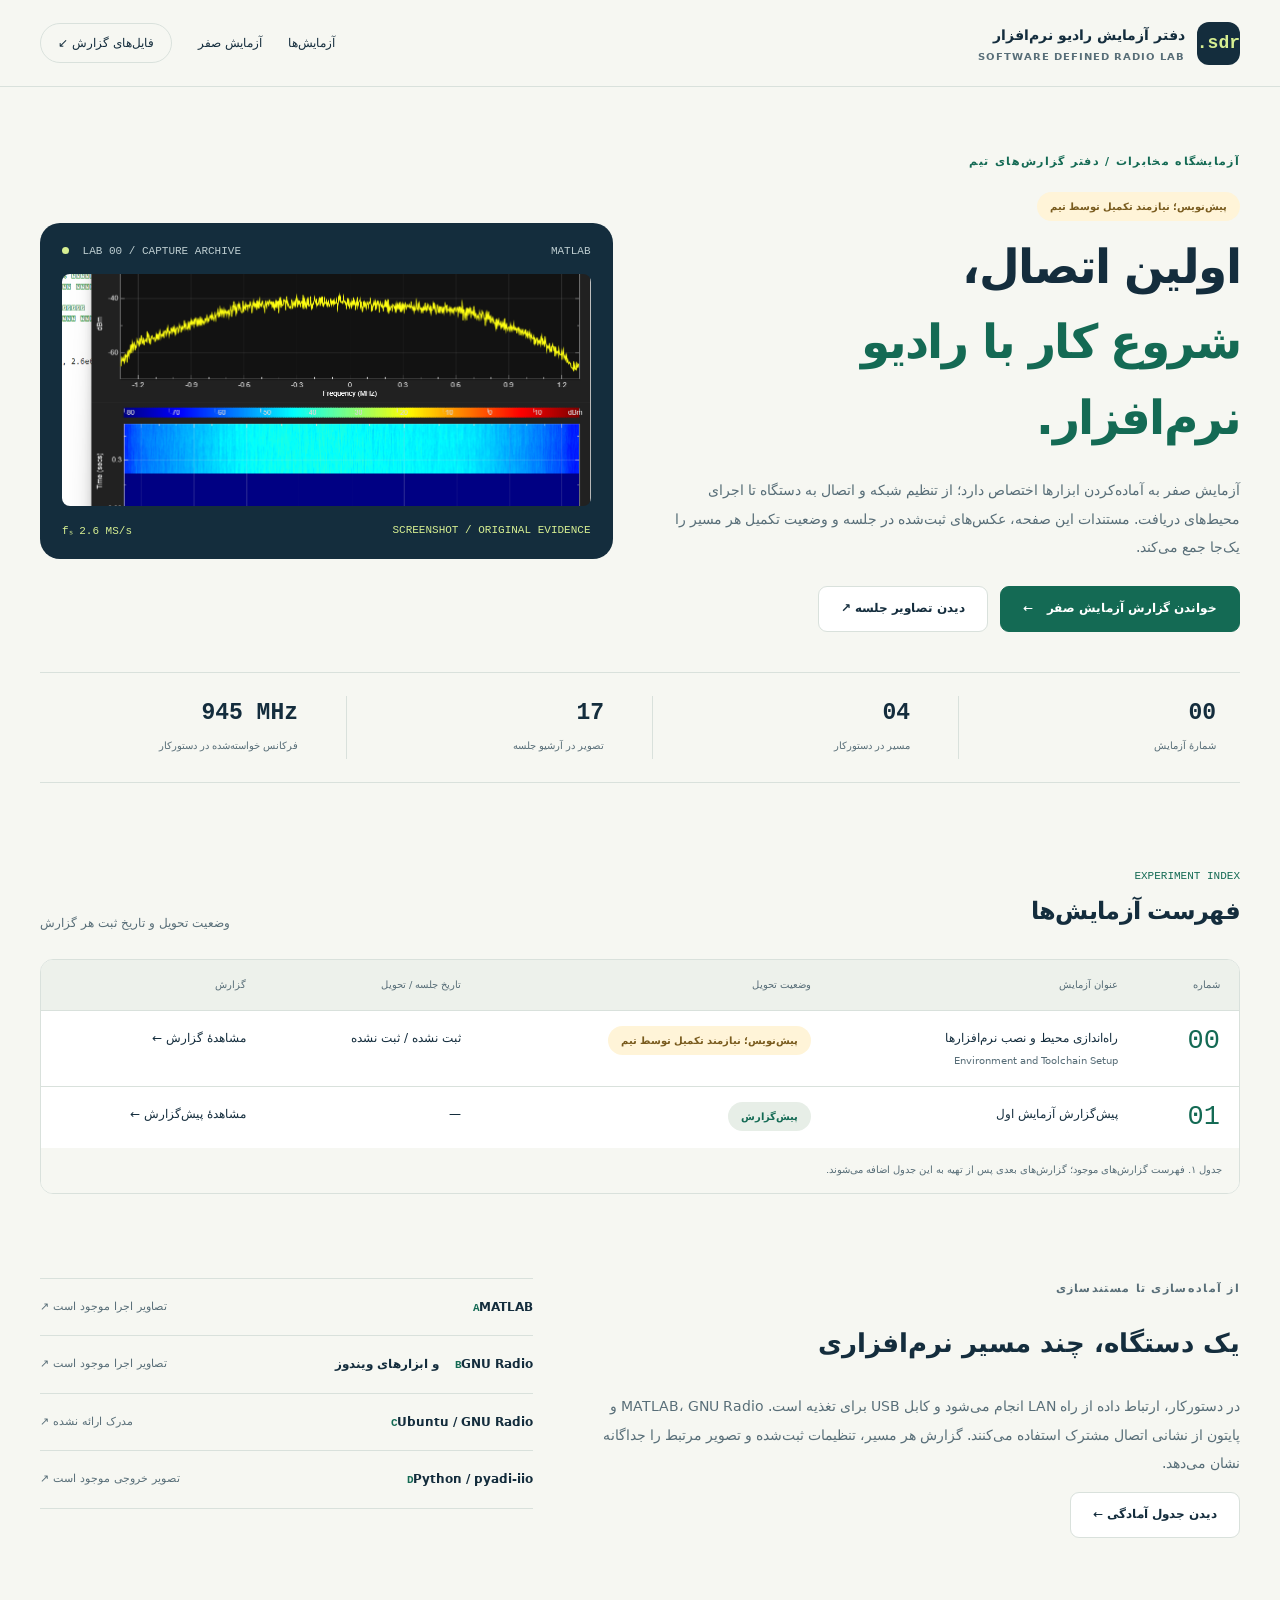
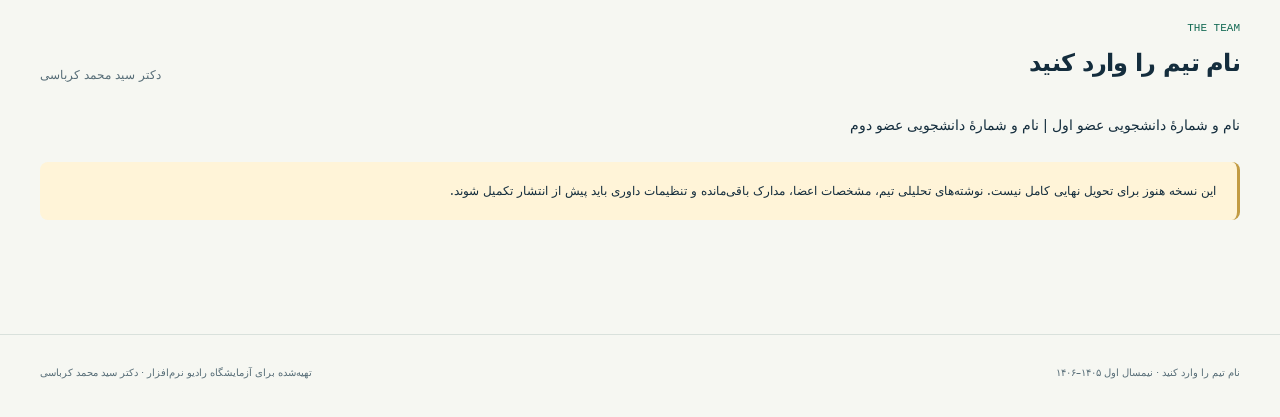
==== index.html @ 19fc2eb2 "Add Lab1 prelab to the experiment index" ====
<!doctype html>
<html lang="fa" dir="rtl"><head><meta charset="utf-8"><meta name="viewport" content="width=device-width,initial-scale=1"><meta name="description" content="گزارش آزمایش صفر آزمایشگاه رادیو نرم‌افزار؛ راه‌اندازی محیط، مدارک اجرای نرم‌افزارها و فایل‌های گزارش."><meta name="theme-color" content="#142d3d"><title>دفتر آزمایش رادیو نرم‌افزار | آزمایش صفر</title><link rel="stylesheet" href="assets/css/site.css"><link rel="icon" href="assets/favicon.svg" type="image/svg+xml">
<script defer src="assets/js/config.js"></script><script defer src="assets/js/site.js"></script>

</head><body><a class="skip" href="#main">رفتن به محتوای اصلی</a><header class="topbar"><div class="wrap nav"><a class="brand" href="index.html"><span class="brand-mark">sdr.</span><span>دفتر آزمایش رادیو نرم‌افزار<small dir="ltr">SOFTWARE DEFINED RADIO LAB</small></span></a><nav class="nav-links" aria-label="پیمایش اصلی"><a href="index.html#experiments">آزمایش‌ها</a><a href="reports/lab00/">آزمایش صفر</a><a href="reports/lab00/#downloads">فایل‌های گزارش ↙</a></nav></div></header>
<main id="main"><section class="hero wrap"><div class="hero-grid"><div><p class="eyebrow">آزمایشگاه مخابرات / دفتر گزارش‌های تیم</p><span class="pill pending">پیش‌نویس؛ نیازمند تکمیل توسط تیم</span><h1>اولین اتصال،<br><span>شروع کار با رادیو نرم‌افزار.</span></h1><p class="lead">آزمایش صفر به آماده‌کردن ابزارها اختصاص دارد؛ از تنظیم شبکه و اتصال به دستگاه تا اجرای محیط‌های دریافت. مستندات این صفحه، عکس‌های ثبت‌شده در جلسه و وضعیت تکمیل هر مسیر را یک‌جا جمع می‌کند.</p><div class="actions"><a class="btn primary" href="reports/lab00/">خواندن گزارش آزمایش صفر <span>←</span></a><a class="btn" href="reports/lab00/#gallery">دیدن تصاویر جلسه ↗</a></div></div><div class="hero-art"><div class="instrument-heading"><span><i class="dot"></i> LAB 00 / CAPTURE ARCHIVE</span><span>MATLAB</span></div><a href="reports/lab00/#matlab" aria-label="مشاهدهٔ تصویر MATLAB در گزارش"><img src="assets/images/MATLAB2.png" alt="تصویر واقعی Spectrum Analyzer در MATLAB از فایل‌های جلسه" width="1061" height="657"></a><div class="instrument-footer"><span>fₛ 2.6 MS/s</span><span>SCREENSHOT / ORIGINAL EVIDENCE</span></div></div></div><div class="facts"><div class="fact"><b>00</b><span>شمارهٔ آزمایش</span></div><div class="fact"><b>04</b><span>مسیر در دستورکار</span></div><div class="fact"><b>17</b><span>تصویر در آرشیو جلسه</span></div><div class="fact"><b>945 MHz</b><span>فرکانس خواسته‌شده در دستورکار</span></div></div></section>
<section class="section wrap" id="experiments"><div class="section-head"><div><div class="section-label">EXPERIMENT INDEX</div><h2>فهرست آزمایش‌ها</h2></div><p>وضعیت تحویل و تاریخ ثبت هر گزارش</p></div><div class="table-box"><table><thead><tr><th scope="col">شماره</th><th scope="col">عنوان آزمایش</th><th scope="col">وضعیت تحویل</th><th scope="col">تاریخ جلسه / تحویل</th><th scope="col">گزارش</th></tr></thead><tbody><tr><td><span class="lab-number">00</span></td><td>راه‌اندازی محیط و نصب نرم‌افزارها<small>Environment and Toolchain Setup</small></td><td><span class="pill pending">پیش‌نویس؛ نیازمند تکمیل توسط تیم</span></td><td>ثبت نشده / ثبت نشده</td><td><a href="reports/lab00/">مشاهدهٔ گزارش ←</a></td></tr><tr><td><span class="lab-number">01</span></td><td>پیش‌گزارش آزمایش اول</td><td><span class="pill">پیش‌گزارش</span></td><td>—</td><td><a href="reports/lab01-prelab/">مشاهدهٔ پیش‌گزارش ←</a></td></tr></tbody><caption>جدول ۱. فهرست گزارش‌های موجود؛ گزارش‌های بعدی پس از تهیه به این جدول اضافه می‌شوند.</caption></table></div></section><section class="section wrap overview"><div><p class="eyebrow">از آماده‌سازی تا مستندسازی</p><h2>یک دستگاه، چند مسیر نرم‌افزاری</h2><p>در دستورکار، ارتباط داده از راه LAN انجام می‌شود و کابل USB برای تغذیه است. MATLAB، GNU Radio و پایتون از نشانی اتصال مشترک استفاده می‌کنند. گزارش هر مسیر، تنظیمات ثبت‌شده و تصویر مرتبط را جداگانه نشان می‌دهد.</p><a class="btn" href="reports/lab00/#readiness">دیدن جدول آمادگی ←</a></div><div class="route-list"><a class="route" href="reports/lab00/#matlab"><b><span class="mini-id">A</span>MATLAB</b><span>تصاویر اجرا موجود است ↗</span></a><a class="route" href="reports/lab00/#windows"><b><span class="mini-id">B</span>GNU Radio و ابزارهای ویندوز</b><span>تصاویر اجرا موجود است ↗</span></a><a class="route" href="reports/lab00/#ubuntu"><b><span class="mini-id">C</span>Ubuntu / GNU Radio</b><span>مدرک ارائه نشده ↗</span></a><a class="route" href="reports/lab00/#python"><b><span class="mini-id">D</span>Python / pyadi-iio</b><span>تصویر خروجی موجود است ↗</span></a></div></section><section class="wrap section" id="team"><div class="section-head"><div><div class="section-label">THE TEAM</div><h2>نام تیم را وارد کنید</h2></div><p>دکتر سید محمد کرباسی</p></div><p>نام و شمارهٔ دانشجویی عضو اول | نام و شمارهٔ دانشجویی عضو دوم</p><div class="note"><p>این نسخه هنوز برای تحویل نهایی کامل نیست. نوشته‌های تحلیلی تیم، مشخصات اعضا، مدارک باقی‌مانده و تنظیمات داوری باید پیش از انتشار تکمیل شوند.</p></div></section></main>
<footer class="footer"><div class="wrap"><span>نام تیم را وارد کنید · نیمسال اول ۱۴۰۵–۱۴۰۶</span><span>تهیه‌شده برای آزمایشگاه رادیو نرم‌افزار · دکتر سید محمد کرباسی</span></div></footer>
<dialog class="lightbox" id="image-dialog" aria-labelledby="dialog-title"><div class="dialog-top"><b id="dialog-title">تصویر آزمایش</b><div><button type="button" data-zoom>اندازهٔ اصلی</button> <button type="button" data-close aria-label="بستن تصویر">بستن ×</button></div></div><p class="dialog-help">برای خواندن جزئیات، اندازهٔ اصلی را انتخاب کنید. با کلید Escape می‌توانید این پنجره را ببندید.</p><div class="zoom-area"><img alt="" src="assets/images/MATLAB2.png"></div></dialog>
</body></html>
---- assets/css/site.css ----
@font-face{font-family:Lab;src:url('../fonts/DejaVuSans.ttf') format('truetype');font-weight:400;font-display:swap}
@font-face{font-family:Lab;src:url('../fonts/DejaVuSans-Bold.ttf') format('truetype');font-weight:700;font-display:swap}
:root{--ink:#142d3d;--muted:#586e78;--paper:#f6f7f2;--white:#fff;--line:#d9e1dc;--green:#146a54;--lime:#d7ef92;--warm:#fff4d8;--radius:20px}
*{box-sizing:border-box}html{scroll-behavior:smooth;scroll-padding-top:105px}body{margin:0;background:var(--paper);color:var(--ink);font-family:Lab,Tahoma,sans-serif;font-size:14px;line-height:2.05}a{color:inherit;text-decoration:none}a:hover{text-decoration:underline;text-underline-offset:5px}button,input{font:inherit}button,a,input{touch-action:manipulation}button{cursor:pointer}a:focus-visible,button:focus-visible,input:focus-visible{outline:3px solid #237bcd;outline-offset:5px}.skip{position:fixed;top:-100px;right:20px;z-index:100;background:white;padding:10px}.skip:focus{top:10px}.wrap{width:min(1200px,calc(100% - 64px));margin-inline:auto}.topbar{background:rgba(246,247,242,.97);border-bottom:1px solid var(--line);position:sticky;top:0;z-index:10}.nav{min-height:86px;display:flex;align-items:center;justify-content:space-between;gap:24px}.brand{display:flex;align-items:center;gap:12px;font-weight:bold}.brand small{display:block;color:var(--muted);font-size:10px;letter-spacing:1px;line-height:1.6}.brand-mark{display:grid;place-items:center;background:var(--ink);color:var(--lime);width:43px;height:43px;border-radius:12px;font-family:monospace;font-size:18px}.nav-links{display:flex;gap:26px;font-size:12px;align-items:center}.nav-links a:last-child{border:1px solid var(--line);border-radius:30px;padding:7px 17px}.eyebrow{color:var(--green);font-size:11px;font-weight:bold;letter-spacing:1.3px;margin:0 0 17px}.hero{padding:64px 0 45px}.hero-grid{display:grid;grid-template-columns:1fr 1fr;gap:55px;align-items:center}.hero h1{font-size:clamp(29px,3.7vw,49px);line-height:1.6;letter-spacing:-1.6px;margin:8px 0 20px}.hero h1 span{color:var(--green)}.lead{color:var(--muted);font-size:14px;max-width:650px}.hero-art{background:var(--ink);border-radius:var(--radius);padding:22px;color:white;position:relative;overflow:hidden}.instrument-heading{display:flex;justify-content:space-between;align-items:center;direction:ltr;font:11px monospace;color:#bdcdd0;margin-bottom:17px}.dot{width:7px;height:7px;background:var(--lime);border-radius:50%;display:inline-block;margin-right:7px}.hero-art img{display:block;width:100%;height:232px;object-fit:cover;object-position:center;border-radius:8px}.instrument-footer{display:flex;justify-content:space-between;gap:12px;margin-top:18px;direction:ltr;font:11px monospace;color:var(--lime)}.pill{display:inline-block;border-radius:30px;padding:5px 13px;background:#e7eee7;color:var(--green);font-size:10px;font-weight:bold;line-height:1.9}.pill.pending{background:var(--warm);color:#795b1e}.actions{display:flex;gap:12px;flex-wrap:wrap;margin-top:24px}.btn{display:inline-flex;align-items:center;justify-content:center;gap:14px;padding:11px 22px;border-radius:9px;border:1px solid var(--line);background:var(--white);font-size:12px;font-weight:bold;line-height:1.8}.btn.primary{color:white;background:var(--green);border-color:var(--green)}.btn:hover{text-decoration:none;filter:brightness(.95)}.facts{display:grid;grid-template-columns:repeat(4,1fr);border-block:1px solid var(--line);margin-top:40px;padding:23px 0;gap:24px}.fact{border-left:1px solid var(--line);padding-inline:24px}.fact:last-child{border:0}.fact b{display:block;font-family:monospace;font-size:23px;line-height:1.5;direction:ltr;text-align:right}.fact span{font-size:10px;color:var(--muted)}.section{padding-block:42px}.section-head{display:flex;align-items:end;justify-content:space-between;gap:24px;margin-bottom:23px}.section-head h2{margin:0;font-size:24px;letter-spacing:-.7px}.section-head p{margin:0;color:var(--muted);font-size:12px}.section-label{font:11px monospace;color:var(--green);direction:ltr;text-align:right;margin-bottom:5px}.table-box{overflow-x:auto;border:1px solid var(--line);border-radius:13px;background:white}table{border-collapse:collapse;width:100%;min-width:550px;text-align:right;font-size:12px}th{background:#edf1eb;font-size:10px;color:var(--muted);font-weight:400}th,td{padding:15px 19px;border-bottom:1px solid var(--line);vertical-align:top}tr:last-child td{border-bottom:0}td small{display:block;color:var(--muted);font-size:10px}caption{text-align:right;caption-side:bottom;color:var(--muted);font-size:10px;padding:12px 17px;background:var(--paper)}.lab-number{font:27px monospace;color:var(--green)}.overview{display:grid;grid-template-columns:1.3fr 1fr;gap:65px;align-items:start}.overview h2{font-size:26px;margin-top:0}.overview p{color:var(--muted)}.route-list{border-top:1px solid var(--line)}.route{display:flex;align-items:center;justify-content:space-between;gap:15px;padding:16px 0;border-bottom:1px solid var(--line)}.route b{font-size:12px}.route span{font-size:11px;color:var(--muted)}.mini-id{font-family:monospace;color:var(--green)!important;margin-left:12px}.note{background:var(--warm);border-inline-start:3px solid #c29b43;padding:17px 21px;border-radius:8px;font-size:12px;margin-block:22px}.note p{margin:0}.note.neutral{background:#edf1eb;border-color:var(--green)}.footer{margin-top:50px;padding:28px 0;border-top:1px solid var(--line);color:var(--muted);font-size:10px}.footer .wrap{display:flex;justify-content:space-between;gap:20px}.page-heading{padding:45px 0 30px;border-bottom:1px solid var(--line)}.crumb{font-size:11px;color:var(--muted);margin-bottom:25px}.title-line{display:flex;justify-content:space-between;align-items:center;gap:25px}.title-line h1{font-size:34px;line-height:1.7;margin:0 0 9px;letter-spacing:-1px}.large-id{font:100px/1 monospace;color:#dce4da}.meta{display:flex;flex-wrap:wrap;gap:10px 26px;color:var(--muted);font-size:11px}.report-layout{display:grid;grid-template-columns:210px minmax(0,1fr);gap:48px;align-items:start;padding-top:35px}.toc{position:sticky;top:115px;border-right:2px solid var(--line);padding-right:18px;font-size:11px}.toc p{font-weight:bold;font-size:10px;color:var(--muted);margin-top:0}.toc a{display:block;padding:6px 0;color:var(--muted)}.toc a.active{color:var(--green);font-weight:bold}.report-section{padding:12px 0 35px;border-bottom:1px solid var(--line);margin-bottom:26px;scroll-margin-top:105px}.report-section h2{font-size:23px;letter-spacing:-.6px;line-height:1.8;margin:0 0 18px}.report-section h3{font-size:15px;margin:28px 0 12px}.report-section p{margin:12px 0}.section-index{font:11px monospace;display:block;color:var(--green);margin-bottom:8px}.text-muted{color:var(--muted)}.small{font-size:11px}.technical,code{font-family:monospace;direction:ltr;unicode-bidi:isolate;font-size:1em}code{background:#e9eee8;padding:3px 6px;border-radius:4px;overflow-wrap:anywhere}pre{direction:ltr;text-align:left;background:var(--ink);color:#e4f0da;border-radius:12px;padding:20px;line-height:1.9;font-size:12px;white-space:pre-wrap;overflow-wrap:anywhere}.report-figure{margin:25px 0;background:white;border:1px solid var(--line);border-radius:12px;overflow:hidden}.figure-button{background:#e5eae5;display:block;border:0;width:100%;padding:12px;position:relative}.figure-button img{display:block;width:100%;height:auto;max-height:430px;object-fit:contain}.zoom-hint{position:absolute;bottom:18px;left:18px;padding:4px 10px;background:#fff;border-radius:5px;font-size:9px;box-shadow:0 2px 10px #0002}.report-figure figcaption{padding:13px 18px;font-size:11px;color:var(--muted)}.report-figure figcaption b{color:var(--ink)}.blank{border:1px dashed #a9b8aa;border-radius:10px;padding:23px;background:#eff3ec}.blank p{color:var(--muted);font-size:12px;margin-bottom:0}.blank b{font-size:13px}.student-text{white-space:pre-wrap}.files{display:grid;grid-template-columns:repeat(2,minmax(0,1fr));gap:12px}.file{border:1px solid var(--line);border-radius:9px;background:white;padding:16px;display:block}.file b{display:block;font-size:12px}.file small{color:var(--muted);font-size:10px}.file:hover{border-color:var(--green)}.gallery-tools{display:flex;justify-content:space-between;gap:15px;align-items:center;flex-wrap:wrap;margin-bottom:20px}.filters{display:flex;gap:6px;flex-wrap:wrap}.filter{background:white;border:1px solid var(--line);border-radius:30px;padding:5px 12px;font-size:10px}.filter[aria-pressed=true]{background:var(--ink);border-color:var(--ink);color:white}.gallery{display:grid;grid-template-columns:1fr 1fr;gap:16px}.gallery .report-figure{margin:0}.gallery .figure-button img{height:180px;object-fit:contain}.gallery figcaption{font-size:10px}.source-list{padding-right:22px}.source-list li{margin-block:12px}.source-list a{color:var(--green)}.equation{background:white;border:1px solid var(--line);border-radius:10px;padding:17px;overflow:auto;direction:ltr;text-align:center;margin-top:18px}.check-list{list-style:none;padding:0}.check-list li{padding:8px 0;border-bottom:1px solid var(--line);display:flex;gap:12px}.check-list span{color:var(--green)}.lightbox{width:min(1400px,96vw);max-width:96vw;max-height:95vh;padding:18px;background:#101f2a;color:white;border:0;border-radius:15px}.lightbox::backdrop{background:#08151cdd}.dialog-top{display:flex;justify-content:space-between;align-items:center;gap:10px;margin-bottom:12px;font-size:12px}.dialog-top button{border:1px solid #60737b;background:transparent;color:white;border-radius:6px;padding:4px 12px}.lightbox img{display:block;width:100%;max-height:70vh;object-fit:contain;transform-origin:top right}.zoom-area{overflow:auto;max-height:76vh}.zoom-area.zoomed img{width:auto;max-width:none;max-height:none}.dialog-help{font-size:10px;color:#c4d5d6;margin:0 0 10px}.comment-status{padding:20px;border:1px dashed var(--line);border-radius:9px;background:white;color:var(--muted);font-size:12px}noscript p{background:var(--warm);padding:15px}.print-button{border:0;background:none;color:var(--green);font-size:11px;padding:0}.top-link{font-size:11px;color:var(--green);display:block;margin-top:25px}
@media(min-width:1450px){body{font-size:15px}}@media(max-width:1000px){.hero-grid{gap:25px}.hero h1{font-size:34px}.report-layout{grid-template-columns:170px minmax(0,1fr);gap:25px}.hero-art img{height:215px}.overview{gap:30px}.wrap{width:calc(100% - 44px)}}
@media(max-width:720px){body{font-size:13px}.wrap{width:calc(100% - 32px)}.nav{min-height:76px;gap:10px;flex-wrap:wrap;padding:12px 0}.brand{font-size:12px}.brand small{font-size:8px}.nav-links{gap:18px;font-size:10px;width:100%;justify-content:space-between}.nav-links a:last-child{padding:2px 12px}.hero{padding-top:30px}.hero-grid,.overview{grid-template-columns:1fr;gap:28px}.hero h1{font-size:32px;letter-spacing:-1px}.hero-art img{height:auto}.facts{grid-template-columns:repeat(2,1fr);gap:20px}.fact{padding-inline:12px}.fact:nth-child(2){border:0}.fact b{font-size:23px}.section{padding-block:28px}.section-head{align-items:start;flex-direction:column;gap:5px}.section-head h2{font-size:22px}.page-heading{padding-top:25px}.title-line h1{font-size:25px}.large-id{font-size:64px}.report-layout{display:block;padding-top:20px}.toc{position:static;display:flex;gap:12px;overflow:auto;border:0;border-bottom:1px solid var(--line);padding:0 0 14px;margin-bottom:25px;white-space:nowrap}.toc p{display:none}.toc a{padding:0}.report-section h2{font-size:21px}.gallery{grid-template-columns:1fr}.files{grid-template-columns:1fr}.footer .wrap{flex-direction:column;gap:3px}.lead{font-size:13px}.meta{gap:6px 15px}.lightbox{padding:10px}.dialog-top{flex-wrap:wrap}}
@media(prefers-reduced-motion:reduce){html{scroll-behavior:auto}}@media print{.topbar,.toc,.actions,.gallery-tools,.print-button,#comments,.zoom-hint,.top-link{display:none!important}body{background:white;font-size:10pt}.wrap{width:100%}.report-layout{display:block}.hero-art{color:#000}.page-heading{padding-top:0}.large-id{font-size:50px}.report-section{break-inside:auto}.report-figure,.table-box{break-inside:avoid}.note{background:white;border:1px solid #bbb}.gallery{display:block}.gallery .report-figure{margin-bottom:15px}.footer{margin-top:10px}.lightbox{display:none}a{text-decoration:none!important}}
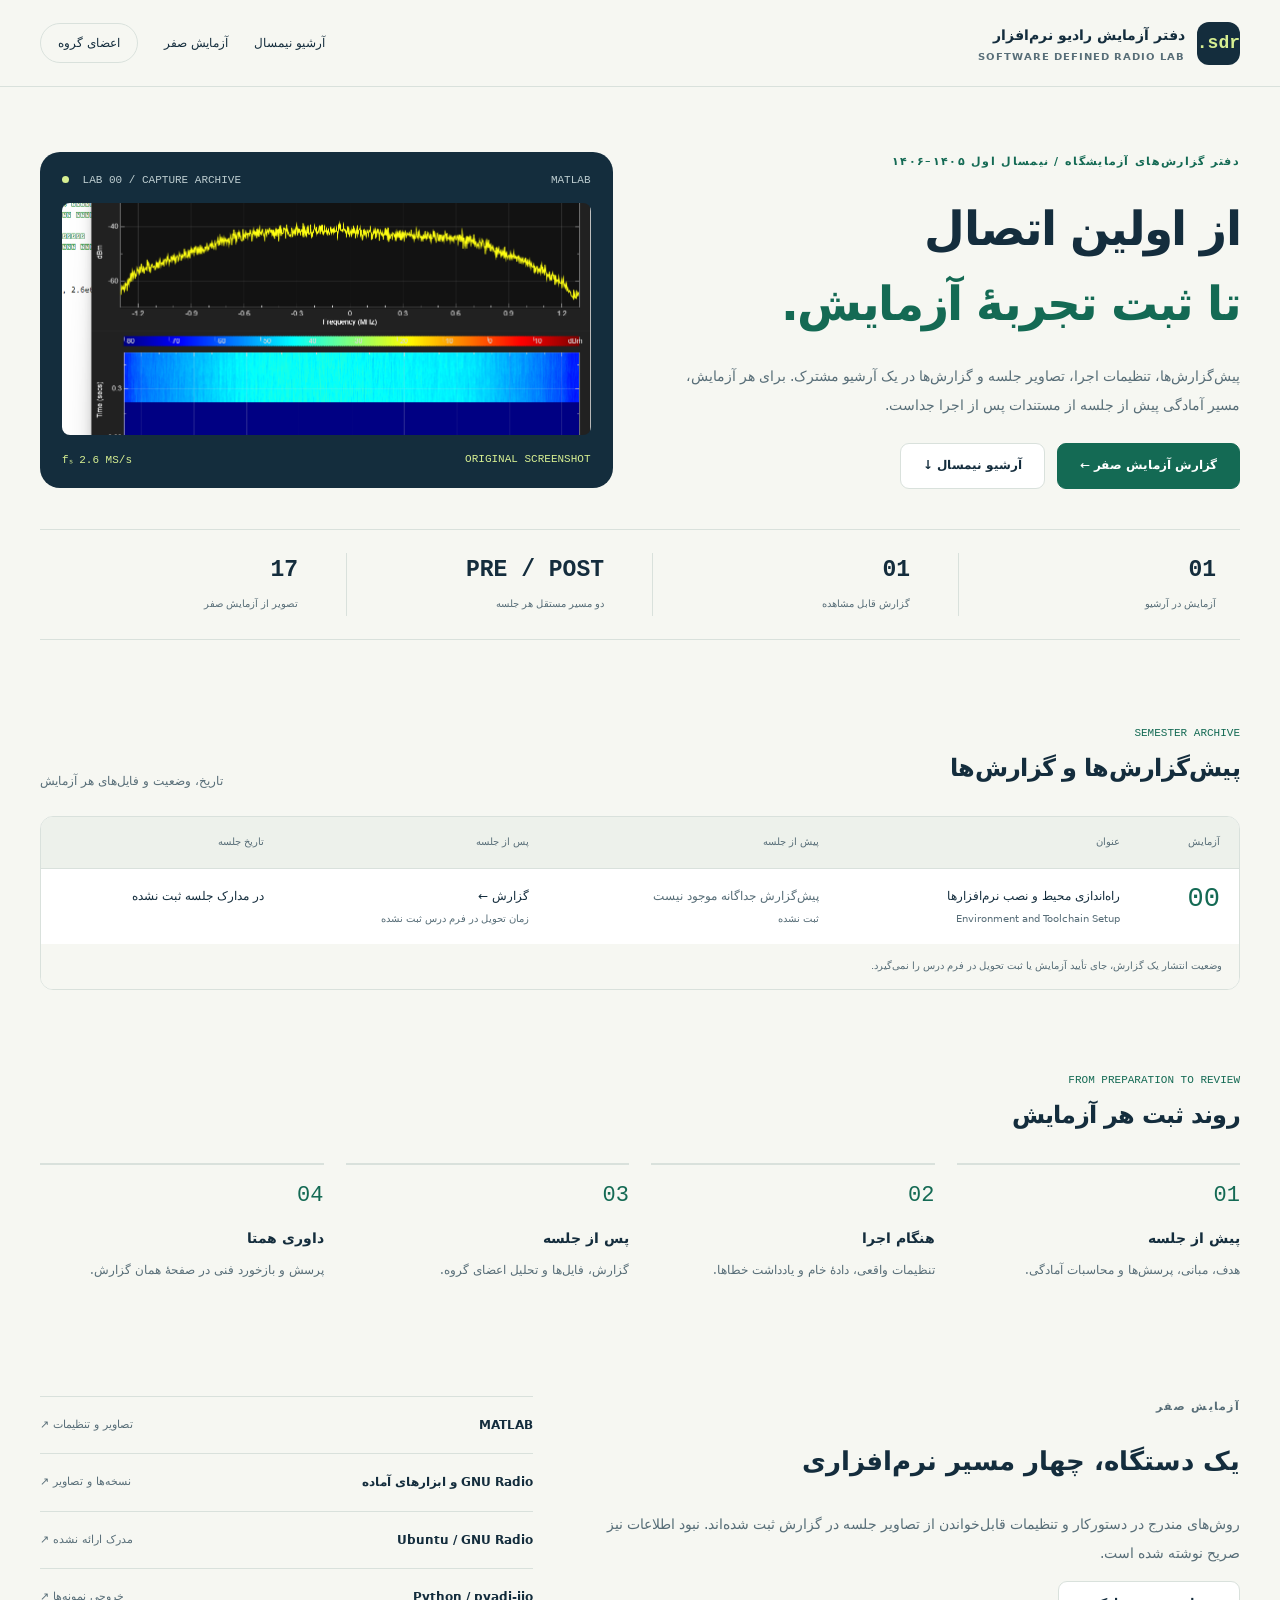
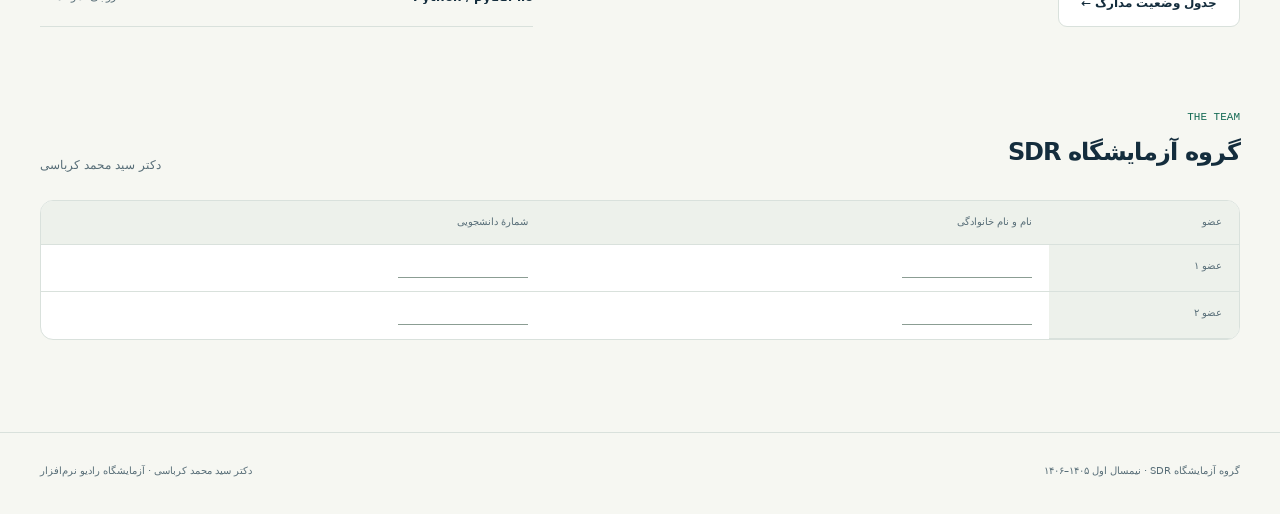
==== commit f4c2925f: "updata site" ====
--- a/index.html
+++ b/index.html
@@ -1,10 +1 @@
-<!doctype html>
-<html lang="fa" dir="rtl"><head><meta charset="utf-8"><meta name="viewport" content="width=device-width,initial-scale=1"><meta name="description" content="گزارش آزمایش صفر آزمایشگاه رادیو نرم‌افزار؛ راه‌اندازی محیط، مدارک اجرای نرم‌افزارها و فایل‌های گزارش."><meta name="theme-color" content="#142d3d"><title>دفتر آزمایش رادیو نرم‌افزار | آزمایش صفر</title><link rel="stylesheet" href="assets/css/site.css"><link rel="icon" href="assets/favicon.svg" type="image/svg+xml">
-<script defer src="assets/js/config.js"></script><script defer src="assets/js/site.js"></script>
-
-</head><body><a class="skip" href="#main">رفتن به محتوای اصلی</a><header class="topbar"><div class="wrap nav"><a class="brand" href="index.html"><span class="brand-mark">sdr.</span><span>دفتر آزمایش رادیو نرم‌افزار<small dir="ltr">SOFTWARE DEFINED RADIO LAB</small></span></a><nav class="nav-links" aria-label="پیمایش اصلی"><a href="index.html#experiments">آزمایش‌ها</a><a href="reports/lab00/">آزمایش صفر</a><a href="reports/lab00/#downloads">فایل‌های گزارش ↙</a></nav></div></header>
-<main id="main"><section class="hero wrap"><div class="hero-grid"><div><p class="eyebrow">آزمایشگاه مخابرات / دفتر گزارش‌های تیم</p><span class="pill pending">پیش‌نویس؛ نیازمند تکمیل توسط تیم</span><h1>اولین اتصال،<br><span>شروع کار با رادیو نرم‌افزار.</span></h1><p class="lead">آزمایش صفر به آماده‌کردن ابزارها اختصاص دارد؛ از تنظیم شبکه و اتصال به دستگاه تا اجرای محیط‌های دریافت. مستندات این صفحه، عکس‌های ثبت‌شده در جلسه و وضعیت تکمیل هر مسیر را یک‌جا جمع می‌کند.</p><div class="actions"><a class="btn primary" href="reports/lab00/">خواندن گزارش آزمایش صفر <span>←</span></a><a class="btn" href="reports/lab00/#gallery">دیدن تصاویر جلسه ↗</a></div></div><div class="hero-art"><div class="instrument-heading"><span><i class="dot"></i> LAB 00 / CAPTURE ARCHIVE</span><span>MATLAB</span></div><a href="reports/lab00/#matlab" aria-label="مشاهدهٔ تصویر MATLAB در گزارش"><img src="assets/images/MATLAB2.png" alt="تصویر واقعی Spectrum Analyzer در MATLAB از فایل‌های جلسه" width="1061" height="657"></a><div class="instrument-footer"><span>fₛ 2.6 MS/s</span><span>SCREENSHOT / ORIGINAL EVIDENCE</span></div></div></div><div class="facts"><div class="fact"><b>00</b><span>شمارهٔ آزمایش</span></div><div class="fact"><b>04</b><span>مسیر در دستورکار</span></div><div class="fact"><b>17</b><span>تصویر در آرشیو جلسه</span></div><div class="fact"><b>945 MHz</b><span>فرکانس خواسته‌شده در دستورکار</span></div></div></section>
-<section class="section wrap" id="experiments"><div class="section-head"><div><div class="section-label">EXPERIMENT INDEX</div><h2>فهرست آزمایش‌ها</h2></div><p>وضعیت تحویل و تاریخ ثبت هر گزارش</p></div><div class="table-box"><table><thead><tr><th scope="col">شماره</th><th scope="col">عنوان آزمایش</th><th scope="col">وضعیت تحویل</th><th scope="col">تاریخ جلسه / تحویل</th><th scope="col">گزارش</th></tr></thead><tbody><tr><td><span class="lab-number">00</span></td><td>راه‌اندازی محیط و نصب نرم‌افزارها<small>Environment and Toolchain Setup</small></td><td><span class="pill pending">پیش‌نویس؛ نیازمند تکمیل توسط تیم</span></td><td>ثبت نشده / ثبت نشده</td><td><a href="reports/lab00/">مشاهدهٔ گزارش ←</a></td></tr><tr><td><span class="lab-number">01</span></td><td>پیش‌گزارش آزمایش اول</td><td><span class="pill">پیش‌گزارش</span></td><td>—</td><td><a href="reports/lab01-prelab/">مشاهدهٔ پیش‌گزارش ←</a></td></tr></tbody><caption>جدول ۱. فهرست گزارش‌های موجود؛ گزارش‌های بعدی پس از تهیه به این جدول اضافه می‌شوند.</caption></table></div></section><section class="section wrap overview"><div><p class="eyebrow">از آماده‌سازی تا مستندسازی</p><h2>یک دستگاه، چند مسیر نرم‌افزاری</h2><p>در دستورکار، ارتباط داده از راه LAN انجام می‌شود و کابل USB برای تغذیه است. MATLAB، GNU Radio و پایتون از نشانی اتصال مشترک استفاده می‌کنند. گزارش هر مسیر، تنظیمات ثبت‌شده و تصویر مرتبط را جداگانه نشان می‌دهد.</p><a class="btn" href="reports/lab00/#readiness">دیدن جدول آمادگی ←</a></div><div class="route-list"><a class="route" href="reports/lab00/#matlab"><b><span class="mini-id">A</span>MATLAB</b><span>تصاویر اجرا موجود است ↗</span></a><a class="route" href="reports/lab00/#windows"><b><span class="mini-id">B</span>GNU Radio و ابزارهای ویندوز</b><span>تصاویر اجرا موجود است ↗</span></a><a class="route" href="reports/lab00/#ubuntu"><b><span class="mini-id">C</span>Ubuntu / GNU Radio</b><span>مدرک ارائه نشده ↗</span></a><a class="route" href="reports/lab00/#python"><b><span class="mini-id">D</span>Python / pyadi-iio</b><span>تصویر خروجی موجود است ↗</span></a></div></section><section class="wrap section" id="team"><div class="section-head"><div><div class="section-label">THE TEAM</div><h2>نام تیم را وارد کنید</h2></div><p>دکتر سید محمد کرباسی</p></div><p>نام و شمارهٔ دانشجویی عضو اول | نام و شمارهٔ دانشجویی عضو دوم</p><div class="note"><p>این نسخه هنوز برای تحویل نهایی کامل نیست. نوشته‌های تحلیلی تیم، مشخصات اعضا، مدارک باقی‌مانده و تنظیمات داوری باید پیش از انتشار تکمیل شوند.</p></div></section></main>
-<footer class="footer"><div class="wrap"><span>نام تیم را وارد کنید · نیمسال اول ۱۴۰۵–۱۴۰۶</span><span>تهیه‌شده برای آزمایشگاه رادیو نرم‌افزار · دکتر سید محمد کرباسی</span></div></footer>
-<dialog class="lightbox" id="image-dialog" aria-labelledby="dialog-title"><div class="dialog-top"><b id="dialog-title">تصویر آزمایش</b><div><button type="button" data-zoom>اندازهٔ اصلی</button> <button type="button" data-close aria-label="بستن تصویر">بستن ×</button></div></div><p class="dialog-help">برای خواندن جزئیات، اندازهٔ اصلی را انتخاب کنید. با کلید Escape می‌توانید این پنجره را ببندید.</p><div class="zoom-area"><img alt="" src="assets/images/MATLAB2.png"></div></dialog>
-</body></html>+<!doctype html><html lang="fa" dir="rtl"><head><meta charset="utf-8"><meta name="viewport" content="width=device-width,initial-scale=1"><meta name="description" content="آرشیو پیش‌گزارش‌ها، گزارش‌ها و مدارک آزمایشگاه رادیو نرم‌افزار"><meta name="theme-color" content="#142d3d"><title>دفتر آزمایش رادیو نرم‌افزار | آرشیو نیمسال</title><link rel="stylesheet" href="assets/css/site.css"><link rel="icon" href="assets/favicon.svg" type="image/svg+xml"><script defer src="assets/js/config.js"></script><script defer src="assets/js/site.js"></script></head><body data-comment-term=""><a class="skip" href="#main">رفتن به محتوا</a><header class="topbar"><div class="wrap nav"><a class="brand" href="index.html"><span class="brand-mark">sdr.</span><span>دفتر آزمایش رادیو نرم‌افزار<small dir="ltr">SOFTWARE DEFINED RADIO LAB</small></span></a><nav class="nav-links" aria-label="پیمایش اصلی"><a href="index.html#experiments">آرشیو نیمسال</a><a href="experiments/lab00/post/">آزمایش صفر</a><a href="index.html#team">اعضای گروه</a></nav></div></header><main id="main"><section class="hero wrap"><div class="hero-grid"><div><p class="eyebrow">دفتر گزارش‌های آزمایشگاه / نیمسال اول ۱۴۰۵–۱۴۰۶</p><h1>از اولین اتصال<br><span>تا ثبت تجربهٔ آزمایش.</span></h1><p class="lead">پیش‌گزارش‌ها، تنظیمات اجرا، تصاویر جلسه و گزارش‌ها در یک آرشیو مشترک. برای هر آزمایش، مسیر آمادگی پیش از جلسه از مستندات پس از اجرا جداست.</p><div class="actions"><a class="btn primary" href="experiments/lab00/post/">گزارش آزمایش صفر ←</a><a class="btn" href="#experiments">آرشیو نیمسال ↓</a></div></div><div class="hero-art"><div class="instrument-heading"><span><i class="dot"></i> LAB 00 / CAPTURE ARCHIVE</span><span>MATLAB</span></div><a href="experiments/lab00/post/#matlab"><img src="assets/images/MATLAB2.png" alt="تصویر اصلی Spectrum Analyzer از آزمایش صفر" width="1061" height="657"></a><div class="instrument-footer"><span>fₛ 2.6 MS/s</span><span>ORIGINAL SCREENSHOT</span></div></div></div><div class="facts"><div class="fact"><b>01</b><span>آزمایش در آرشیو</span></div><div class="fact"><b>01</b><span>گزارش قابل مشاهده</span></div><div class="fact"><b>PRE / POST</b><span>دو مسیر مستقل هر جلسه</span></div><div class="fact"><b>17</b><span>تصویر از آزمایش صفر</span></div></div></section><section class="wrap section" id="experiments"><div class="section-head"><div><div class="section-label">SEMESTER ARCHIVE</div><h2>پیش‌گزارش‌ها و گزارش‌ها</h2></div><p>تاریخ، وضعیت و فایل‌های هر آزمایش</p></div><div class="table-box"><table><thead><tr><th>آزمایش</th><th>عنوان</th><th>پیش از جلسه</th><th>پس از جلسه</th><th>تاریخ جلسه</th></tr></thead><tbody><tr><td><span class="lab-number">00</span></td><td>راه‌اندازی محیط و نصب نرم‌افزارها<small>Environment and Toolchain Setup</small></td><td><span class="text-muted">پیش‌گزارش جداگانه موجود نیست</span><small>ثبت نشده</small></td><td><a href="experiments/lab00/post/">گزارش ←</a><small>زمان تحویل در فرم درس ثبت نشده</small></td><td>در مدارک جلسه ثبت نشده</td></tr></tbody><caption>وضعیت انتشار یک گزارش، جای تأیید آزمایش یا ثبت تحویل در فرم درس را نمی‌گیرد.</caption></table></div></section><section class="section wrap"><div class="section-head"><div><div class="section-label">FROM PREPARATION TO REVIEW</div><h2>روند ثبت هر آزمایش</h2></div></div><div class="semester-flow"><div><b>01</b><h3>پیش از جلسه</h3><p>هدف، مبانی، پرسش‌ها و محاسبات آمادگی.</p></div><div><b>02</b><h3>هنگام اجرا</h3><p>تنظیمات واقعی، دادهٔ خام و یادداشت خطاها.</p></div><div><b>03</b><h3>پس از جلسه</h3><p>گزارش، فایل‌ها و تحلیل اعضای گروه.</p></div><div><b>04</b><h3>داوری همتا</h3><p>پرسش و بازخورد فنی در صفحهٔ همان گزارش.</p></div></div></section><section class="section wrap overview"><div><p class="eyebrow">آزمایش صفر</p><h2>یک دستگاه، چهار مسیر نرم‌افزاری</h2><p class="text-muted">روش‌های مندرج در دستورکار و تنظیمات قابل‌خواندن از تصاویر جلسه در گزارش ثبت شده‌اند. نبود اطلاعات نیز صریح نوشته شده است.</p><a class="btn" href="experiments/lab00/post/#readiness">جدول وضعیت مدارک ←</a></div><div class="route-list"><a class="route" href="experiments/lab00/post/#matlab"><b>MATLAB</b><span>تصاویر و تنظیمات ↗</span></a><a class="route" href="experiments/lab00/post/#windows"><b>GNU Radio و ابزارهای آماده</b><span>نسخه‌ها و تصاویر ↗</span></a><a class="route" href="experiments/lab00/post/#ubuntu"><b>Ubuntu / GNU Radio</b><span>مدرک ارائه نشده ↗</span></a><a class="route" href="experiments/lab00/post/#python"><b>Python / pyadi-iio</b><span>خروجی نمونه‌ها ↗</span></a></div></section><section class="section wrap" id="team"><div class="section-head"><div><div class="section-label">THE TEAM</div><h2>گروه آزمایشگاه SDR</h2></div><p>دکتر سید محمد کرباسی</p></div><div class="table-box identity-table"><table><thead><tr><th>عضو</th><th>نام و نام خانوادگی</th><th>شمارهٔ دانشجویی</th></tr></thead><tbody><tr><th scope="row">عضو ۱</th><td><span class="identity-blank" aria-label="نام عضو خالی است">&nbsp;</span></td><td><span class="identity-blank" aria-label="شمارهٔ دانشجویی خالی است">&nbsp;</span></td></tr><tr><th scope="row">عضو ۲</th><td><span class="identity-blank" aria-label="نام عضو خالی است">&nbsp;</span></td><td><span class="identity-blank" aria-label="شمارهٔ دانشجویی خالی است">&nbsp;</span></td></tr></tbody></table></div></section></main><footer class="footer"><div class="wrap"><span>گروه آزمایشگاه SDR · نیمسال اول ۱۴۰۵–۱۴۰۶</span><span>دکتر سید محمد کرباسی · آزمایشگاه رادیو نرم‌افزار</span></div></footer><dialog class="lightbox" id="image-dialog" aria-labelledby="dialog-title"><div class="dialog-top"><b id="dialog-title">تصویر آزمایش</b><div><button type="button" data-zoom>اندازهٔ اصلی</button> <button type="button" data-close>بستن ×</button></div></div><p class="dialog-help">برای خواندن جزئیات، اندازهٔ اصلی را انتخاب کنید. کلید Escape پنجره را می‌بندد.</p><div class="zoom-area"><img alt=""></div></dialog></body></html>
--- a/assets/css/site.css
+++ b/assets/css/site.css
@@ -5,3 +5,5 @@
 @media(min-width:1450px){body{font-size:15px}}@media(max-width:1000px){.hero-grid{gap:25px}.hero h1{font-size:34px}.report-layout{grid-template-columns:170px minmax(0,1fr);gap:25px}.hero-art img{height:215px}.overview{gap:30px}.wrap{width:calc(100% - 44px)}}
 @media(max-width:720px){body{font-size:13px}.wrap{width:calc(100% - 32px)}.nav{min-height:76px;gap:10px;flex-wrap:wrap;padding:12px 0}.brand{font-size:12px}.brand small{font-size:8px}.nav-links{gap:18px;font-size:10px;width:100%;justify-content:space-between}.nav-links a:last-child{padding:2px 12px}.hero{padding-top:30px}.hero-grid,.overview{grid-template-columns:1fr;gap:28px}.hero h1{font-size:32px;letter-spacing:-1px}.hero-art img{height:auto}.facts{grid-template-columns:repeat(2,1fr);gap:20px}.fact{padding-inline:12px}.fact:nth-child(2){border:0}.fact b{font-size:23px}.section{padding-block:28px}.section-head{align-items:start;flex-direction:column;gap:5px}.section-head h2{font-size:22px}.page-heading{padding-top:25px}.title-line h1{font-size:25px}.large-id{font-size:64px}.report-layout{display:block;padding-top:20px}.toc{position:static;display:flex;gap:12px;overflow:auto;border:0;border-bottom:1px solid var(--line);padding:0 0 14px;margin-bottom:25px;white-space:nowrap}.toc p{display:none}.toc a{padding:0}.report-section h2{font-size:21px}.gallery{grid-template-columns:1fr}.files{grid-template-columns:1fr}.footer .wrap{flex-direction:column;gap:3px}.lead{font-size:13px}.meta{gap:6px 15px}.lightbox{padding:10px}.dialog-top{flex-wrap:wrap}}
 @media(prefers-reduced-motion:reduce){html{scroll-behavior:auto}}@media print{.topbar,.toc,.actions,.gallery-tools,.print-button,#comments,.zoom-hint,.top-link{display:none!important}body{background:white;font-size:10pt}.wrap{width:100%}.report-layout{display:block}.hero-art{color:#000}.page-heading{padding-top:0}.large-id{font-size:50px}.report-section{break-inside:auto}.report-figure,.table-box{break-inside:avoid}.note{background:white;border:1px solid #bbb}.gallery{display:block}.gallery .report-figure{margin-bottom:15px}.footer{margin-top:10px}.lightbox{display:none}a{text-decoration:none!important}}
+
+.identity-blank{display:inline-block;width:130px;max-width:100%;height:19px;border-bottom:1px solid #8b9d93;vertical-align:middle}.identity-table table{min-width:440px}.identity-table th,.identity-table td{padding:11px 17px}.semester-flow{display:grid;grid-template-columns:repeat(4,1fr);gap:22px}.semester-flow>div{border-top:2px solid var(--line);padding:17px 0}.semester-flow b{font:22px monospace;color:var(--green)}.semester-flow h3{font-size:14px;margin-bottom:5px}.semester-flow p{color:var(--muted);font-size:12px;margin-top:0}@media(max-width:720px){.semester-flow{grid-template-columns:1fr 1fr}.identity-blank{width:90px}.identity-table table{min-width:390px}}
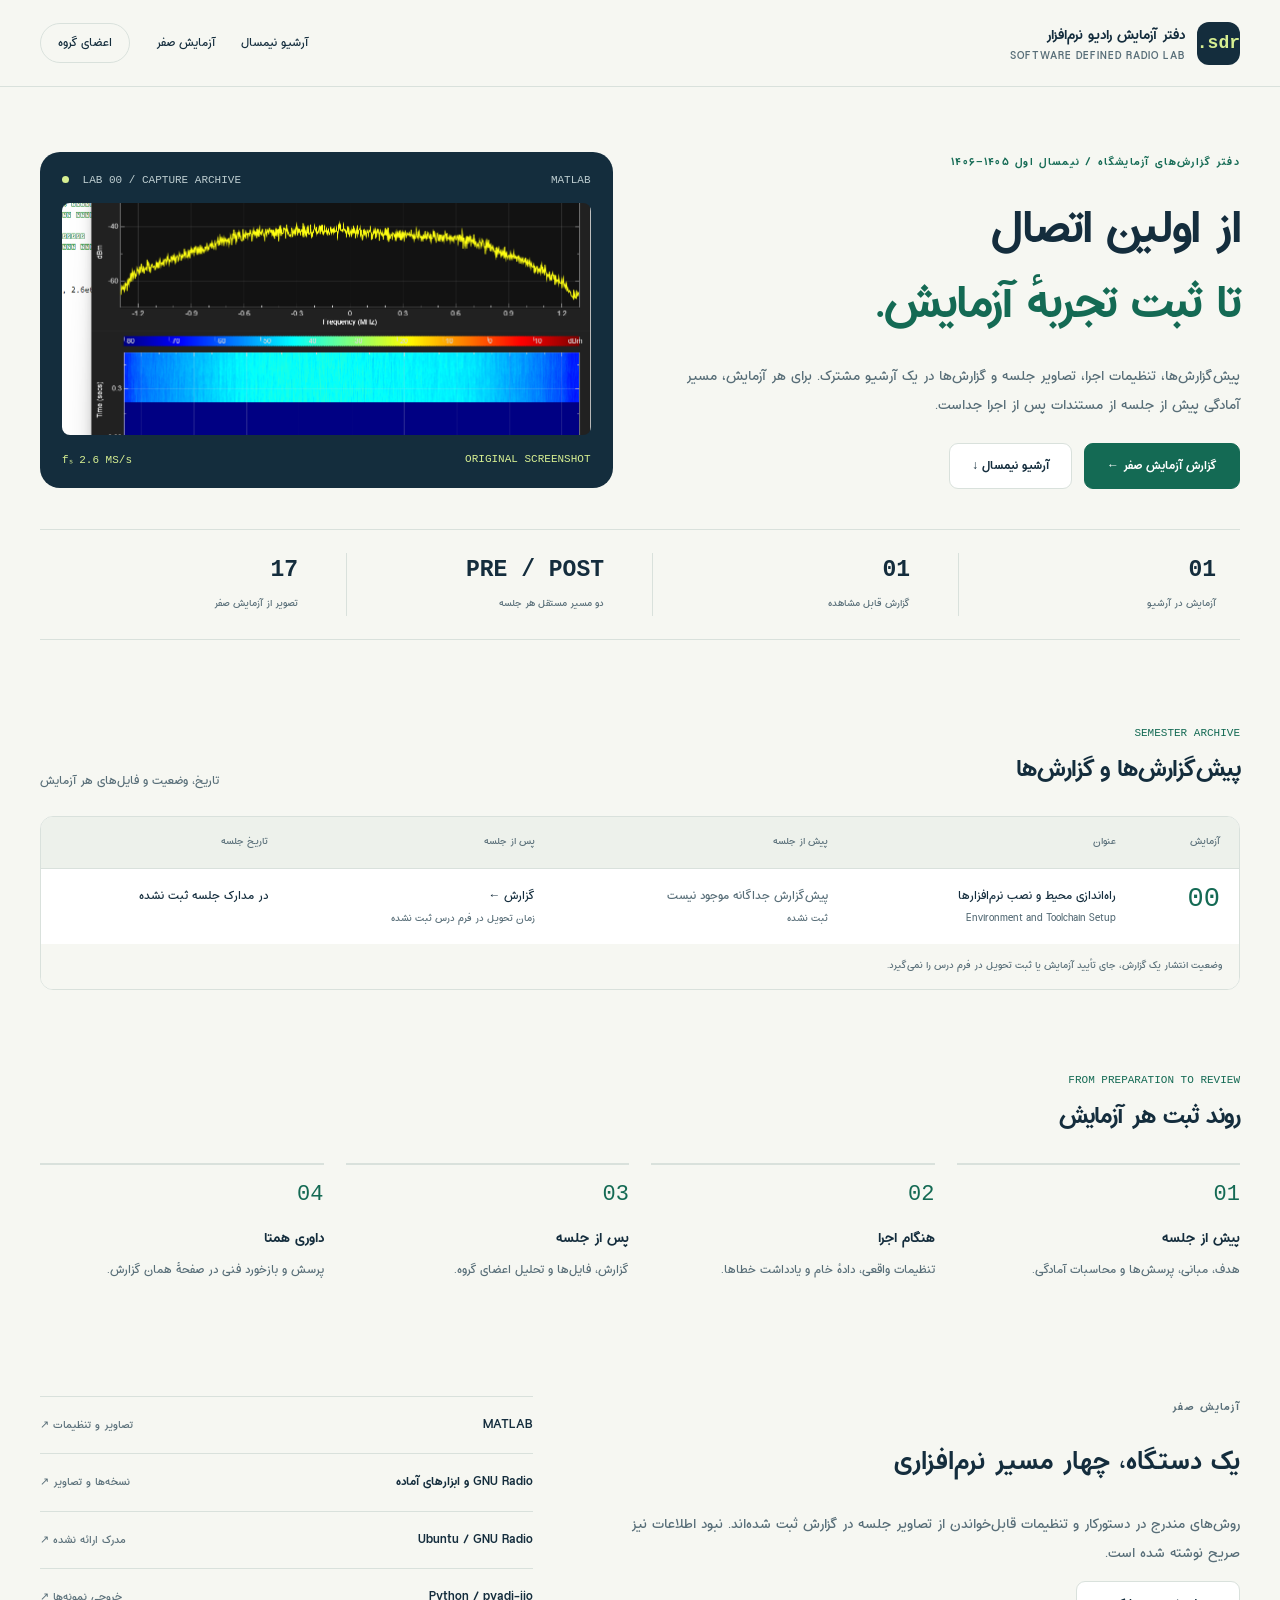
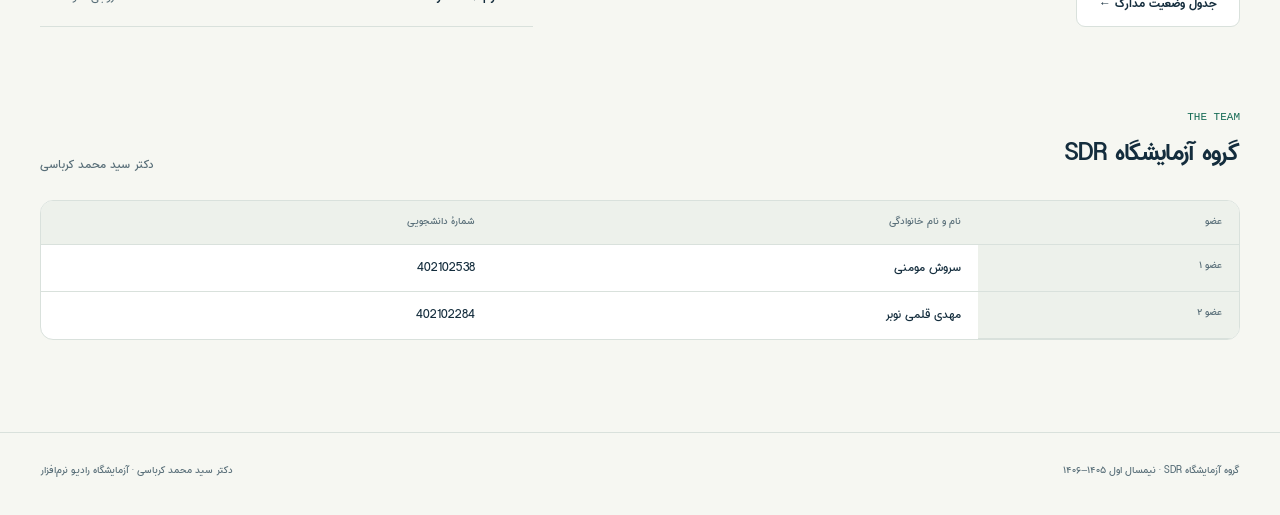
==== commit 022c77ca: "font update" ====
--- a/index.html
+++ b/index.html
@@ -1 +1 @@
-<!doctype html><html lang="fa" dir="rtl"><head><meta charset="utf-8"><meta name="viewport" content="width=device-width,initial-scale=1"><meta name="description" content="آرشیو پیش‌گزارش‌ها، گزارش‌ها و مدارک آزمایشگاه رادیو نرم‌افزار"><meta name="theme-color" content="#142d3d"><title>دفتر آزمایش رادیو نرم‌افزار | آرشیو نیمسال</title><link rel="stylesheet" href="assets/css/site.css"><link rel="icon" href="assets/favicon.svg" type="image/svg+xml"><script defer src="assets/js/config.js"></script><script defer src="assets/js/site.js"></script></head><body data-comment-term=""><a class="skip" href="#main">رفتن به محتوا</a><header class="topbar"><div class="wrap nav"><a class="brand" href="index.html"><span class="brand-mark">sdr.</span><span>دفتر آزمایش رادیو نرم‌افزار<small dir="ltr">SOFTWARE DEFINED RADIO LAB</small></span></a><nav class="nav-links" aria-label="پیمایش اصلی"><a href="index.html#experiments">آرشیو نیمسال</a><a href="experiments/lab00/post/">آزمایش صفر</a><a href="index.html#team">اعضای گروه</a></nav></div></header><main id="main"><section class="hero wrap"><div class="hero-grid"><div><p class="eyebrow">دفتر گزارش‌های آزمایشگاه / نیمسال اول ۱۴۰۵–۱۴۰۶</p><h1>از اولین اتصال<br><span>تا ثبت تجربهٔ آزمایش.</span></h1><p class="lead">پیش‌گزارش‌ها، تنظیمات اجرا، تصاویر جلسه و گزارش‌ها در یک آرشیو مشترک. برای هر آزمایش، مسیر آمادگی پیش از جلسه از مستندات پس از اجرا جداست.</p><div class="actions"><a class="btn primary" href="experiments/lab00/post/">گزارش آزمایش صفر ←</a><a class="btn" href="#experiments">آرشیو نیمسال ↓</a></div></div><div class="hero-art"><div class="instrument-heading"><span><i class="dot"></i> LAB 00 / CAPTURE ARCHIVE</span><span>MATLAB</span></div><a href="experiments/lab00/post/#matlab"><img src="assets/images/MATLAB2.png" alt="تصویر اصلی Spectrum Analyzer از آزمایش صفر" width="1061" height="657"></a><div class="instrument-footer"><span>fₛ 2.6 MS/s</span><span>ORIGINAL SCREENSHOT</span></div></div></div><div class="facts"><div class="fact"><b>01</b><span>آزمایش در آرشیو</span></div><div class="fact"><b>01</b><span>گزارش قابل مشاهده</span></div><div class="fact"><b>PRE / POST</b><span>دو مسیر مستقل هر جلسه</span></div><div class="fact"><b>17</b><span>تصویر از آزمایش صفر</span></div></div></section><section class="wrap section" id="experiments"><div class="section-head"><div><div class="section-label">SEMESTER ARCHIVE</div><h2>پیش‌گزارش‌ها و گزارش‌ها</h2></div><p>تاریخ، وضعیت و فایل‌های هر آزمایش</p></div><div class="table-box"><table><thead><tr><th>آزمایش</th><th>عنوان</th><th>پیش از جلسه</th><th>پس از جلسه</th><th>تاریخ جلسه</th></tr></thead><tbody><tr><td><span class="lab-number">00</span></td><td>راه‌اندازی محیط و نصب نرم‌افزارها<small>Environment and Toolchain Setup</small></td><td><span class="text-muted">پیش‌گزارش جداگانه موجود نیست</span><small>ثبت نشده</small></td><td><a href="experiments/lab00/post/">گزارش ←</a><small>زمان تحویل در فرم درس ثبت نشده</small></td><td>در مدارک جلسه ثبت نشده</td></tr></tbody><caption>وضعیت انتشار یک گزارش، جای تأیید آزمایش یا ثبت تحویل در فرم درس را نمی‌گیرد.</caption></table></div></section><section class="section wrap"><div class="section-head"><div><div class="section-label">FROM PREPARATION TO REVIEW</div><h2>روند ثبت هر آزمایش</h2></div></div><div class="semester-flow"><div><b>01</b><h3>پیش از جلسه</h3><p>هدف، مبانی، پرسش‌ها و محاسبات آمادگی.</p></div><div><b>02</b><h3>هنگام اجرا</h3><p>تنظیمات واقعی، دادهٔ خام و یادداشت خطاها.</p></div><div><b>03</b><h3>پس از جلسه</h3><p>گزارش، فایل‌ها و تحلیل اعضای گروه.</p></div><div><b>04</b><h3>داوری همتا</h3><p>پرسش و بازخورد فنی در صفحهٔ همان گزارش.</p></div></div></section><section class="section wrap overview"><div><p class="eyebrow">آزمایش صفر</p><h2>یک دستگاه، چهار مسیر نرم‌افزاری</h2><p class="text-muted">روش‌های مندرج در دستورکار و تنظیمات قابل‌خواندن از تصاویر جلسه در گزارش ثبت شده‌اند. نبود اطلاعات نیز صریح نوشته شده است.</p><a class="btn" href="experiments/lab00/post/#readiness">جدول وضعیت مدارک ←</a></div><div class="route-list"><a class="route" href="experiments/lab00/post/#matlab"><b>MATLAB</b><span>تصاویر و تنظیمات ↗</span></a><a class="route" href="experiments/lab00/post/#windows"><b>GNU Radio و ابزارهای آماده</b><span>نسخه‌ها و تصاویر ↗</span></a><a class="route" href="experiments/lab00/post/#ubuntu"><b>Ubuntu / GNU Radio</b><span>مدرک ارائه نشده ↗</span></a><a class="route" href="experiments/lab00/post/#python"><b>Python / pyadi-iio</b><span>خروجی نمونه‌ها ↗</span></a></div></section><section class="section wrap" id="team"><div class="section-head"><div><div class="section-label">THE TEAM</div><h2>گروه آزمایشگاه SDR</h2></div><p>دکتر سید محمد کرباسی</p></div><div class="table-box identity-table"><table><thead><tr><th>عضو</th><th>نام و نام خانوادگی</th><th>شمارهٔ دانشجویی</th></tr></thead><tbody><tr><th scope="row">عضو ۱</th><td><span class="identity-blank" aria-label="نام عضو خالی است">&nbsp;</span></td><td><span class="identity-blank" aria-label="شمارهٔ دانشجویی خالی است">&nbsp;</span></td></tr><tr><th scope="row">عضو ۲</th><td><span class="identity-blank" aria-label="نام عضو خالی است">&nbsp;</span></td><td><span class="identity-blank" aria-label="شمارهٔ دانشجویی خالی است">&nbsp;</span></td></tr></tbody></table></div></section></main><footer class="footer"><div class="wrap"><span>گروه آزمایشگاه SDR · نیمسال اول ۱۴۰۵–۱۴۰۶</span><span>دکتر سید محمد کرباسی · آزمایشگاه رادیو نرم‌افزار</span></div></footer><dialog class="lightbox" id="image-dialog" aria-labelledby="dialog-title"><div class="dialog-top"><b id="dialog-title">تصویر آزمایش</b><div><button type="button" data-zoom>اندازهٔ اصلی</button> <button type="button" data-close>بستن ×</button></div></div><p class="dialog-help">برای خواندن جزئیات، اندازهٔ اصلی را انتخاب کنید. کلید Escape پنجره را می‌بندد.</p><div class="zoom-area"><img alt=""></div></dialog></body></html>+<!doctype html><html lang="fa" dir="rtl"><head><meta charset="utf-8"><meta name="viewport" content="width=device-width,initial-scale=1"><meta name="description" content="آرشیو پیش‌گزارش‌ها، گزارش‌ها و مدارک آزمایشگاه رادیو نرم‌افزار"><meta name="theme-color" content="#142d3d"><title>دفتر آزمایش رادیو نرم‌افزار | آرشیو نیمسال</title><link rel="stylesheet" href="assets/css/site.css"><link rel="icon" href="assets/favicon.svg" type="image/svg+xml"><script defer src="assets/js/config.js"></script><script defer src="assets/js/site.js"></script></head><body data-comment-term=""><a class="skip" href="#main">رفتن به محتوا</a><header class="topbar"><div class="wrap nav"><a class="brand" href="index.html"><span class="brand-mark">sdr.</span><span>دفتر آزمایش رادیو نرم‌افزار<small dir="ltr">SOFTWARE DEFINED RADIO LAB</small></span></a><nav class="nav-links" aria-label="پیمایش اصلی"><a href="index.html#experiments">آرشیو نیمسال</a><a href="experiments/lab00/post/">آزمایش صفر</a><a href="index.html#team">اعضای گروه</a></nav></div></header><main id="main"><section class="hero wrap"><div class="hero-grid"><div><p class="eyebrow">دفتر گزارش‌های آزمایشگاه / نیمسال اول ۱۴۰۵–۱۴۰۶</p><h1>از اولین اتصال<br><span>تا ثبت تجربهٔ آزمایش.</span></h1><p class="lead">پیش‌گزارش‌ها، تنظیمات اجرا، تصاویر جلسه و گزارش‌ها در یک آرشیو مشترک. برای هر آزمایش، مسیر آمادگی پیش از جلسه از مستندات پس از اجرا جداست.</p><div class="actions"><a class="btn primary" href="experiments/lab00/post/">گزارش آزمایش صفر ←</a><a class="btn" href="#experiments">آرشیو نیمسال ↓</a></div></div><div class="hero-art"><div class="instrument-heading"><span><i class="dot"></i> LAB 00 / CAPTURE ARCHIVE</span><span>MATLAB</span></div><a href="experiments/lab00/post/#matlab"><img src="assets/images/MATLAB2.png" alt="تصویر اصلی Spectrum Analyzer از آزمایش صفر" width="1061" height="657"></a><div class="instrument-footer"><span>fₛ 2.6 MS/s</span><span>ORIGINAL SCREENSHOT</span></div></div></div><div class="facts"><div class="fact"><b>01</b><span>آزمایش در آرشیو</span></div><div class="fact"><b>01</b><span>گزارش قابل مشاهده</span></div><div class="fact"><b>PRE / POST</b><span>دو مسیر مستقل هر جلسه</span></div><div class="fact"><b>17</b><span>تصویر از آزمایش صفر</span></div></div></section><section class="wrap section" id="experiments"><div class="section-head"><div><div class="section-label">SEMESTER ARCHIVE</div><h2>پیش‌گزارش‌ها و گزارش‌ها</h2></div><p>تاریخ، وضعیت و فایل‌های هر آزمایش</p></div><div class="table-box"><table><thead><tr><th>آزمایش</th><th>عنوان</th><th>پیش از جلسه</th><th>پس از جلسه</th><th>تاریخ جلسه</th></tr></thead><tbody><tr><td><span class="lab-number">00</span></td><td>راه‌اندازی محیط و نصب نرم‌افزارها<small>Environment and Toolchain Setup</small></td><td><span class="text-muted">پیش‌گزارش جداگانه موجود نیست</span><small>ثبت نشده</small></td><td><a href="experiments/lab00/post/">گزارش ←</a><small>زمان تحویل در فرم درس ثبت نشده</small></td><td>در مدارک جلسه ثبت نشده</td></tr></tbody><caption>وضعیت انتشار یک گزارش، جای تأیید آزمایش یا ثبت تحویل در فرم درس را نمی‌گیرد.</caption></table></div></section><section class="section wrap"><div class="section-head"><div><div class="section-label">FROM PREPARATION TO REVIEW</div><h2>روند ثبت هر آزمایش</h2></div></div><div class="semester-flow"><div><b>01</b><h3>پیش از جلسه</h3><p>هدف، مبانی، پرسش‌ها و محاسبات آمادگی.</p></div><div><b>02</b><h3>هنگام اجرا</h3><p>تنظیمات واقعی، دادهٔ خام و یادداشت خطاها.</p></div><div><b>03</b><h3>پس از جلسه</h3><p>گزارش، فایل‌ها و تحلیل اعضای گروه.</p></div><div><b>04</b><h3>داوری همتا</h3><p>پرسش و بازخورد فنی در صفحهٔ همان گزارش.</p></div></div></section><section class="section wrap overview"><div><p class="eyebrow">آزمایش صفر</p><h2>یک دستگاه، چهار مسیر نرم‌افزاری</h2><p class="text-muted">روش‌های مندرج در دستورکار و تنظیمات قابل‌خواندن از تصاویر جلسه در گزارش ثبت شده‌اند. نبود اطلاعات نیز صریح نوشته شده است.</p><a class="btn" href="experiments/lab00/post/#readiness">جدول وضعیت مدارک ←</a></div><div class="route-list"><a class="route" href="experiments/lab00/post/#matlab"><b>MATLAB</b><span>تصاویر و تنظیمات ↗</span></a><a class="route" href="experiments/lab00/post/#windows"><b>GNU Radio و ابزارهای آماده</b><span>نسخه‌ها و تصاویر ↗</span></a><a class="route" href="experiments/lab00/post/#ubuntu"><b>Ubuntu / GNU Radio</b><span>مدرک ارائه نشده ↗</span></a><a class="route" href="experiments/lab00/post/#python"><b>Python / pyadi-iio</b><span>خروجی نمونه‌ها ↗</span></a></div></section><section class="section wrap" id="team"><div class="section-head"><div><div class="section-label">THE TEAM</div><h2>گروه آزمایشگاه SDR</h2></div><p>دکتر سید محمد کرباسی</p></div><div class="table-box identity-table"><table><thead><tr><th>عضو</th><th>نام و نام خانوادگی</th><th>شمارهٔ دانشجویی</th></tr></thead><tbody><tr><th scope="row">عضو ۱</th><td>سروش مومنی</td><td><bdi dir="ltr">402102538</bdi></td></tr><tr><th scope="row">عضو ۲</th><td>مهدی قلمی نوبر</td><td><bdi dir="ltr">402102284</bdi></td></tr></tbody></table></div></section></main><footer class="footer"><div class="wrap"><span>گروه آزمایشگاه SDR · نیمسال اول ۱۴۰۵–۱۴۰۶</span><span>دکتر سید محمد کرباسی · آزمایشگاه رادیو نرم‌افزار</span></div></footer><dialog class="lightbox" id="image-dialog" aria-labelledby="dialog-title"><div class="dialog-top"><b id="dialog-title">تصویر آزمایش</b><div><button type="button" data-zoom>اندازهٔ اصلی</button> <button type="button" data-close>بستن ×</button></div></div><p class="dialog-help">برای خواندن جزئیات، اندازهٔ اصلی را انتخاب کنید. کلید Escape پنجره را می‌بندد.</p><div class="zoom-area"><img alt=""></div></dialog></body></html>
--- a/assets/css/site.css
+++ b/assets/css/site.css
@@ -1,5 +1,5 @@
-@font-face{font-family:Lab;src:url('../fonts/DejaVuSans.ttf') format('truetype');font-weight:400;font-display:swap}
-@font-face{font-family:Lab;src:url('../fonts/DejaVuSans-Bold.ttf') format('truetype');font-weight:700;font-display:swap}
+@font-face{font-family:Lab;src:url('../fonts/Estedad-Medium.ttf') format('truetype');font-weight:400;font-display:swap}
+@font-face{font-family:Lab;src:url('../fonts/Estedad-Bold.ttf') format('truetype');font-weight:700;font-display:swap}
 :root{--ink:#142d3d;--muted:#586e78;--paper:#f6f7f2;--white:#fff;--line:#d9e1dc;--green:#146a54;--lime:#d7ef92;--warm:#fff4d8;--radius:20px}
 *{box-sizing:border-box}html{scroll-behavior:smooth;scroll-padding-top:105px}body{margin:0;background:var(--paper);color:var(--ink);font-family:Lab,Tahoma,sans-serif;font-size:14px;line-height:2.05}a{color:inherit;text-decoration:none}a:hover{text-decoration:underline;text-underline-offset:5px}button,input{font:inherit}button,a,input{touch-action:manipulation}button{cursor:pointer}a:focus-visible,button:focus-visible,input:focus-visible{outline:3px solid #237bcd;outline-offset:5px}.skip{position:fixed;top:-100px;right:20px;z-index:100;background:white;padding:10px}.skip:focus{top:10px}.wrap{width:min(1200px,calc(100% - 64px));margin-inline:auto}.topbar{background:rgba(246,247,242,.97);border-bottom:1px solid var(--line);position:sticky;top:0;z-index:10}.nav{min-height:86px;display:flex;align-items:center;justify-content:space-between;gap:24px}.brand{display:flex;align-items:center;gap:12px;font-weight:bold}.brand small{display:block;color:var(--muted);font-size:10px;letter-spacing:1px;line-height:1.6}.brand-mark{display:grid;place-items:center;background:var(--ink);color:var(--lime);width:43px;height:43px;border-radius:12px;font-family:monospace;font-size:18px}.nav-links{display:flex;gap:26px;font-size:12px;align-items:center}.nav-links a:last-child{border:1px solid var(--line);border-radius:30px;padding:7px 17px}.eyebrow{color:var(--green);font-size:11px;font-weight:bold;letter-spacing:1.3px;margin:0 0 17px}.hero{padding:64px 0 45px}.hero-grid{display:grid;grid-template-columns:1fr 1fr;gap:55px;align-items:center}.hero h1{font-size:clamp(29px,3.7vw,49px);line-height:1.6;letter-spacing:-1.6px;margin:8px 0 20px}.hero h1 span{color:var(--green)}.lead{color:var(--muted);font-size:14px;max-width:650px}.hero-art{background:var(--ink);border-radius:var(--radius);padding:22px;color:white;position:relative;overflow:hidden}.instrument-heading{display:flex;justify-content:space-between;align-items:center;direction:ltr;font:11px monospace;color:#bdcdd0;margin-bottom:17px}.dot{width:7px;height:7px;background:var(--lime);border-radius:50%;display:inline-block;margin-right:7px}.hero-art img{display:block;width:100%;height:232px;object-fit:cover;object-position:center;border-radius:8px}.instrument-footer{display:flex;justify-content:space-between;gap:12px;margin-top:18px;direction:ltr;font:11px monospace;color:var(--lime)}.pill{display:inline-block;border-radius:30px;padding:5px 13px;background:#e7eee7;color:var(--green);font-size:10px;font-weight:bold;line-height:1.9}.pill.pending{background:var(--warm);color:#795b1e}.actions{display:flex;gap:12px;flex-wrap:wrap;margin-top:24px}.btn{display:inline-flex;align-items:center;justify-content:center;gap:14px;padding:11px 22px;border-radius:9px;border:1px solid var(--line);background:var(--white);font-size:12px;font-weight:bold;line-height:1.8}.btn.primary{color:white;background:var(--green);border-color:var(--green)}.btn:hover{text-decoration:none;filter:brightness(.95)}.facts{display:grid;grid-template-columns:repeat(4,1fr);border-block:1px solid var(--line);margin-top:40px;padding:23px 0;gap:24px}.fact{border-left:1px solid var(--line);padding-inline:24px}.fact:last-child{border:0}.fact b{display:block;font-family:monospace;font-size:23px;line-height:1.5;direction:ltr;text-align:right}.fact span{font-size:10px;color:var(--muted)}.section{padding-block:42px}.section-head{display:flex;align-items:end;justify-content:space-between;gap:24px;margin-bottom:23px}.section-head h2{margin:0;font-size:24px;letter-spacing:-.7px}.section-head p{margin:0;color:var(--muted);font-size:12px}.section-label{font:11px monospace;color:var(--green);direction:ltr;text-align:right;margin-bottom:5px}.table-box{overflow-x:auto;border:1px solid var(--line);border-radius:13px;background:white}table{border-collapse:collapse;width:100%;min-width:550px;text-align:right;font-size:12px}th{background:#edf1eb;font-size:10px;color:var(--muted);font-weight:400}th,td{padding:15px 19px;border-bottom:1px solid var(--line);vertical-align:top}tr:last-child td{border-bottom:0}td small{display:block;color:var(--muted);font-size:10px}caption{text-align:right;caption-side:bottom;color:var(--muted);font-size:10px;padding:12px 17px;background:var(--paper)}.lab-number{font:27px monospace;color:var(--green)}.overview{display:grid;grid-template-columns:1.3fr 1fr;gap:65px;align-items:start}.overview h2{font-size:26px;margin-top:0}.overview p{color:var(--muted)}.route-list{border-top:1px solid var(--line)}.route{display:flex;align-items:center;justify-content:space-between;gap:15px;padding:16px 0;border-bottom:1px solid var(--line)}.route b{font-size:12px}.route span{font-size:11px;color:var(--muted)}.mini-id{font-family:monospace;color:var(--green)!important;margin-left:12px}.note{background:var(--warm);border-inline-start:3px solid #c29b43;padding:17px 21px;border-radius:8px;font-size:12px;margin-block:22px}.note p{margin:0}.note.neutral{background:#edf1eb;border-color:var(--green)}.footer{margin-top:50px;padding:28px 0;border-top:1px solid var(--line);color:var(--muted);font-size:10px}.footer .wrap{display:flex;justify-content:space-between;gap:20px}.page-heading{padding:45px 0 30px;border-bottom:1px solid var(--line)}.crumb{font-size:11px;color:var(--muted);margin-bottom:25px}.title-line{display:flex;justify-content:space-between;align-items:center;gap:25px}.title-line h1{font-size:34px;line-height:1.7;margin:0 0 9px;letter-spacing:-1px}.large-id{font:100px/1 monospace;color:#dce4da}.meta{display:flex;flex-wrap:wrap;gap:10px 26px;color:var(--muted);font-size:11px}.report-layout{display:grid;grid-template-columns:210px minmax(0,1fr);gap:48px;align-items:start;padding-top:35px}.toc{position:sticky;top:115px;border-right:2px solid var(--line);padding-right:18px;font-size:11px}.toc p{font-weight:bold;font-size:10px;color:var(--muted);margin-top:0}.toc a{display:block;padding:6px 0;color:var(--muted)}.toc a.active{color:var(--green);font-weight:bold}.report-section{padding:12px 0 35px;border-bottom:1px solid var(--line);margin-bottom:26px;scroll-margin-top:105px}.report-section h2{font-size:23px;letter-spacing:-.6px;line-height:1.8;margin:0 0 18px}.report-section h3{font-size:15px;margin:28px 0 12px}.report-section p{margin:12px 0}.section-index{font:11px monospace;display:block;color:var(--green);margin-bottom:8px}.text-muted{color:var(--muted)}.small{font-size:11px}.technical,code{font-family:monospace;direction:ltr;unicode-bidi:isolate;font-size:1em}code{background:#e9eee8;padding:3px 6px;border-radius:4px;overflow-wrap:anywhere}pre{direction:ltr;text-align:left;background:var(--ink);color:#e4f0da;border-radius:12px;padding:20px;line-height:1.9;font-size:12px;white-space:pre-wrap;overflow-wrap:anywhere}.report-figure{margin:25px 0;background:white;border:1px solid var(--line);border-radius:12px;overflow:hidden}.figure-button{background:#e5eae5;display:block;border:0;width:100%;padding:12px;position:relative}.figure-button img{display:block;width:100%;height:auto;max-height:430px;object-fit:contain}.zoom-hint{position:absolute;bottom:18px;left:18px;padding:4px 10px;background:#fff;border-radius:5px;font-size:9px;box-shadow:0 2px 10px #0002}.report-figure figcaption{padding:13px 18px;font-size:11px;color:var(--muted)}.report-figure figcaption b{color:var(--ink)}.blank{border:1px dashed #a9b8aa;border-radius:10px;padding:23px;background:#eff3ec}.blank p{color:var(--muted);font-size:12px;margin-bottom:0}.blank b{font-size:13px}.student-text{white-space:pre-wrap}.files{display:grid;grid-template-columns:repeat(2,minmax(0,1fr));gap:12px}.file{border:1px solid var(--line);border-radius:9px;background:white;padding:16px;display:block}.file b{display:block;font-size:12px}.file small{color:var(--muted);font-size:10px}.file:hover{border-color:var(--green)}.gallery-tools{display:flex;justify-content:space-between;gap:15px;align-items:center;flex-wrap:wrap;margin-bottom:20px}.filters{display:flex;gap:6px;flex-wrap:wrap}.filter{background:white;border:1px solid var(--line);border-radius:30px;padding:5px 12px;font-size:10px}.filter[aria-pressed=true]{background:var(--ink);border-color:var(--ink);color:white}.gallery{display:grid;grid-template-columns:1fr 1fr;gap:16px}.gallery .report-figure{margin:0}.gallery .figure-button img{height:180px;object-fit:contain}.gallery figcaption{font-size:10px}.source-list{padding-right:22px}.source-list li{margin-block:12px}.source-list a{color:var(--green)}.equation{background:white;border:1px solid var(--line);border-radius:10px;padding:17px;overflow:auto;direction:ltr;text-align:center;margin-top:18px}.check-list{list-style:none;padding:0}.check-list li{padding:8px 0;border-bottom:1px solid var(--line);display:flex;gap:12px}.check-list span{color:var(--green)}.lightbox{width:min(1400px,96vw);max-width:96vw;max-height:95vh;padding:18px;background:#101f2a;color:white;border:0;border-radius:15px}.lightbox::backdrop{background:#08151cdd}.dialog-top{display:flex;justify-content:space-between;align-items:center;gap:10px;margin-bottom:12px;font-size:12px}.dialog-top button{border:1px solid #60737b;background:transparent;color:white;border-radius:6px;padding:4px 12px}.lightbox img{display:block;width:100%;max-height:70vh;object-fit:contain;transform-origin:top right}.zoom-area{overflow:auto;max-height:76vh}.zoom-area.zoomed img{width:auto;max-width:none;max-height:none}.dialog-help{font-size:10px;color:#c4d5d6;margin:0 0 10px}.comment-status{padding:20px;border:1px dashed var(--line);border-radius:9px;background:white;color:var(--muted);font-size:12px}noscript p{background:var(--warm);padding:15px}.print-button{border:0;background:none;color:var(--green);font-size:11px;padding:0}.top-link{font-size:11px;color:var(--green);display:block;margin-top:25px}
 @media(min-width:1450px){body{font-size:15px}}@media(max-width:1000px){.hero-grid{gap:25px}.hero h1{font-size:34px}.report-layout{grid-template-columns:170px minmax(0,1fr);gap:25px}.hero-art img{height:215px}.overview{gap:30px}.wrap{width:calc(100% - 44px)}}
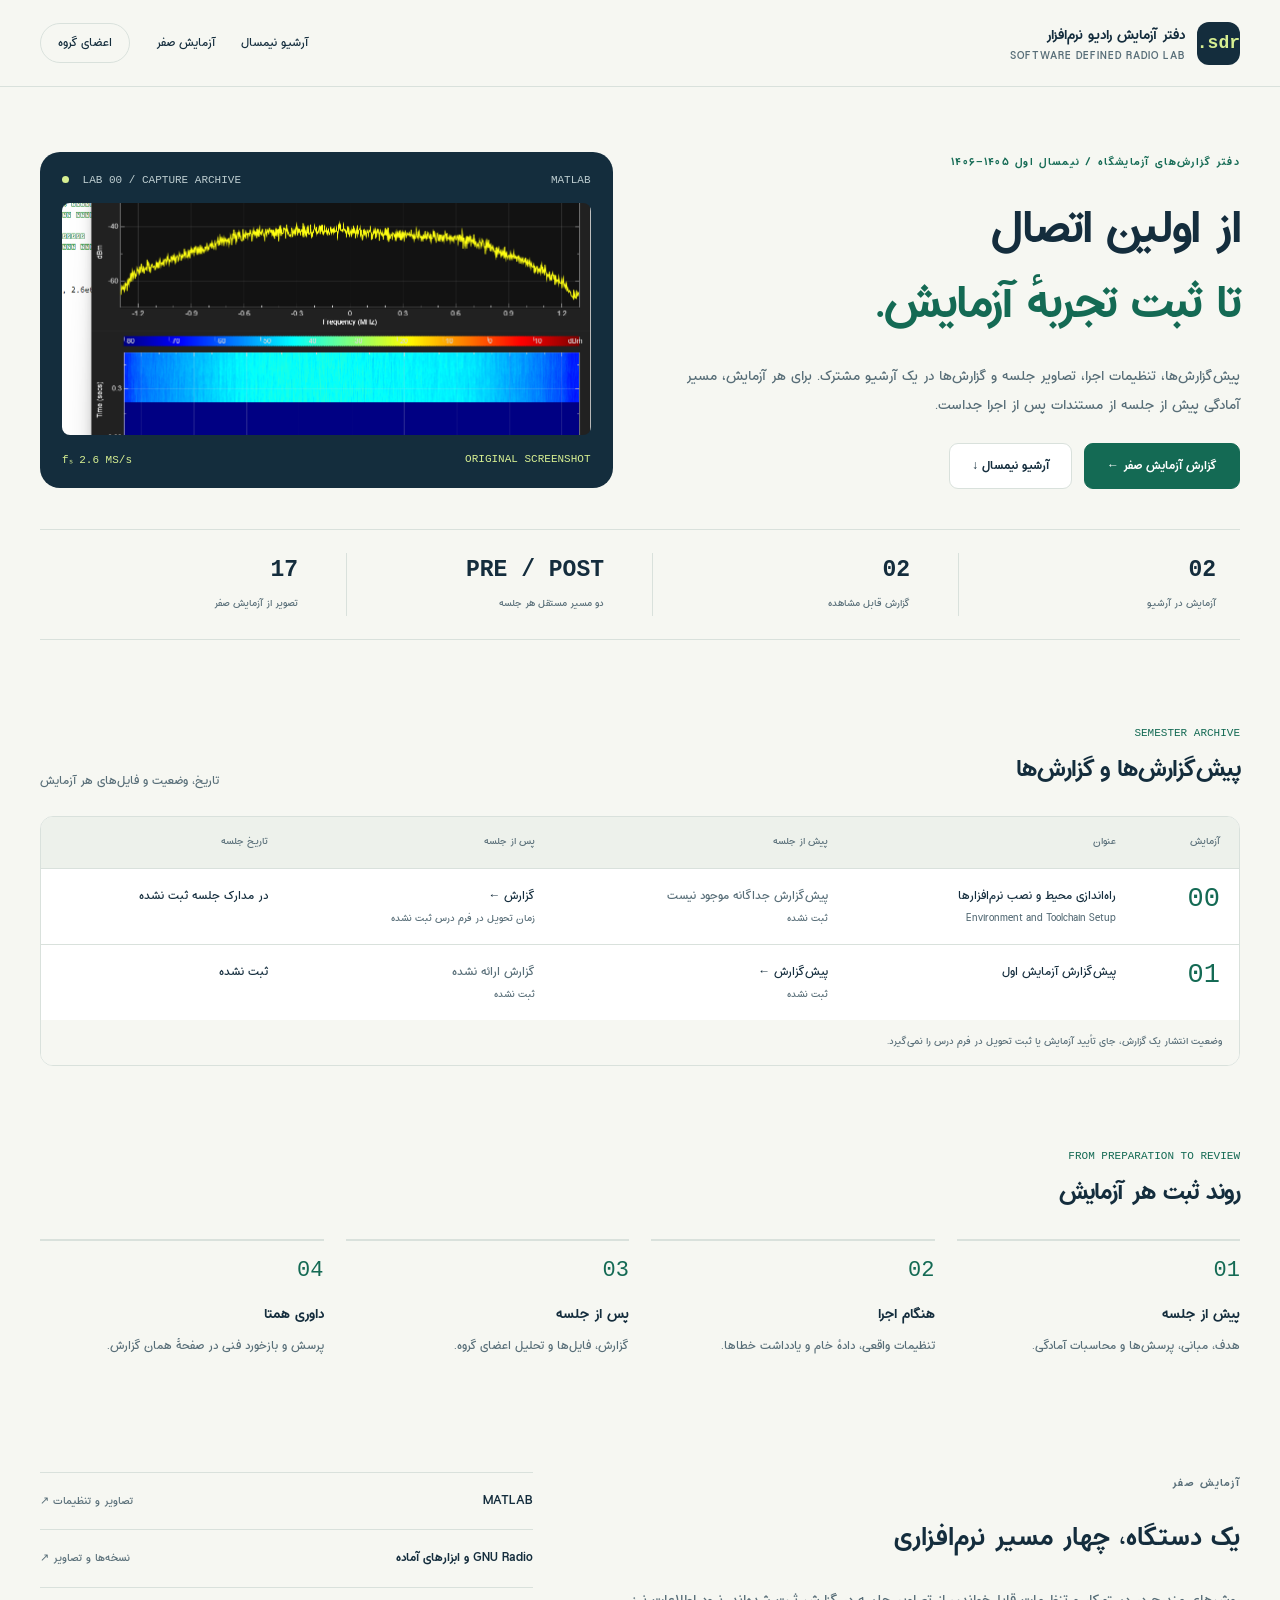
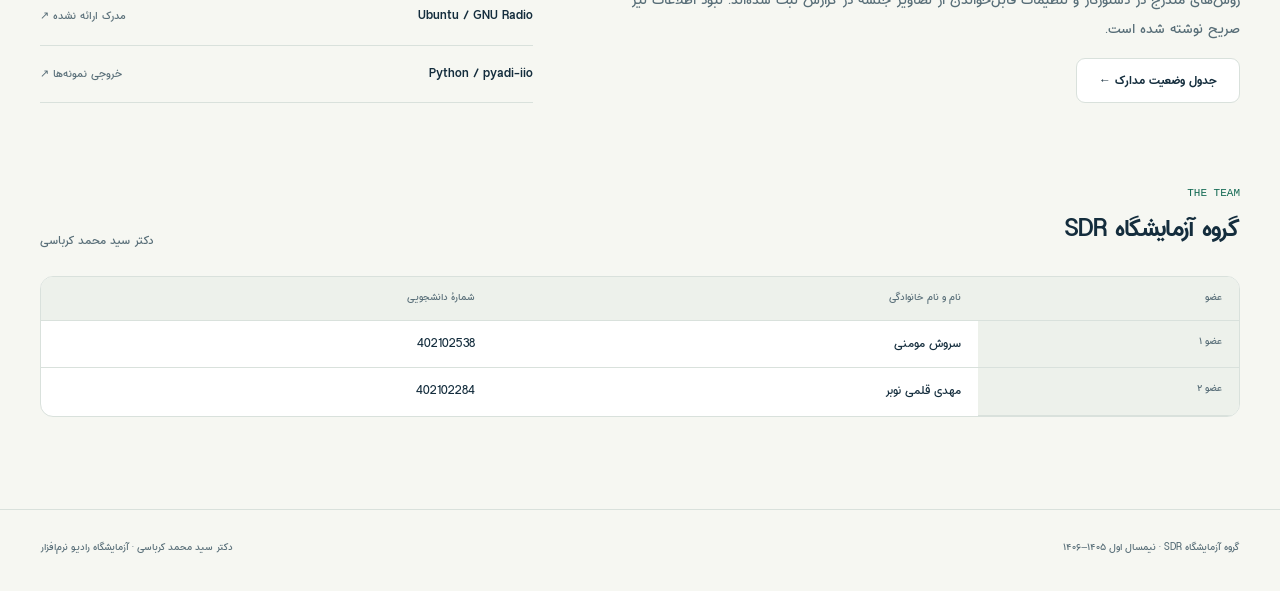
==== commit 497d9047: "Restore Lab1 prelab link in the semester archive" ====
--- a/index.html
+++ b/index.html
@@ -1 +1 @@
-<!doctype html><html lang="fa" dir="rtl"><head><meta charset="utf-8"><meta name="viewport" content="width=device-width,initial-scale=1"><meta name="description" content="آرشیو پیش‌گزارش‌ها، گزارش‌ها و مدارک آزمایشگاه رادیو نرم‌افزار"><meta name="theme-color" content="#142d3d"><title>دفتر آزمایش رادیو نرم‌افزار | آرشیو نیمسال</title><link rel="stylesheet" href="assets/css/site.css"><link rel="icon" href="assets/favicon.svg" type="image/svg+xml"><script defer src="assets/js/config.js"></script><script defer src="assets/js/site.js"></script></head><body data-comment-term=""><a class="skip" href="#main">رفتن به محتوا</a><header class="topbar"><div class="wrap nav"><a class="brand" href="index.html"><span class="brand-mark">sdr.</span><span>دفتر آزمایش رادیو نرم‌افزار<small dir="ltr">SOFTWARE DEFINED RADIO LAB</small></span></a><nav class="nav-links" aria-label="پیمایش اصلی"><a href="index.html#experiments">آرشیو نیمسال</a><a href="experiments/lab00/post/">آزمایش صفر</a><a href="index.html#team">اعضای گروه</a></nav></div></header><main id="main"><section class="hero wrap"><div class="hero-grid"><div><p class="eyebrow">دفتر گزارش‌های آزمایشگاه / نیمسال اول ۱۴۰۵–۱۴۰۶</p><h1>از اولین اتصال<br><span>تا ثبت تجربهٔ آزمایش.</span></h1><p class="lead">پیش‌گزارش‌ها، تنظیمات اجرا، تصاویر جلسه و گزارش‌ها در یک آرشیو مشترک. برای هر آزمایش، مسیر آمادگی پیش از جلسه از مستندات پس از اجرا جداست.</p><div class="actions"><a class="btn primary" href="experiments/lab00/post/">گزارش آزمایش صفر ←</a><a class="btn" href="#experiments">آرشیو نیمسال ↓</a></div></div><div class="hero-art"><div class="instrument-heading"><span><i class="dot"></i> LAB 00 / CAPTURE ARCHIVE</span><span>MATLAB</span></div><a href="experiments/lab00/post/#matlab"><img src="assets/images/MATLAB2.png" alt="تصویر اصلی Spectrum Analyzer از آزمایش صفر" width="1061" height="657"></a><div class="instrument-footer"><span>fₛ 2.6 MS/s</span><span>ORIGINAL SCREENSHOT</span></div></div></div><div class="facts"><div class="fact"><b>01</b><span>آزمایش در آرشیو</span></div><div class="fact"><b>01</b><span>گزارش قابل مشاهده</span></div><div class="fact"><b>PRE / POST</b><span>دو مسیر مستقل هر جلسه</span></div><div class="fact"><b>17</b><span>تصویر از آزمایش صفر</span></div></div></section><section class="wrap section" id="experiments"><div class="section-head"><div><div class="section-label">SEMESTER ARCHIVE</div><h2>پیش‌گزارش‌ها و گزارش‌ها</h2></div><p>تاریخ، وضعیت و فایل‌های هر آزمایش</p></div><div class="table-box"><table><thead><tr><th>آزمایش</th><th>عنوان</th><th>پیش از جلسه</th><th>پس از جلسه</th><th>تاریخ جلسه</th></tr></thead><tbody><tr><td><span class="lab-number">00</span></td><td>راه‌اندازی محیط و نصب نرم‌افزارها<small>Environment and Toolchain Setup</small></td><td><span class="text-muted">پیش‌گزارش جداگانه موجود نیست</span><small>ثبت نشده</small></td><td><a href="experiments/lab00/post/">گزارش ←</a><small>زمان تحویل در فرم درس ثبت نشده</small></td><td>در مدارک جلسه ثبت نشده</td></tr></tbody><caption>وضعیت انتشار یک گزارش، جای تأیید آزمایش یا ثبت تحویل در فرم درس را نمی‌گیرد.</caption></table></div></section><section class="section wrap"><div class="section-head"><div><div class="section-label">FROM PREPARATION TO REVIEW</div><h2>روند ثبت هر آزمایش</h2></div></div><div class="semester-flow"><div><b>01</b><h3>پیش از جلسه</h3><p>هدف، مبانی، پرسش‌ها و محاسبات آمادگی.</p></div><div><b>02</b><h3>هنگام اجرا</h3><p>تنظیمات واقعی، دادهٔ خام و یادداشت خطاها.</p></div><div><b>03</b><h3>پس از جلسه</h3><p>گزارش، فایل‌ها و تحلیل اعضای گروه.</p></div><div><b>04</b><h3>داوری همتا</h3><p>پرسش و بازخورد فنی در صفحهٔ همان گزارش.</p></div></div></section><section class="section wrap overview"><div><p class="eyebrow">آزمایش صفر</p><h2>یک دستگاه، چهار مسیر نرم‌افزاری</h2><p class="text-muted">روش‌های مندرج در دستورکار و تنظیمات قابل‌خواندن از تصاویر جلسه در گزارش ثبت شده‌اند. نبود اطلاعات نیز صریح نوشته شده است.</p><a class="btn" href="experiments/lab00/post/#readiness">جدول وضعیت مدارک ←</a></div><div class="route-list"><a class="route" href="experiments/lab00/post/#matlab"><b>MATLAB</b><span>تصاویر و تنظیمات ↗</span></a><a class="route" href="experiments/lab00/post/#windows"><b>GNU Radio و ابزارهای آماده</b><span>نسخه‌ها و تصاویر ↗</span></a><a class="route" href="experiments/lab00/post/#ubuntu"><b>Ubuntu / GNU Radio</b><span>مدرک ارائه نشده ↗</span></a><a class="route" href="experiments/lab00/post/#python"><b>Python / pyadi-iio</b><span>خروجی نمونه‌ها ↗</span></a></div></section><section class="section wrap" id="team"><div class="section-head"><div><div class="section-label">THE TEAM</div><h2>گروه آزمایشگاه SDR</h2></div><p>دکتر سید محمد کرباسی</p></div><div class="table-box identity-table"><table><thead><tr><th>عضو</th><th>نام و نام خانوادگی</th><th>شمارهٔ دانشجویی</th></tr></thead><tbody><tr><th scope="row">عضو ۱</th><td>سروش مومنی</td><td><bdi dir="ltr">402102538</bdi></td></tr><tr><th scope="row">عضو ۲</th><td>مهدی قلمی نوبر</td><td><bdi dir="ltr">402102284</bdi></td></tr></tbody></table></div></section></main><footer class="footer"><div class="wrap"><span>گروه آزمایشگاه SDR · نیمسال اول ۱۴۰۵–۱۴۰۶</span><span>دکتر سید محمد کرباسی · آزمایشگاه رادیو نرم‌افزار</span></div></footer><dialog class="lightbox" id="image-dialog" aria-labelledby="dialog-title"><div class="dialog-top"><b id="dialog-title">تصویر آزمایش</b><div><button type="button" data-zoom>اندازهٔ اصلی</button> <button type="button" data-close>بستن ×</button></div></div><p class="dialog-help">برای خواندن جزئیات، اندازهٔ اصلی را انتخاب کنید. کلید Escape پنجره را می‌بندد.</p><div class="zoom-area"><img alt=""></div></dialog></body></html>+<!doctype html><html lang="fa" dir="rtl"><head><meta charset="utf-8"><meta name="viewport" content="width=device-width,initial-scale=1"><meta name="description" content="آرشیو پیش‌گزارش‌ها، گزارش‌ها و مدارک آزمایشگاه رادیو نرم‌افزار"><meta name="theme-color" content="#142d3d"><title>دفتر آزمایش رادیو نرم‌افزار | آرشیو نیمسال</title><link rel="stylesheet" href="assets/css/site.css"><link rel="icon" href="assets/favicon.svg" type="image/svg+xml"><script defer src="assets/js/config.js"></script><script defer src="assets/js/site.js"></script></head><body data-comment-term=""><a class="skip" href="#main">رفتن به محتوا</a><header class="topbar"><div class="wrap nav"><a class="brand" href="index.html"><span class="brand-mark">sdr.</span><span>دفتر آزمایش رادیو نرم‌افزار<small dir="ltr">SOFTWARE DEFINED RADIO LAB</small></span></a><nav class="nav-links" aria-label="پیمایش اصلی"><a href="index.html#experiments">آرشیو نیمسال</a><a href="experiments/lab00/post/">آزمایش صفر</a><a href="index.html#team">اعضای گروه</a></nav></div></header><main id="main"><section class="hero wrap"><div class="hero-grid"><div><p class="eyebrow">دفتر گزارش‌های آزمایشگاه / نیمسال اول ۱۴۰۵–۱۴۰۶</p><h1>از اولین اتصال<br><span>تا ثبت تجربهٔ آزمایش.</span></h1><p class="lead">پیش‌گزارش‌ها، تنظیمات اجرا، تصاویر جلسه و گزارش‌ها در یک آرشیو مشترک. برای هر آزمایش، مسیر آمادگی پیش از جلسه از مستندات پس از اجرا جداست.</p><div class="actions"><a class="btn primary" href="experiments/lab00/post/">گزارش آزمایش صفر ←</a><a class="btn" href="#experiments">آرشیو نیمسال ↓</a></div></div><div class="hero-art"><div class="instrument-heading"><span><i class="dot"></i> LAB 00 / CAPTURE ARCHIVE</span><span>MATLAB</span></div><a href="experiments/lab00/post/#matlab"><img src="assets/images/MATLAB2.png" alt="تصویر اصلی Spectrum Analyzer از آزمایش صفر" width="1061" height="657"></a><div class="instrument-footer"><span>fₛ 2.6 MS/s</span><span>ORIGINAL SCREENSHOT</span></div></div></div><div class="facts"><div class="fact"><b>02</b><span>آزمایش در آرشیو</span></div><div class="fact"><b>02</b><span>گزارش قابل مشاهده</span></div><div class="fact"><b>PRE / POST</b><span>دو مسیر مستقل هر جلسه</span></div><div class="fact"><b>17</b><span>تصویر از آزمایش صفر</span></div></div></section><section class="wrap section" id="experiments"><div class="section-head"><div><div class="section-label">SEMESTER ARCHIVE</div><h2>پیش‌گزارش‌ها و گزارش‌ها</h2></div><p>تاریخ، وضعیت و فایل‌های هر آزمایش</p></div><div class="table-box"><table><thead><tr><th>آزمایش</th><th>عنوان</th><th>پیش از جلسه</th><th>پس از جلسه</th><th>تاریخ جلسه</th></tr></thead><tbody><tr><td><span class="lab-number">00</span></td><td>راه‌اندازی محیط و نصب نرم‌افزارها<small>Environment and Toolchain Setup</small></td><td><span class="text-muted">پیش‌گزارش جداگانه موجود نیست</span><small>ثبت نشده</small></td><td><a href="experiments/lab00/post/">گزارش ←</a><small>زمان تحویل در فرم درس ثبت نشده</small></td><td>در مدارک جلسه ثبت نشده</td></tr><tr><td><span class="lab-number">01</span></td><td>پیش‌گزارش آزمایش اول<small></small></td><td><a href="experiments/lab01/pre/">پیش‌گزارش ←</a><small>ثبت نشده</small></td><td><span class="text-muted">گزارش ارائه نشده</span><small>ثبت نشده</small></td><td>ثبت نشده</td></tr></tbody><caption>وضعیت انتشار یک گزارش، جای تأیید آزمایش یا ثبت تحویل در فرم درس را نمی‌گیرد.</caption></table></div></section><section class="section wrap"><div class="section-head"><div><div class="section-label">FROM PREPARATION TO REVIEW</div><h2>روند ثبت هر آزمایش</h2></div></div><div class="semester-flow"><div><b>01</b><h3>پیش از جلسه</h3><p>هدف، مبانی، پرسش‌ها و محاسبات آمادگی.</p></div><div><b>02</b><h3>هنگام اجرا</h3><p>تنظیمات واقعی، دادهٔ خام و یادداشت خطاها.</p></div><div><b>03</b><h3>پس از جلسه</h3><p>گزارش، فایل‌ها و تحلیل اعضای گروه.</p></div><div><b>04</b><h3>داوری همتا</h3><p>پرسش و بازخورد فنی در صفحهٔ همان گزارش.</p></div></div></section><section class="section wrap overview"><div><p class="eyebrow">آزمایش صفر</p><h2>یک دستگاه، چهار مسیر نرم‌افزاری</h2><p class="text-muted">روش‌های مندرج در دستورکار و تنظیمات قابل‌خواندن از تصاویر جلسه در گزارش ثبت شده‌اند. نبود اطلاعات نیز صریح نوشته شده است.</p><a class="btn" href="experiments/lab00/post/#readiness">جدول وضعیت مدارک ←</a></div><div class="route-list"><a class="route" href="experiments/lab00/post/#matlab"><b>MATLAB</b><span>تصاویر و تنظیمات ↗</span></a><a class="route" href="experiments/lab00/post/#windows"><b>GNU Radio و ابزارهای آماده</b><span>نسخه‌ها و تصاویر ↗</span></a><a class="route" href="experiments/lab00/post/#ubuntu"><b>Ubuntu / GNU Radio</b><span>مدرک ارائه نشده ↗</span></a><a class="route" href="experiments/lab00/post/#python"><b>Python / pyadi-iio</b><span>خروجی نمونه‌ها ↗</span></a></div></section><section class="section wrap" id="team"><div class="section-head"><div><div class="section-label">THE TEAM</div><h2>گروه آزمایشگاه SDR</h2></div><p>دکتر سید محمد کرباسی</p></div><div class="table-box identity-table"><table><thead><tr><th>عضو</th><th>نام و نام خانوادگی</th><th>شمارهٔ دانشجویی</th></tr></thead><tbody><tr><th scope="row">عضو ۱</th><td>سروش مومنی</td><td><bdi dir="ltr">402102538</bdi></td></tr><tr><th scope="row">عضو ۲</th><td>مهدی قلمی نوبر</td><td><bdi dir="ltr">402102284</bdi></td></tr></tbody></table></div></section></main><footer class="footer"><div class="wrap"><span>گروه آزمایشگاه SDR · نیمسال اول ۱۴۰۵–۱۴۰۶</span><span>دکتر سید محمد کرباسی · آزمایشگاه رادیو نرم‌افزار</span></div></footer><dialog class="lightbox" id="image-dialog" aria-labelledby="dialog-title"><div class="dialog-top"><b id="dialog-title">تصویر آزمایش</b><div><button type="button" data-zoom>اندازهٔ اصلی</button> <button type="button" data-close>بستن ×</button></div></div><p class="dialog-help">برای خواندن جزئیات، اندازهٔ اصلی را انتخاب کنید. کلید Escape پنجره را می‌بندد.</p><div class="zoom-area"><img alt=""></div></dialog></body></html>
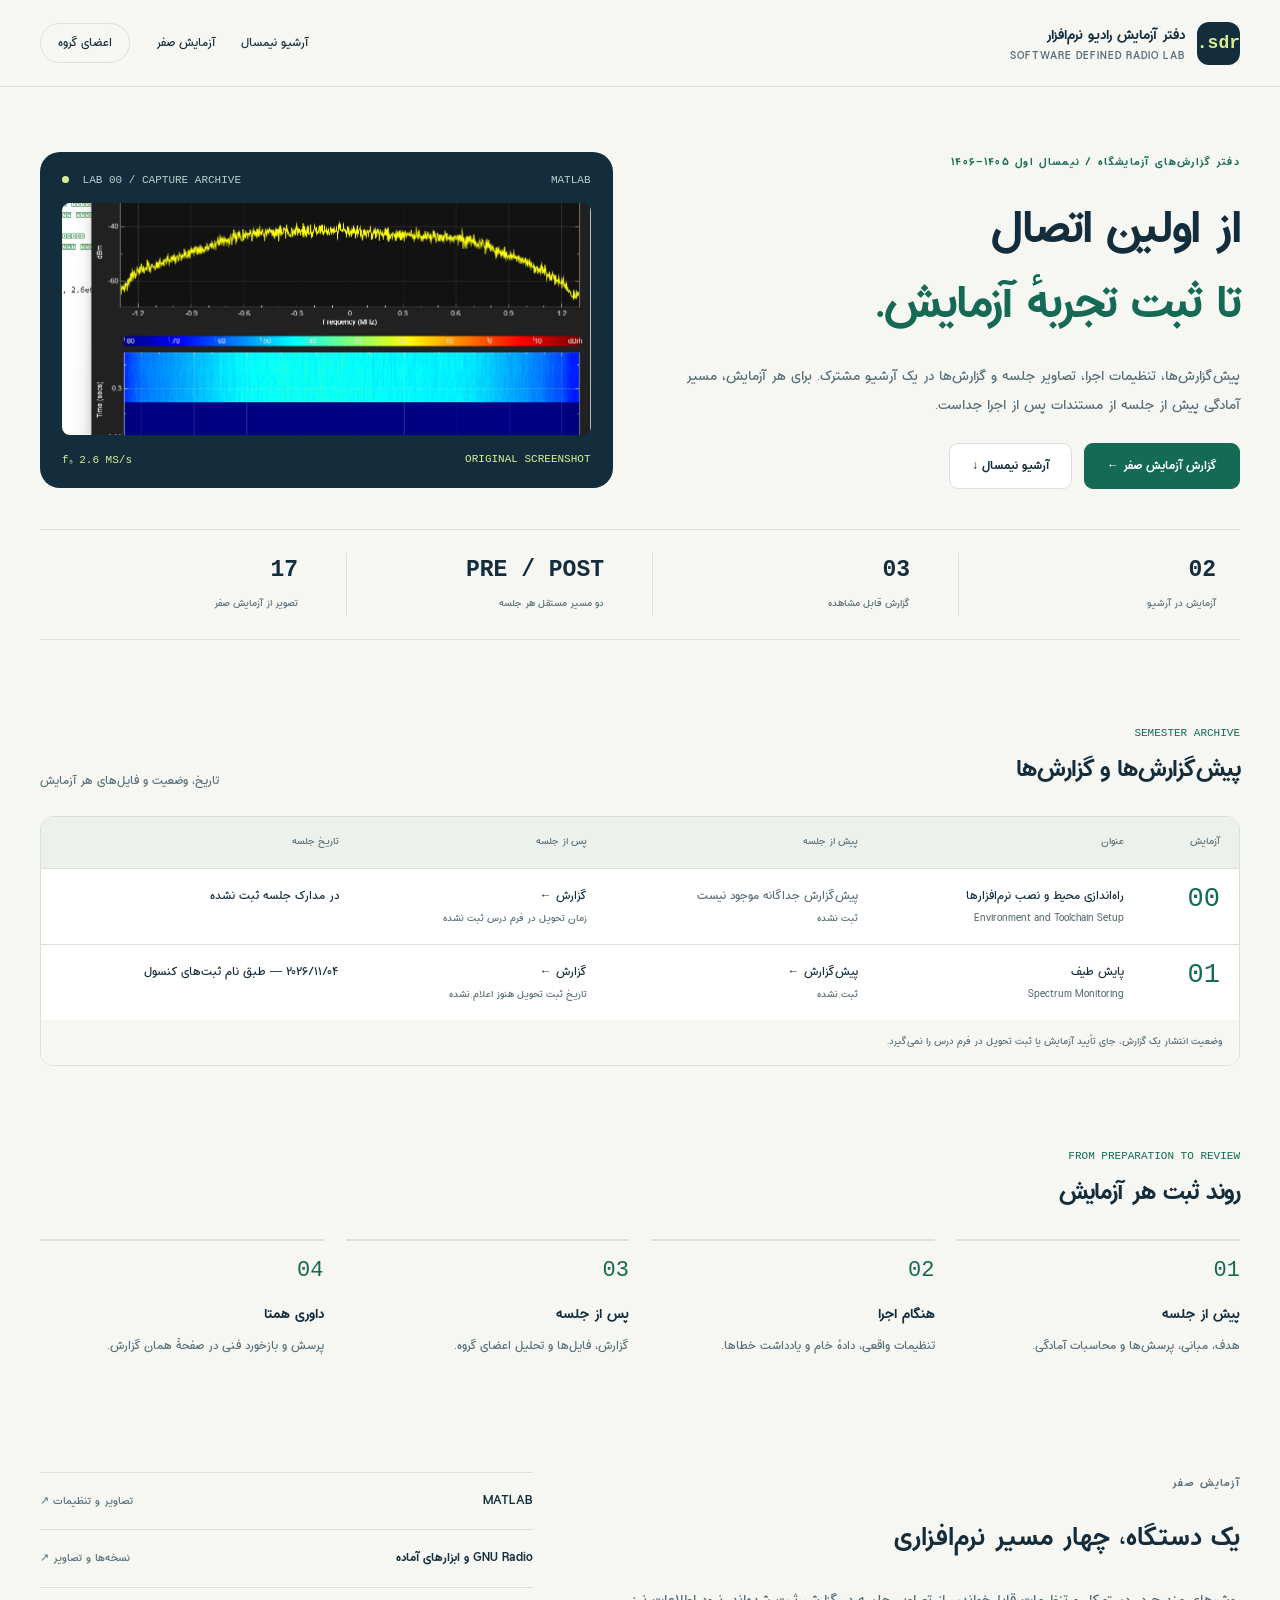
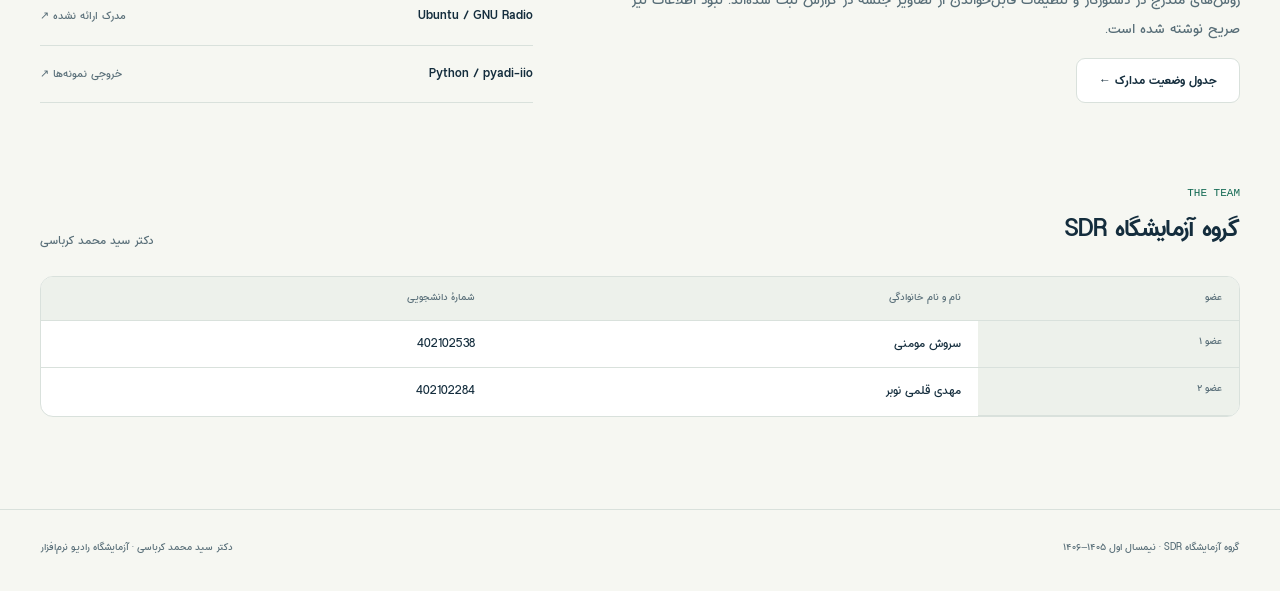
==== commit 4612a619: "report 1 draft" ====
--- a/index.html
+++ b/index.html
@@ -1 +1 @@
-<!doctype html><html lang="fa" dir="rtl"><head><meta charset="utf-8"><meta name="viewport" content="width=device-width,initial-scale=1"><meta name="description" content="آرشیو پیش‌گزارش‌ها، گزارش‌ها و مدارک آزمایشگاه رادیو نرم‌افزار"><meta name="theme-color" content="#142d3d"><title>دفتر آزمایش رادیو نرم‌افزار | آرشیو نیمسال</title><link rel="stylesheet" href="assets/css/site.css"><link rel="icon" href="assets/favicon.svg" type="image/svg+xml"><script defer src="assets/js/config.js"></script><script defer src="assets/js/site.js"></script></head><body data-comment-term=""><a class="skip" href="#main">رفتن به محتوا</a><header class="topbar"><div class="wrap nav"><a class="brand" href="index.html"><span class="brand-mark">sdr.</span><span>دفتر آزمایش رادیو نرم‌افزار<small dir="ltr">SOFTWARE DEFINED RADIO LAB</small></span></a><nav class="nav-links" aria-label="پیمایش اصلی"><a href="index.html#experiments">آرشیو نیمسال</a><a href="experiments/lab00/post/">آزمایش صفر</a><a href="index.html#team">اعضای گروه</a></nav></div></header><main id="main"><section class="hero wrap"><div class="hero-grid"><div><p class="eyebrow">دفتر گزارش‌های آزمایشگاه / نیمسال اول ۱۴۰۵–۱۴۰۶</p><h1>از اولین اتصال<br><span>تا ثبت تجربهٔ آزمایش.</span></h1><p class="lead">پیش‌گزارش‌ها، تنظیمات اجرا، تصاویر جلسه و گزارش‌ها در یک آرشیو مشترک. برای هر آزمایش، مسیر آمادگی پیش از جلسه از مستندات پس از اجرا جداست.</p><div class="actions"><a class="btn primary" href="experiments/lab00/post/">گزارش آزمایش صفر ←</a><a class="btn" href="#experiments">آرشیو نیمسال ↓</a></div></div><div class="hero-art"><div class="instrument-heading"><span><i class="dot"></i> LAB 00 / CAPTURE ARCHIVE</span><span>MATLAB</span></div><a href="experiments/lab00/post/#matlab"><img src="assets/images/MATLAB2.png" alt="تصویر اصلی Spectrum Analyzer از آزمایش صفر" width="1061" height="657"></a><div class="instrument-footer"><span>fₛ 2.6 MS/s</span><span>ORIGINAL SCREENSHOT</span></div></div></div><div class="facts"><div class="fact"><b>02</b><span>آزمایش در آرشیو</span></div><div class="fact"><b>02</b><span>گزارش قابل مشاهده</span></div><div class="fact"><b>PRE / POST</b><span>دو مسیر مستقل هر جلسه</span></div><div class="fact"><b>17</b><span>تصویر از آزمایش صفر</span></div></div></section><section class="wrap section" id="experiments"><div class="section-head"><div><div class="section-label">SEMESTER ARCHIVE</div><h2>پیش‌گزارش‌ها و گزارش‌ها</h2></div><p>تاریخ، وضعیت و فایل‌های هر آزمایش</p></div><div class="table-box"><table><thead><tr><th>آزمایش</th><th>عنوان</th><th>پیش از جلسه</th><th>پس از جلسه</th><th>تاریخ جلسه</th></tr></thead><tbody><tr><td><span class="lab-number">00</span></td><td>راه‌اندازی محیط و نصب نرم‌افزارها<small>Environment and Toolchain Setup</small></td><td><span class="text-muted">پیش‌گزارش جداگانه موجود نیست</span><small>ثبت نشده</small></td><td><a href="experiments/lab00/post/">گزارش ←</a><small>زمان تحویل در فرم درس ثبت نشده</small></td><td>در مدارک جلسه ثبت نشده</td></tr><tr><td><span class="lab-number">01</span></td><td>پیش‌گزارش آزمایش اول<small></small></td><td><a href="experiments/lab01/pre/">پیش‌گزارش ←</a><small>ثبت نشده</small></td><td><span class="text-muted">گزارش ارائه نشده</span><small>ثبت نشده</small></td><td>ثبت نشده</td></tr></tbody><caption>وضعیت انتشار یک گزارش، جای تأیید آزمایش یا ثبت تحویل در فرم درس را نمی‌گیرد.</caption></table></div></section><section class="section wrap"><div class="section-head"><div><div class="section-label">FROM PREPARATION TO REVIEW</div><h2>روند ثبت هر آزمایش</h2></div></div><div class="semester-flow"><div><b>01</b><h3>پیش از جلسه</h3><p>هدف، مبانی، پرسش‌ها و محاسبات آمادگی.</p></div><div><b>02</b><h3>هنگام اجرا</h3><p>تنظیمات واقعی، دادهٔ خام و یادداشت خطاها.</p></div><div><b>03</b><h3>پس از جلسه</h3><p>گزارش، فایل‌ها و تحلیل اعضای گروه.</p></div><div><b>04</b><h3>داوری همتا</h3><p>پرسش و بازخورد فنی در صفحهٔ همان گزارش.</p></div></div></section><section class="section wrap overview"><div><p class="eyebrow">آزمایش صفر</p><h2>یک دستگاه، چهار مسیر نرم‌افزاری</h2><p class="text-muted">روش‌های مندرج در دستورکار و تنظیمات قابل‌خواندن از تصاویر جلسه در گزارش ثبت شده‌اند. نبود اطلاعات نیز صریح نوشته شده است.</p><a class="btn" href="experiments/lab00/post/#readiness">جدول وضعیت مدارک ←</a></div><div class="route-list"><a class="route" href="experiments/lab00/post/#matlab"><b>MATLAB</b><span>تصاویر و تنظیمات ↗</span></a><a class="route" href="experiments/lab00/post/#windows"><b>GNU Radio و ابزارهای آماده</b><span>نسخه‌ها و تصاویر ↗</span></a><a class="route" href="experiments/lab00/post/#ubuntu"><b>Ubuntu / GNU Radio</b><span>مدرک ارائه نشده ↗</span></a><a class="route" href="experiments/lab00/post/#python"><b>Python / pyadi-iio</b><span>خروجی نمونه‌ها ↗</span></a></div></section><section class="section wrap" id="team"><div class="section-head"><div><div class="section-label">THE TEAM</div><h2>گروه آزمایشگاه SDR</h2></div><p>دکتر سید محمد کرباسی</p></div><div class="table-box identity-table"><table><thead><tr><th>عضو</th><th>نام و نام خانوادگی</th><th>شمارهٔ دانشجویی</th></tr></thead><tbody><tr><th scope="row">عضو ۱</th><td>سروش مومنی</td><td><bdi dir="ltr">402102538</bdi></td></tr><tr><th scope="row">عضو ۲</th><td>مهدی قلمی نوبر</td><td><bdi dir="ltr">402102284</bdi></td></tr></tbody></table></div></section></main><footer class="footer"><div class="wrap"><span>گروه آزمایشگاه SDR · نیمسال اول ۱۴۰۵–۱۴۰۶</span><span>دکتر سید محمد کرباسی · آزمایشگاه رادیو نرم‌افزار</span></div></footer><dialog class="lightbox" id="image-dialog" aria-labelledby="dialog-title"><div class="dialog-top"><b id="dialog-title">تصویر آزمایش</b><div><button type="button" data-zoom>اندازهٔ اصلی</button> <button type="button" data-close>بستن ×</button></div></div><p class="dialog-help">برای خواندن جزئیات، اندازهٔ اصلی را انتخاب کنید. کلید Escape پنجره را می‌بندد.</p><div class="zoom-area"><img alt=""></div></dialog></body></html>+<!doctype html><html lang="fa" dir="rtl"><head><meta charset="utf-8"><meta name="viewport" content="width=device-width,initial-scale=1"><meta name="description" content="آرشیو پیش‌گزارش‌ها، گزارش‌ها و مدارک آزمایشگاه رادیو نرم‌افزار"><meta name="theme-color" content="#142d3d"><title>دفتر آزمایش رادیو نرم‌افزار | آرشیو نیمسال</title><link rel="stylesheet" href="assets/css/site.css"><link rel="icon" href="assets/favicon.svg" type="image/svg+xml"><script defer src="assets/js/config.js"></script><script defer src="assets/js/site.js"></script></head><body data-comment-term=""><a class="skip" href="#main">رفتن به محتوا</a><header class="topbar"><div class="wrap nav"><a class="brand" href="index.html"><span class="brand-mark">sdr.</span><span>دفتر آزمایش رادیو نرم‌افزار<small dir="ltr">SOFTWARE DEFINED RADIO LAB</small></span></a><nav class="nav-links" aria-label="پیمایش اصلی"><a href="index.html#experiments">آرشیو نیمسال</a><a href="experiments/lab00/post/">آزمایش صفر</a><a href="index.html#team">اعضای گروه</a></nav></div></header><main id="main"><section class="hero wrap"><div class="hero-grid"><div><p class="eyebrow">دفتر گزارش‌های آزمایشگاه / نیمسال اول ۱۴۰۵–۱۴۰۶</p><h1>از اولین اتصال<br><span>تا ثبت تجربهٔ آزمایش.</span></h1><p class="lead">پیش‌گزارش‌ها، تنظیمات اجرا، تصاویر جلسه و گزارش‌ها در یک آرشیو مشترک. برای هر آزمایش، مسیر آمادگی پیش از جلسه از مستندات پس از اجرا جداست.</p><div class="actions"><a class="btn primary" href="experiments/lab00/post/">گزارش آزمایش صفر ←</a><a class="btn" href="#experiments">آرشیو نیمسال ↓</a></div></div><div class="hero-art"><div class="instrument-heading"><span><i class="dot"></i> LAB 00 / CAPTURE ARCHIVE</span><span>MATLAB</span></div><a href="experiments/lab00/post/#matlab"><img src="assets/images/MATLAB2.png" alt="تصویر اصلی Spectrum Analyzer از آزمایش صفر" width="1061" height="657"></a><div class="instrument-footer"><span>fₛ 2.6 MS/s</span><span>ORIGINAL SCREENSHOT</span></div></div></div><div class="facts"><div class="fact"><b>02</b><span>آزمایش در آرشیو</span></div><div class="fact"><b>03</b><span>گزارش قابل مشاهده</span></div><div class="fact"><b>PRE / POST</b><span>دو مسیر مستقل هر جلسه</span></div><div class="fact"><b>17</b><span>تصویر از آزمایش صفر</span></div></div></section><section class="wrap section" id="experiments"><div class="section-head"><div><div class="section-label">SEMESTER ARCHIVE</div><h2>پیش‌گزارش‌ها و گزارش‌ها</h2></div><p>تاریخ، وضعیت و فایل‌های هر آزمایش</p></div><div class="table-box"><table><thead><tr><th>آزمایش</th><th>عنوان</th><th>پیش از جلسه</th><th>پس از جلسه</th><th>تاریخ جلسه</th></tr></thead><tbody><tr><td><span class="lab-number">00</span></td><td>راه‌اندازی محیط و نصب نرم‌افزارها<small>Environment and Toolchain Setup</small></td><td><span class="text-muted">پیش‌گزارش جداگانه موجود نیست</span><small>ثبت نشده</small></td><td><a href="experiments/lab00/post/">گزارش ←</a><small>زمان تحویل در فرم درس ثبت نشده</small></td><td>در مدارک جلسه ثبت نشده</td></tr><tr><td><span class="lab-number">01</span></td><td>پایش طیف<small>Spectrum Monitoring</small></td><td><a href="experiments/lab01/pre/">پیش‌گزارش ←</a><small>ثبت نشده</small></td><td><a href="experiments/lab01/post/">گزارش ←</a><small>تاریخ ثبت تحویل هنوز اعلام نشده</small></td><td>۲۰۲۶/۱۱/۰۴ — طبق نام ثبت‌های کنسول</td></tr></tbody><caption>وضعیت انتشار یک گزارش، جای تأیید آزمایش یا ثبت تحویل در فرم درس را نمی‌گیرد.</caption></table></div></section><section class="section wrap"><div class="section-head"><div><div class="section-label">FROM PREPARATION TO REVIEW</div><h2>روند ثبت هر آزمایش</h2></div></div><div class="semester-flow"><div><b>01</b><h3>پیش از جلسه</h3><p>هدف، مبانی، پرسش‌ها و محاسبات آمادگی.</p></div><div><b>02</b><h3>هنگام اجرا</h3><p>تنظیمات واقعی، دادهٔ خام و یادداشت خطاها.</p></div><div><b>03</b><h3>پس از جلسه</h3><p>گزارش، فایل‌ها و تحلیل اعضای گروه.</p></div><div><b>04</b><h3>داوری همتا</h3><p>پرسش و بازخورد فنی در صفحهٔ همان گزارش.</p></div></div></section><section class="section wrap overview"><div><p class="eyebrow">آزمایش صفر</p><h2>یک دستگاه، چهار مسیر نرم‌افزاری</h2><p class="text-muted">روش‌های مندرج در دستورکار و تنظیمات قابل‌خواندن از تصاویر جلسه در گزارش ثبت شده‌اند. نبود اطلاعات نیز صریح نوشته شده است.</p><a class="btn" href="experiments/lab00/post/#readiness">جدول وضعیت مدارک ←</a></div><div class="route-list"><a class="route" href="experiments/lab00/post/#matlab"><b>MATLAB</b><span>تصاویر و تنظیمات ↗</span></a><a class="route" href="experiments/lab00/post/#windows"><b>GNU Radio و ابزارهای آماده</b><span>نسخه‌ها و تصاویر ↗</span></a><a class="route" href="experiments/lab00/post/#ubuntu"><b>Ubuntu / GNU Radio</b><span>مدرک ارائه نشده ↗</span></a><a class="route" href="experiments/lab00/post/#python"><b>Python / pyadi-iio</b><span>خروجی نمونه‌ها ↗</span></a></div></section><section class="section wrap" id="team"><div class="section-head"><div><div class="section-label">THE TEAM</div><h2>گروه آزمایشگاه SDR</h2></div><p>دکتر سید محمد کرباسی</p></div><div class="table-box identity-table"><table><thead><tr><th>عضو</th><th>نام و نام خانوادگی</th><th>شمارهٔ دانشجویی</th></tr></thead><tbody><tr><th scope="row">عضو ۱</th><td>سروش مومنی</td><td><bdi dir="ltr">402102538</bdi></td></tr><tr><th scope="row">عضو ۲</th><td>مهدی قلمی نوبر</td><td><bdi dir="ltr">402102284</bdi></td></tr></tbody></table></div></section></main><footer class="footer"><div class="wrap"><span>گروه آزمایشگاه SDR · نیمسال اول ۱۴۰۵–۱۴۰۶</span><span>دکتر سید محمد کرباسی · آزمایشگاه رادیو نرم‌افزار</span></div></footer><dialog class="lightbox" id="image-dialog" aria-labelledby="dialog-title"><div class="dialog-top"><b id="dialog-title">تصویر آزمایش</b><div><button type="button" data-zoom>اندازهٔ اصلی</button> <button type="button" data-close>بستن ×</button></div></div><p class="dialog-help">برای خواندن جزئیات، اندازهٔ اصلی را انتخاب کنید. کلید Escape پنجره را می‌بندد.</p><div class="zoom-area"><img alt=""></div></dialog></body></html>
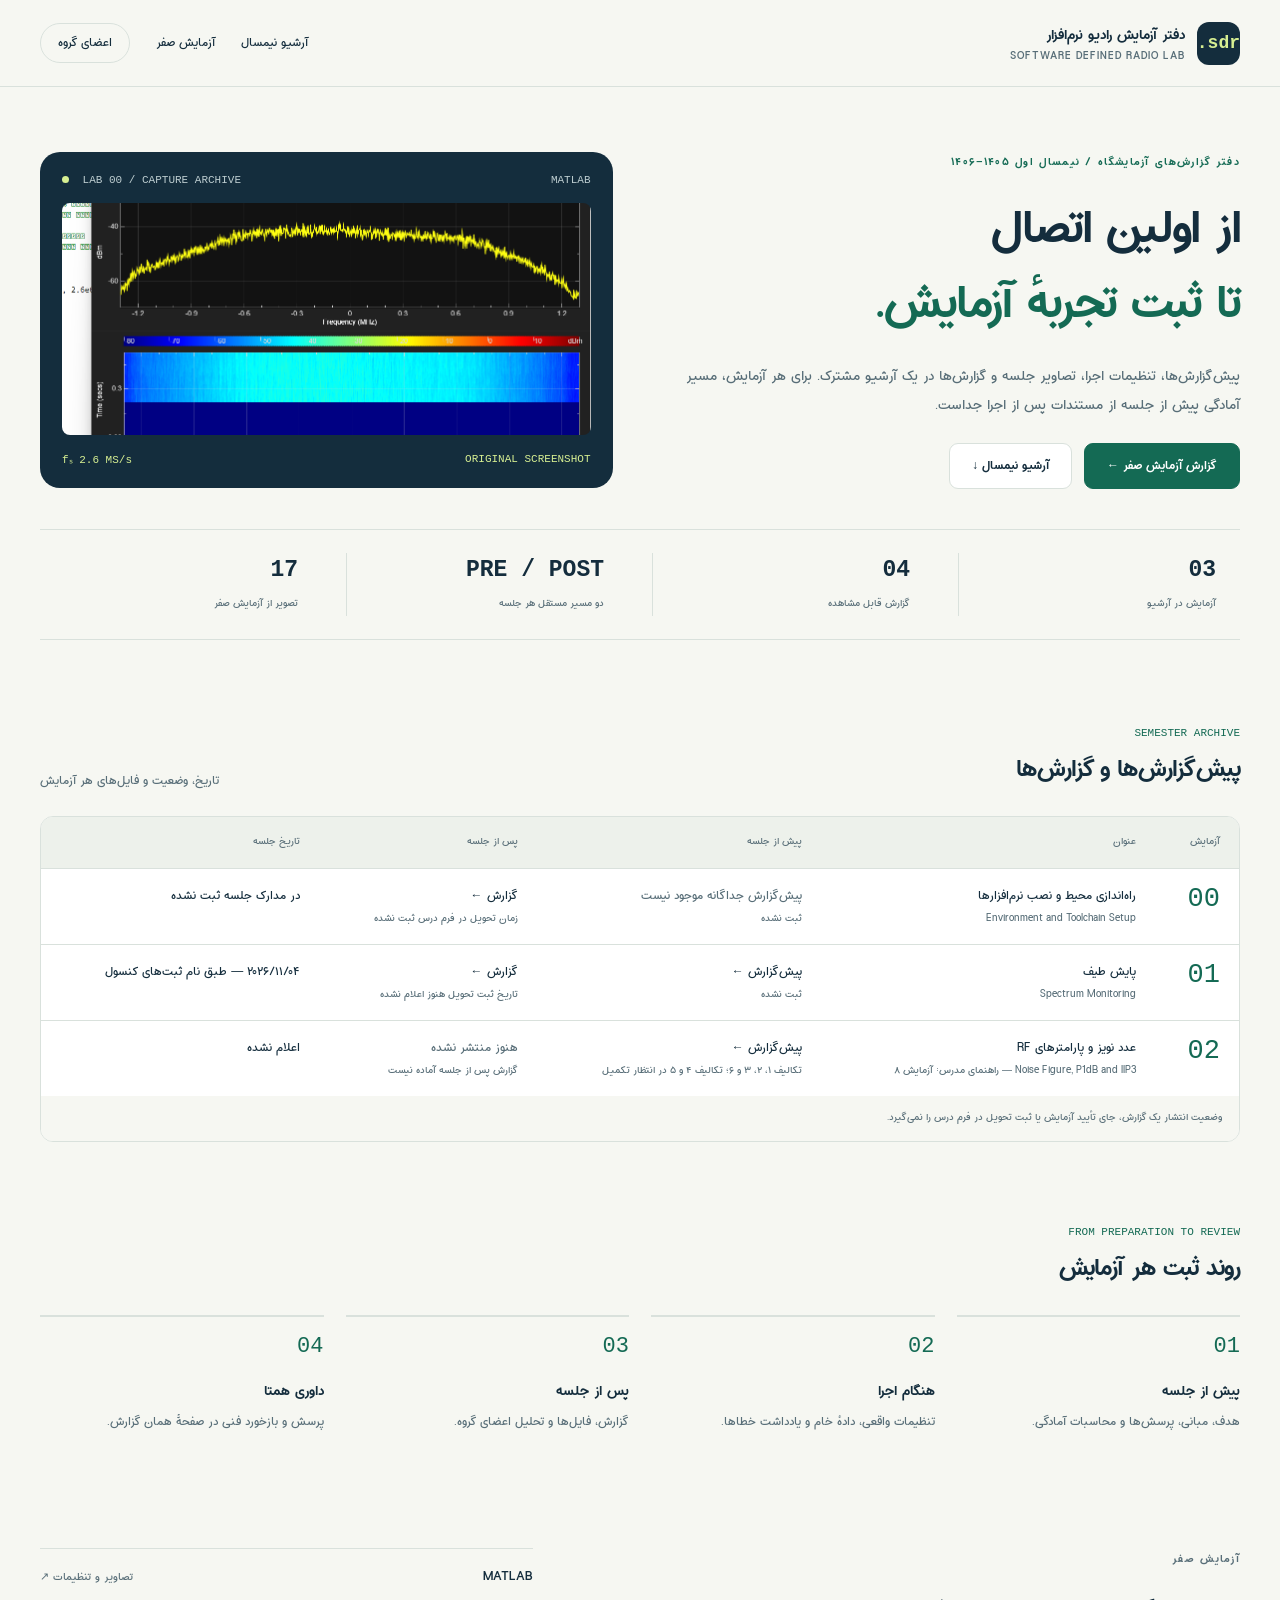
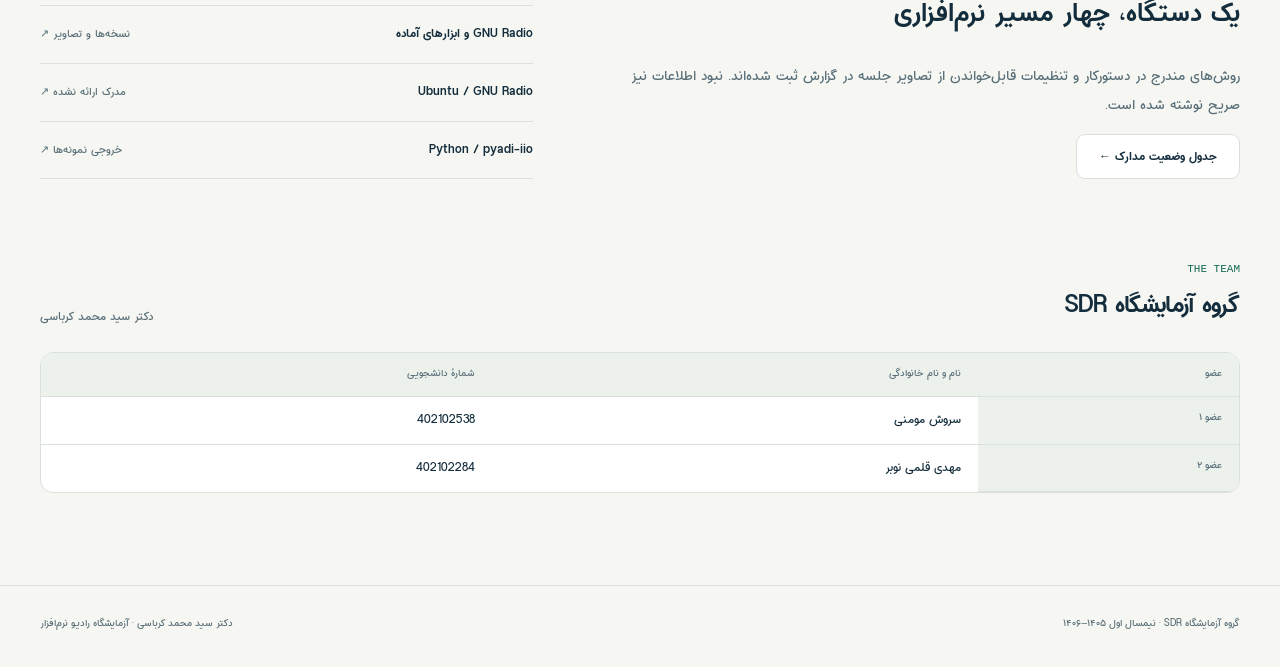
==== commit 6f4c33d2: "pre2 added" ====
--- a/index.html
+++ b/index.html
@@ -1 +1 @@
-<!doctype html><html lang="fa" dir="rtl"><head><meta charset="utf-8"><meta name="viewport" content="width=device-width,initial-scale=1"><meta name="description" content="آرشیو پیش‌گزارش‌ها، گزارش‌ها و مدارک آزمایشگاه رادیو نرم‌افزار"><meta name="theme-color" content="#142d3d"><title>دفتر آزمایش رادیو نرم‌افزار | آرشیو نیمسال</title><link rel="stylesheet" href="assets/css/site.css"><link rel="icon" href="assets/favicon.svg" type="image/svg+xml"><script defer src="assets/js/config.js"></script><script defer src="assets/js/site.js"></script></head><body data-comment-term=""><a class="skip" href="#main">رفتن به محتوا</a><header class="topbar"><div class="wrap nav"><a class="brand" href="index.html"><span class="brand-mark">sdr.</span><span>دفتر آزمایش رادیو نرم‌افزار<small dir="ltr">SOFTWARE DEFINED RADIO LAB</small></span></a><nav class="nav-links" aria-label="پیمایش اصلی"><a href="index.html#experiments">آرشیو نیمسال</a><a href="experiments/lab00/post/">آزمایش صفر</a><a href="index.html#team">اعضای گروه</a></nav></div></header><main id="main"><section class="hero wrap"><div class="hero-grid"><div><p class="eyebrow">دفتر گزارش‌های آزمایشگاه / نیمسال اول ۱۴۰۵–۱۴۰۶</p><h1>از اولین اتصال<br><span>تا ثبت تجربهٔ آزمایش.</span></h1><p class="lead">پیش‌گزارش‌ها، تنظیمات اجرا، تصاویر جلسه و گزارش‌ها در یک آرشیو مشترک. برای هر آزمایش، مسیر آمادگی پیش از جلسه از مستندات پس از اجرا جداست.</p><div class="actions"><a class="btn primary" href="experiments/lab00/post/">گزارش آزمایش صفر ←</a><a class="btn" href="#experiments">آرشیو نیمسال ↓</a></div></div><div class="hero-art"><div class="instrument-heading"><span><i class="dot"></i> LAB 00 / CAPTURE ARCHIVE</span><span>MATLAB</span></div><a href="experiments/lab00/post/#matlab"><img src="assets/images/MATLAB2.png" alt="تصویر اصلی Spectrum Analyzer از آزمایش صفر" width="1061" height="657"></a><div class="instrument-footer"><span>fₛ 2.6 MS/s</span><span>ORIGINAL SCREENSHOT</span></div></div></div><div class="facts"><div class="fact"><b>02</b><span>آزمایش در آرشیو</span></div><div class="fact"><b>03</b><span>گزارش قابل مشاهده</span></div><div class="fact"><b>PRE / POST</b><span>دو مسیر مستقل هر جلسه</span></div><div class="fact"><b>17</b><span>تصویر از آزمایش صفر</span></div></div></section><section class="wrap section" id="experiments"><div class="section-head"><div><div class="section-label">SEMESTER ARCHIVE</div><h2>پیش‌گزارش‌ها و گزارش‌ها</h2></div><p>تاریخ، وضعیت و فایل‌های هر آزمایش</p></div><div class="table-box"><table><thead><tr><th>آزمایش</th><th>عنوان</th><th>پیش از جلسه</th><th>پس از جلسه</th><th>تاریخ جلسه</th></tr></thead><tbody><tr><td><span class="lab-number">00</span></td><td>راه‌اندازی محیط و نصب نرم‌افزارها<small>Environment and Toolchain Setup</small></td><td><span class="text-muted">پیش‌گزارش جداگانه موجود نیست</span><small>ثبت نشده</small></td><td><a href="experiments/lab00/post/">گزارش ←</a><small>زمان تحویل در فرم درس ثبت نشده</small></td><td>در مدارک جلسه ثبت نشده</td></tr><tr><td><span class="lab-number">01</span></td><td>پایش طیف<small>Spectrum Monitoring</small></td><td><a href="experiments/lab01/pre/">پیش‌گزارش ←</a><small>ثبت نشده</small></td><td><a href="experiments/lab01/post/">گزارش ←</a><small>تاریخ ثبت تحویل هنوز اعلام نشده</small></td><td>۲۰۲۶/۱۱/۰۴ — طبق نام ثبت‌های کنسول</td></tr></tbody><caption>وضعیت انتشار یک گزارش، جای تأیید آزمایش یا ثبت تحویل در فرم درس را نمی‌گیرد.</caption></table></div></section><section class="section wrap"><div class="section-head"><div><div class="section-label">FROM PREPARATION TO REVIEW</div><h2>روند ثبت هر آزمایش</h2></div></div><div class="semester-flow"><div><b>01</b><h3>پیش از جلسه</h3><p>هدف، مبانی، پرسش‌ها و محاسبات آمادگی.</p></div><div><b>02</b><h3>هنگام اجرا</h3><p>تنظیمات واقعی، دادهٔ خام و یادداشت خطاها.</p></div><div><b>03</b><h3>پس از جلسه</h3><p>گزارش، فایل‌ها و تحلیل اعضای گروه.</p></div><div><b>04</b><h3>داوری همتا</h3><p>پرسش و بازخورد فنی در صفحهٔ همان گزارش.</p></div></div></section><section class="section wrap overview"><div><p class="eyebrow">آزمایش صفر</p><h2>یک دستگاه، چهار مسیر نرم‌افزاری</h2><p class="text-muted">روش‌های مندرج در دستورکار و تنظیمات قابل‌خواندن از تصاویر جلسه در گزارش ثبت شده‌اند. نبود اطلاعات نیز صریح نوشته شده است.</p><a class="btn" href="experiments/lab00/post/#readiness">جدول وضعیت مدارک ←</a></div><div class="route-list"><a class="route" href="experiments/lab00/post/#matlab"><b>MATLAB</b><span>تصاویر و تنظیمات ↗</span></a><a class="route" href="experiments/lab00/post/#windows"><b>GNU Radio و ابزارهای آماده</b><span>نسخه‌ها و تصاویر ↗</span></a><a class="route" href="experiments/lab00/post/#ubuntu"><b>Ubuntu / GNU Radio</b><span>مدرک ارائه نشده ↗</span></a><a class="route" href="experiments/lab00/post/#python"><b>Python / pyadi-iio</b><span>خروجی نمونه‌ها ↗</span></a></div></section><section class="section wrap" id="team"><div class="section-head"><div><div class="section-label">THE TEAM</div><h2>گروه آزمایشگاه SDR</h2></div><p>دکتر سید محمد کرباسی</p></div><div class="table-box identity-table"><table><thead><tr><th>عضو</th><th>نام و نام خانوادگی</th><th>شمارهٔ دانشجویی</th></tr></thead><tbody><tr><th scope="row">عضو ۱</th><td>سروش مومنی</td><td><bdi dir="ltr">402102538</bdi></td></tr><tr><th scope="row">عضو ۲</th><td>مهدی قلمی نوبر</td><td><bdi dir="ltr">402102284</bdi></td></tr></tbody></table></div></section></main><footer class="footer"><div class="wrap"><span>گروه آزمایشگاه SDR · نیمسال اول ۱۴۰۵–۱۴۰۶</span><span>دکتر سید محمد کرباسی · آزمایشگاه رادیو نرم‌افزار</span></div></footer><dialog class="lightbox" id="image-dialog" aria-labelledby="dialog-title"><div class="dialog-top"><b id="dialog-title">تصویر آزمایش</b><div><button type="button" data-zoom>اندازهٔ اصلی</button> <button type="button" data-close>بستن ×</button></div></div><p class="dialog-help">برای خواندن جزئیات، اندازهٔ اصلی را انتخاب کنید. کلید Escape پنجره را می‌بندد.</p><div class="zoom-area"><img alt=""></div></dialog></body></html>+<!doctype html><html lang="fa" dir="rtl"><head><meta charset="utf-8"><meta name="viewport" content="width=device-width,initial-scale=1"><meta name="description" content="آرشیو پیش‌گزارش‌ها، گزارش‌ها و مدارک آزمایشگاه رادیو نرم‌افزار"><meta name="theme-color" content="#142d3d"><title>دفتر آزمایش رادیو نرم‌افزار | آرشیو نیمسال</title><link rel="stylesheet" href="assets/css/site.css"><link rel="icon" href="assets/favicon.svg" type="image/svg+xml"><script defer src="assets/js/config.js"></script><script defer src="assets/js/site.js"></script></head><body data-comment-term=""><a class="skip" href="#main">رفتن به محتوا</a><header class="topbar"><div class="wrap nav"><a class="brand" href="index.html"><span class="brand-mark">sdr.</span><span>دفتر آزمایش رادیو نرم‌افزار<small dir="ltr">SOFTWARE DEFINED RADIO LAB</small></span></a><nav class="nav-links" aria-label="پیمایش اصلی"><a href="index.html#experiments">آرشیو نیمسال</a><a href="experiments/lab00/post/">آزمایش صفر</a><a href="index.html#team">اعضای گروه</a></nav></div></header><main id="main"><section class="hero wrap"><div class="hero-grid"><div><p class="eyebrow">دفتر گزارش‌های آزمایشگاه / نیمسال اول ۱۴۰۵–۱۴۰۶</p><h1>از اولین اتصال<br><span>تا ثبت تجربهٔ آزمایش.</span></h1><p class="lead">پیش‌گزارش‌ها، تنظیمات اجرا، تصاویر جلسه و گزارش‌ها در یک آرشیو مشترک. برای هر آزمایش، مسیر آمادگی پیش از جلسه از مستندات پس از اجرا جداست.</p><div class="actions"><a class="btn primary" href="experiments/lab00/post/">گزارش آزمایش صفر ←</a><a class="btn" href="#experiments">آرشیو نیمسال ↓</a></div></div><div class="hero-art"><div class="instrument-heading"><span><i class="dot"></i> LAB 00 / CAPTURE ARCHIVE</span><span>MATLAB</span></div><a href="experiments/lab00/post/#matlab"><img src="assets/images/MATLAB2.png" alt="تصویر اصلی Spectrum Analyzer از آزمایش صفر" width="1061" height="657"></a><div class="instrument-footer"><span>fₛ 2.6 MS/s</span><span>ORIGINAL SCREENSHOT</span></div></div></div><div class="facts"><div class="fact"><b>03</b><span>آزمایش در آرشیو</span></div><div class="fact"><b>04</b><span>گزارش قابل مشاهده</span></div><div class="fact"><b>PRE / POST</b><span>دو مسیر مستقل هر جلسه</span></div><div class="fact"><b>17</b><span>تصویر از آزمایش صفر</span></div></div></section><section class="wrap section" id="experiments"><div class="section-head"><div><div class="section-label">SEMESTER ARCHIVE</div><h2>پیش‌گزارش‌ها و گزارش‌ها</h2></div><p>تاریخ، وضعیت و فایل‌های هر آزمایش</p></div><div class="table-box"><table><thead><tr><th>آزمایش</th><th>عنوان</th><th>پیش از جلسه</th><th>پس از جلسه</th><th>تاریخ جلسه</th></tr></thead><tbody><tr><td><span class="lab-number">00</span></td><td>راه‌اندازی محیط و نصب نرم‌افزارها<small>Environment and Toolchain Setup</small></td><td><span class="text-muted">پیش‌گزارش جداگانه موجود نیست</span><small>ثبت نشده</small></td><td><a href="experiments/lab00/post/">گزارش ←</a><small>زمان تحویل در فرم درس ثبت نشده</small></td><td>در مدارک جلسه ثبت نشده</td></tr><tr><td><span class="lab-number">01</span></td><td>پایش طیف<small>Spectrum Monitoring</small></td><td><a href="experiments/lab01/pre/">پیش‌گزارش ←</a><small>ثبت نشده</small></td><td><a href="experiments/lab01/post/">گزارش ←</a><small>تاریخ ثبت تحویل هنوز اعلام نشده</small></td><td>۲۰۲۶/۱۱/۰۴ — طبق نام ثبت‌های کنسول</td></tr><tr><td><span class="lab-number">02</span></td><td>عدد نویز و پارامترهای RF<small>Noise Figure, P1dB and IIP3 — راهنمای مدرس: آزمایش ۸</small></td><td><a href="experiments/lab02/pre/">پیش‌گزارش ←</a><small>تکالیف ۱، ۲، ۳ و ۶؛ تکالیف ۴ و ۵ در انتظار تکمیل</small></td><td><span class="text-muted">هنوز منتشر نشده</span><small>گزارش پس از جلسه آماده نیست</small></td><td>اعلام نشده</td></tr></tbody><caption>وضعیت انتشار یک گزارش، جای تأیید آزمایش یا ثبت تحویل در فرم درس را نمی‌گیرد.</caption></table></div></section><section class="section wrap"><div class="section-head"><div><div class="section-label">FROM PREPARATION TO REVIEW</div><h2>روند ثبت هر آزمایش</h2></div></div><div class="semester-flow"><div><b>01</b><h3>پیش از جلسه</h3><p>هدف، مبانی، پرسش‌ها و محاسبات آمادگی.</p></div><div><b>02</b><h3>هنگام اجرا</h3><p>تنظیمات واقعی، دادهٔ خام و یادداشت خطاها.</p></div><div><b>03</b><h3>پس از جلسه</h3><p>گزارش، فایل‌ها و تحلیل اعضای گروه.</p></div><div><b>04</b><h3>داوری همتا</h3><p>پرسش و بازخورد فنی در صفحهٔ همان گزارش.</p></div></div></section><section class="section wrap overview"><div><p class="eyebrow">آزمایش صفر</p><h2>یک دستگاه، چهار مسیر نرم‌افزاری</h2><p class="text-muted">روش‌های مندرج در دستورکار و تنظیمات قابل‌خواندن از تصاویر جلسه در گزارش ثبت شده‌اند. نبود اطلاعات نیز صریح نوشته شده است.</p><a class="btn" href="experiments/lab00/post/#readiness">جدول وضعیت مدارک ←</a></div><div class="route-list"><a class="route" href="experiments/lab00/post/#matlab"><b>MATLAB</b><span>تصاویر و تنظیمات ↗</span></a><a class="route" href="experiments/lab00/post/#windows"><b>GNU Radio و ابزارهای آماده</b><span>نسخه‌ها و تصاویر ↗</span></a><a class="route" href="experiments/lab00/post/#ubuntu"><b>Ubuntu / GNU Radio</b><span>مدرک ارائه نشده ↗</span></a><a class="route" href="experiments/lab00/post/#python"><b>Python / pyadi-iio</b><span>خروجی نمونه‌ها ↗</span></a></div></section><section class="section wrap" id="team"><div class="section-head"><div><div class="section-label">THE TEAM</div><h2>گروه آزمایشگاه SDR</h2></div><p>دکتر سید محمد کرباسی</p></div><div class="table-box identity-table"><table><thead><tr><th>عضو</th><th>نام و نام خانوادگی</th><th>شمارهٔ دانشجویی</th></tr></thead><tbody><tr><th scope="row">عضو ۱</th><td>سروش مومنی</td><td><bdi dir="ltr">402102538</bdi></td></tr><tr><th scope="row">عضو ۲</th><td>مهدی قلمی نوبر</td><td><bdi dir="ltr">402102284</bdi></td></tr></tbody></table></div></section></main><footer class="footer"><div class="wrap"><span>گروه آزمایشگاه SDR · نیمسال اول ۱۴۰۵–۱۴۰۶</span><span>دکتر سید محمد کرباسی · آزمایشگاه رادیو نرم‌افزار</span></div></footer><dialog class="lightbox" id="image-dialog" aria-labelledby="dialog-title"><div class="dialog-top"><b id="dialog-title">تصویر آزمایش</b><div><button type="button" data-zoom>اندازهٔ اصلی</button> <button type="button" data-close>بستن ×</button></div></div><p class="dialog-help">برای خواندن جزئیات، اندازهٔ اصلی را انتخاب کنید. کلید Escape پنجره را می‌بندد.</p><div class="zoom-area"><img alt=""></div></dialog></body></html>
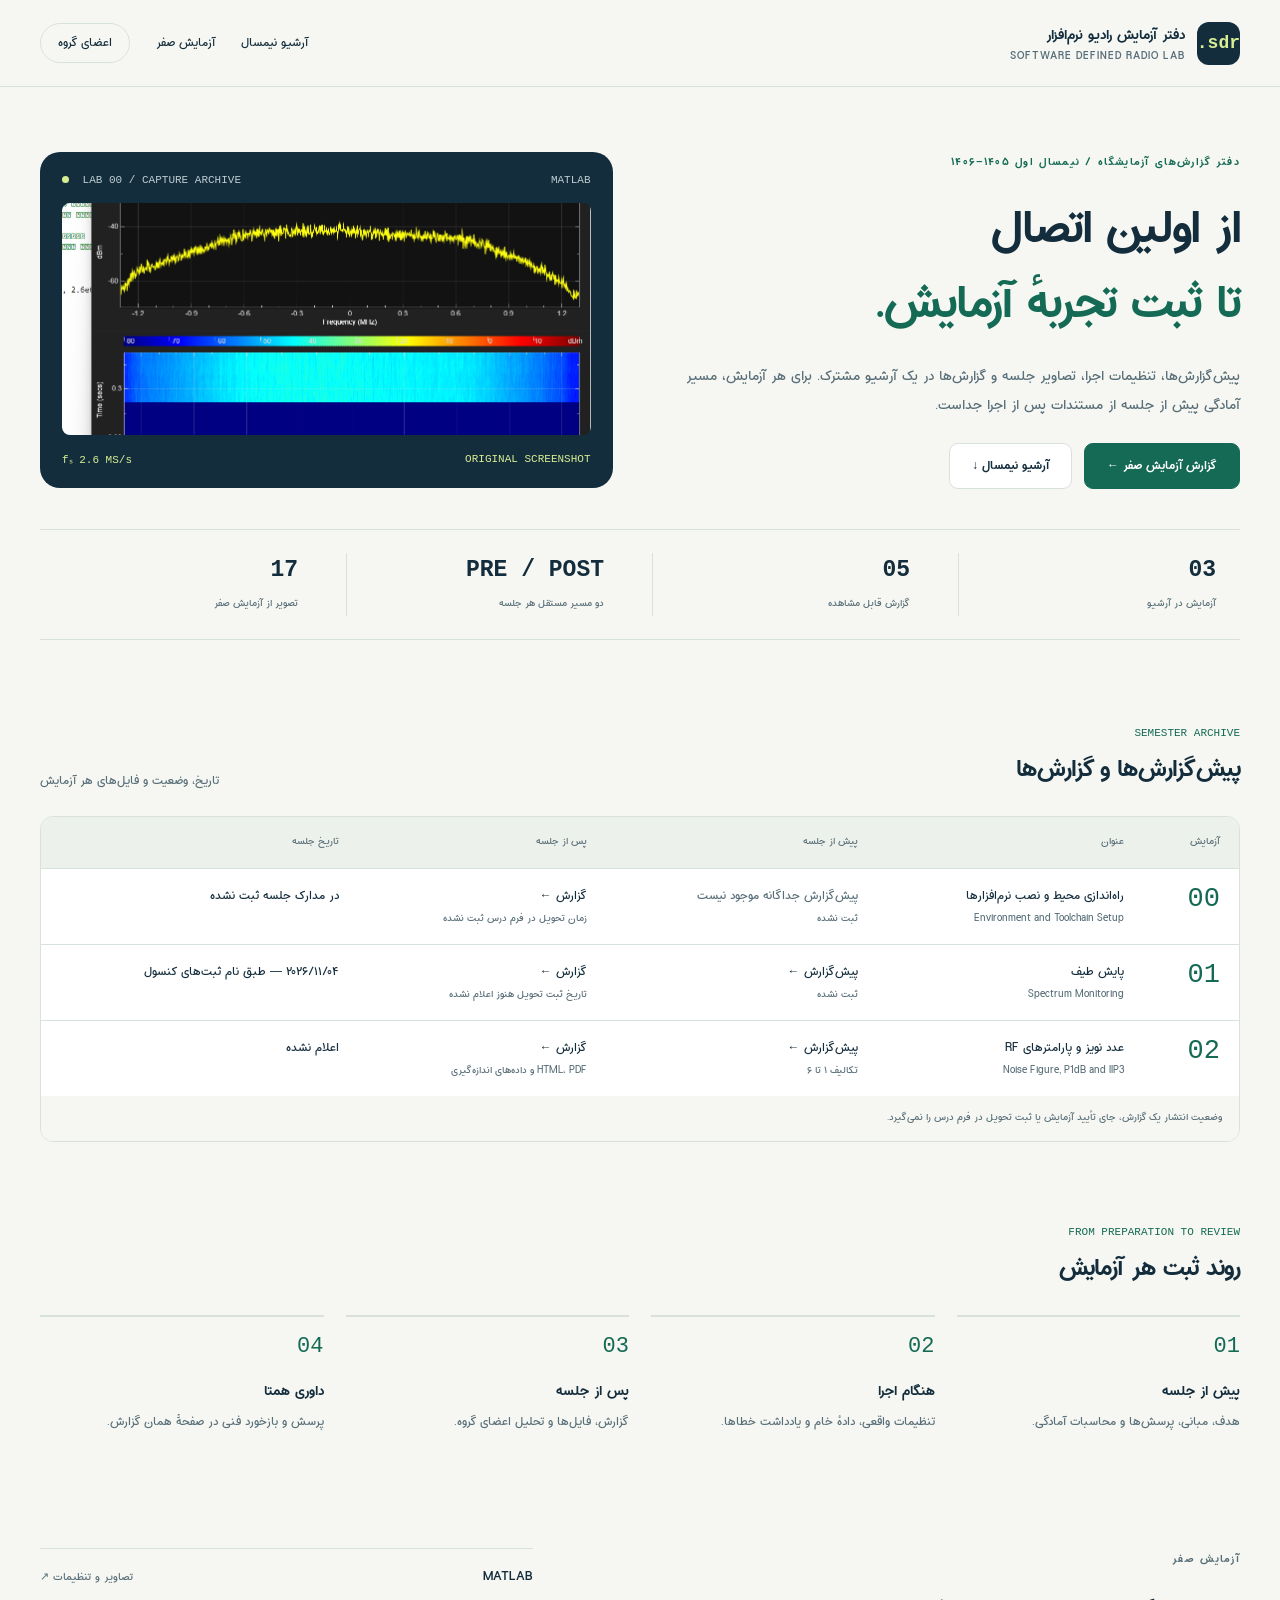
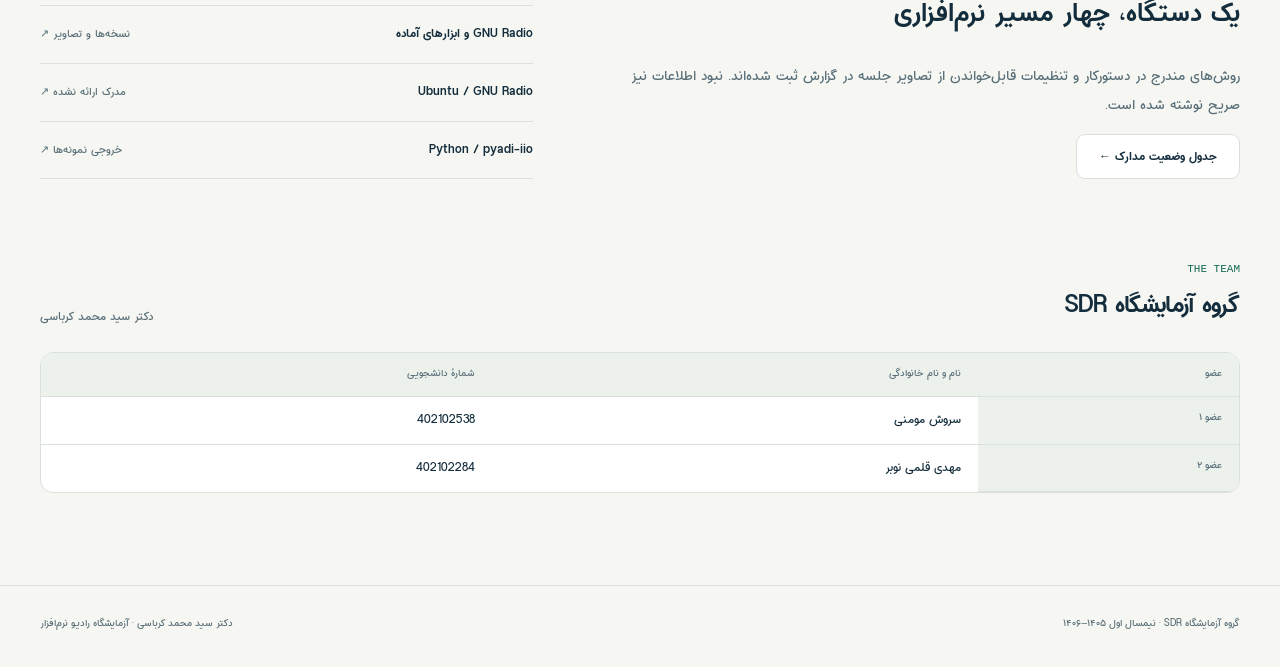
==== commit e131df85: "lab 2 added" ====
--- a/index.html
+++ b/index.html
@@ -1 +1 @@
-<!doctype html><html lang="fa" dir="rtl"><head><meta charset="utf-8"><meta name="viewport" content="width=device-width,initial-scale=1"><meta name="description" content="آرشیو پیش‌گزارش‌ها، گزارش‌ها و مدارک آزمایشگاه رادیو نرم‌افزار"><meta name="theme-color" content="#142d3d"><title>دفتر آزمایش رادیو نرم‌افزار | آرشیو نیمسال</title><link rel="stylesheet" href="assets/css/site.css"><link rel="icon" href="assets/favicon.svg" type="image/svg+xml"><script defer src="assets/js/config.js"></script><script defer src="assets/js/site.js"></script></head><body data-comment-term=""><a class="skip" href="#main">رفتن به محتوا</a><header class="topbar"><div class="wrap nav"><a class="brand" href="index.html"><span class="brand-mark">sdr.</span><span>دفتر آزمایش رادیو نرم‌افزار<small dir="ltr">SOFTWARE DEFINED RADIO LAB</small></span></a><nav class="nav-links" aria-label="پیمایش اصلی"><a href="index.html#experiments">آرشیو نیمسال</a><a href="experiments/lab00/post/">آزمایش صفر</a><a href="index.html#team">اعضای گروه</a></nav></div></header><main id="main"><section class="hero wrap"><div class="hero-grid"><div><p class="eyebrow">دفتر گزارش‌های آزمایشگاه / نیمسال اول ۱۴۰۵–۱۴۰۶</p><h1>از اولین اتصال<br><span>تا ثبت تجربهٔ آزمایش.</span></h1><p class="lead">پیش‌گزارش‌ها، تنظیمات اجرا، تصاویر جلسه و گزارش‌ها در یک آرشیو مشترک. برای هر آزمایش، مسیر آمادگی پیش از جلسه از مستندات پس از اجرا جداست.</p><div class="actions"><a class="btn primary" href="experiments/lab00/post/">گزارش آزمایش صفر ←</a><a class="btn" href="#experiments">آرشیو نیمسال ↓</a></div></div><div class="hero-art"><div class="instrument-heading"><span><i class="dot"></i> LAB 00 / CAPTURE ARCHIVE</span><span>MATLAB</span></div><a href="experiments/lab00/post/#matlab"><img src="assets/images/MATLAB2.png" alt="تصویر اصلی Spectrum Analyzer از آزمایش صفر" width="1061" height="657"></a><div class="instrument-footer"><span>fₛ 2.6 MS/s</span><span>ORIGINAL SCREENSHOT</span></div></div></div><div class="facts"><div class="fact"><b>03</b><span>آزمایش در آرشیو</span></div><div class="fact"><b>04</b><span>گزارش قابل مشاهده</span></div><div class="fact"><b>PRE / POST</b><span>دو مسیر مستقل هر جلسه</span></div><div class="fact"><b>17</b><span>تصویر از آزمایش صفر</span></div></div></section><section class="wrap section" id="experiments"><div class="section-head"><div><div class="section-label">SEMESTER ARCHIVE</div><h2>پیش‌گزارش‌ها و گزارش‌ها</h2></div><p>تاریخ، وضعیت و فایل‌های هر آزمایش</p></div><div class="table-box"><table><thead><tr><th>آزمایش</th><th>عنوان</th><th>پیش از جلسه</th><th>پس از جلسه</th><th>تاریخ جلسه</th></tr></thead><tbody><tr><td><span class="lab-number">00</span></td><td>راه‌اندازی محیط و نصب نرم‌افزارها<small>Environment and Toolchain Setup</small></td><td><span class="text-muted">پیش‌گزارش جداگانه موجود نیست</span><small>ثبت نشده</small></td><td><a href="experiments/lab00/post/">گزارش ←</a><small>زمان تحویل در فرم درس ثبت نشده</small></td><td>در مدارک جلسه ثبت نشده</td></tr><tr><td><span class="lab-number">01</span></td><td>پایش طیف<small>Spectrum Monitoring</small></td><td><a href="experiments/lab01/pre/">پیش‌گزارش ←</a><small>ثبت نشده</small></td><td><a href="experiments/lab01/post/">گزارش ←</a><small>تاریخ ثبت تحویل هنوز اعلام نشده</small></td><td>۲۰۲۶/۱۱/۰۴ — طبق نام ثبت‌های کنسول</td></tr><tr><td><span class="lab-number">02</span></td><td>عدد نویز و پارامترهای RF<small>Noise Figure, P1dB and IIP3 — راهنمای مدرس: آزمایش ۸</small></td><td><a href="experiments/lab02/pre/">پیش‌گزارش ←</a><small>تکالیف ۱، ۲، ۳ و ۶؛ تکالیف ۴ و ۵ در انتظار تکمیل</small></td><td><span class="text-muted">هنوز منتشر نشده</span><small>گزارش پس از جلسه آماده نیست</small></td><td>اعلام نشده</td></tr></tbody><caption>وضعیت انتشار یک گزارش، جای تأیید آزمایش یا ثبت تحویل در فرم درس را نمی‌گیرد.</caption></table></div></section><section class="section wrap"><div class="section-head"><div><div class="section-label">FROM PREPARATION TO REVIEW</div><h2>روند ثبت هر آزمایش</h2></div></div><div class="semester-flow"><div><b>01</b><h3>پیش از جلسه</h3><p>هدف، مبانی، پرسش‌ها و محاسبات آمادگی.</p></div><div><b>02</b><h3>هنگام اجرا</h3><p>تنظیمات واقعی، دادهٔ خام و یادداشت خطاها.</p></div><div><b>03</b><h3>پس از جلسه</h3><p>گزارش، فایل‌ها و تحلیل اعضای گروه.</p></div><div><b>04</b><h3>داوری همتا</h3><p>پرسش و بازخورد فنی در صفحهٔ همان گزارش.</p></div></div></section><section class="section wrap overview"><div><p class="eyebrow">آزمایش صفر</p><h2>یک دستگاه، چهار مسیر نرم‌افزاری</h2><p class="text-muted">روش‌های مندرج در دستورکار و تنظیمات قابل‌خواندن از تصاویر جلسه در گزارش ثبت شده‌اند. نبود اطلاعات نیز صریح نوشته شده است.</p><a class="btn" href="experiments/lab00/post/#readiness">جدول وضعیت مدارک ←</a></div><div class="route-list"><a class="route" href="experiments/lab00/post/#matlab"><b>MATLAB</b><span>تصاویر و تنظیمات ↗</span></a><a class="route" href="experiments/lab00/post/#windows"><b>GNU Radio و ابزارهای آماده</b><span>نسخه‌ها و تصاویر ↗</span></a><a class="route" href="experiments/lab00/post/#ubuntu"><b>Ubuntu / GNU Radio</b><span>مدرک ارائه نشده ↗</span></a><a class="route" href="experiments/lab00/post/#python"><b>Python / pyadi-iio</b><span>خروجی نمونه‌ها ↗</span></a></div></section><section class="section wrap" id="team"><div class="section-head"><div><div class="section-label">THE TEAM</div><h2>گروه آزمایشگاه SDR</h2></div><p>دکتر سید محمد کرباسی</p></div><div class="table-box identity-table"><table><thead><tr><th>عضو</th><th>نام و نام خانوادگی</th><th>شمارهٔ دانشجویی</th></tr></thead><tbody><tr><th scope="row">عضو ۱</th><td>سروش مومنی</td><td><bdi dir="ltr">402102538</bdi></td></tr><tr><th scope="row">عضو ۲</th><td>مهدی قلمی نوبر</td><td><bdi dir="ltr">402102284</bdi></td></tr></tbody></table></div></section></main><footer class="footer"><div class="wrap"><span>گروه آزمایشگاه SDR · نیمسال اول ۱۴۰۵–۱۴۰۶</span><span>دکتر سید محمد کرباسی · آزمایشگاه رادیو نرم‌افزار</span></div></footer><dialog class="lightbox" id="image-dialog" aria-labelledby="dialog-title"><div class="dialog-top"><b id="dialog-title">تصویر آزمایش</b><div><button type="button" data-zoom>اندازهٔ اصلی</button> <button type="button" data-close>بستن ×</button></div></div><p class="dialog-help">برای خواندن جزئیات، اندازهٔ اصلی را انتخاب کنید. کلید Escape پنجره را می‌بندد.</p><div class="zoom-area"><img alt=""></div></dialog></body></html>+<!doctype html><html lang="fa" dir="rtl"><head><meta charset="utf-8"><meta name="viewport" content="width=device-width,initial-scale=1"><meta name="description" content="آرشیو پیش‌گزارش‌ها، گزارش‌ها و مدارک آزمایشگاه رادیو نرم‌افزار"><meta name="theme-color" content="#142d3d"><title>دفتر آزمایش رادیو نرم‌افزار | آرشیو نیمسال</title><link rel="stylesheet" href="assets/css/site.css"><link rel="icon" href="assets/favicon.svg" type="image/svg+xml"><script defer src="assets/js/config.js"></script><script defer src="assets/js/site.js"></script></head><body data-comment-term=""><a class="skip" href="#main">رفتن به محتوا</a><header class="topbar"><div class="wrap nav"><a class="brand" href="index.html"><span class="brand-mark">sdr.</span><span>دفتر آزمایش رادیو نرم‌افزار<small dir="ltr">SOFTWARE DEFINED RADIO LAB</small></span></a><nav class="nav-links" aria-label="پیمایش اصلی"><a href="index.html#experiments">آرشیو نیمسال</a><a href="experiments/lab00/post/">آزمایش صفر</a><a href="index.html#team">اعضای گروه</a></nav></div></header><main id="main"><section class="hero wrap"><div class="hero-grid"><div><p class="eyebrow">دفتر گزارش‌های آزمایشگاه / نیمسال اول ۱۴۰۵–۱۴۰۶</p><h1>از اولین اتصال<br><span>تا ثبت تجربهٔ آزمایش.</span></h1><p class="lead">پیش‌گزارش‌ها، تنظیمات اجرا، تصاویر جلسه و گزارش‌ها در یک آرشیو مشترک. برای هر آزمایش، مسیر آمادگی پیش از جلسه از مستندات پس از اجرا جداست.</p><div class="actions"><a class="btn primary" href="experiments/lab00/post/">گزارش آزمایش صفر ←</a><a class="btn" href="#experiments">آرشیو نیمسال ↓</a></div></div><div class="hero-art"><div class="instrument-heading"><span><i class="dot"></i> LAB 00 / CAPTURE ARCHIVE</span><span>MATLAB</span></div><a href="experiments/lab00/post/#matlab"><img src="assets/images/MATLAB2.png" alt="تصویر اصلی Spectrum Analyzer از آزمایش صفر" width="1061" height="657"></a><div class="instrument-footer"><span>fₛ 2.6 MS/s</span><span>ORIGINAL SCREENSHOT</span></div></div></div><div class="facts"><div class="fact"><b>03</b><span>آزمایش در آرشیو</span></div><div class="fact"><b>05</b><span>گزارش قابل مشاهده</span></div><div class="fact"><b>PRE / POST</b><span>دو مسیر مستقل هر جلسه</span></div><div class="fact"><b>17</b><span>تصویر از آزمایش صفر</span></div></div></section><section class="wrap section" id="experiments"><div class="section-head"><div><div class="section-label">SEMESTER ARCHIVE</div><h2>پیش‌گزارش‌ها و گزارش‌ها</h2></div><p>تاریخ، وضعیت و فایل‌های هر آزمایش</p></div><div class="table-box"><table><thead><tr><th>آزمایش</th><th>عنوان</th><th>پیش از جلسه</th><th>پس از جلسه</th><th>تاریخ جلسه</th></tr></thead><tbody><tr><td><span class="lab-number">00</span></td><td>راه‌اندازی محیط و نصب نرم‌افزارها<small>Environment and Toolchain Setup</small></td><td><span class="text-muted">پیش‌گزارش جداگانه موجود نیست</span><small>ثبت نشده</small></td><td><a href="experiments/lab00/post/">گزارش ←</a><small>زمان تحویل در فرم درس ثبت نشده</small></td><td>در مدارک جلسه ثبت نشده</td></tr><tr><td><span class="lab-number">01</span></td><td>پایش طیف<small>Spectrum Monitoring</small></td><td><a href="experiments/lab01/pre/">پیش‌گزارش ←</a><small>ثبت نشده</small></td><td><a href="experiments/lab01/post/">گزارش ←</a><small>تاریخ ثبت تحویل هنوز اعلام نشده</small></td><td>۲۰۲۶/۱۱/۰۴ — طبق نام ثبت‌های کنسول</td></tr><tr><td><span class="lab-number">02</span></td><td>عدد نویز و پارامترهای RF<small>Noise Figure, P1dB and IIP3</small></td><td><a href="experiments/lab02/pre/">پیش‌گزارش ←</a><small>تکالیف ۱ تا ۶</small></td><td><a href="experiments/lab02/post/">گزارش ←</a><small>HTML، PDF و داده‌های اندازه‌گیری</small></td><td>اعلام نشده</td></tr></tbody><caption>وضعیت انتشار یک گزارش، جای تأیید آزمایش یا ثبت تحویل در فرم درس را نمی‌گیرد.</caption></table></div></section><section class="section wrap"><div class="section-head"><div><div class="section-label">FROM PREPARATION TO REVIEW</div><h2>روند ثبت هر آزمایش</h2></div></div><div class="semester-flow"><div><b>01</b><h3>پیش از جلسه</h3><p>هدف، مبانی، پرسش‌ها و محاسبات آمادگی.</p></div><div><b>02</b><h3>هنگام اجرا</h3><p>تنظیمات واقعی، دادهٔ خام و یادداشت خطاها.</p></div><div><b>03</b><h3>پس از جلسه</h3><p>گزارش، فایل‌ها و تحلیل اعضای گروه.</p></div><div><b>04</b><h3>داوری همتا</h3><p>پرسش و بازخورد فنی در صفحهٔ همان گزارش.</p></div></div></section><section class="section wrap overview"><div><p class="eyebrow">آزمایش صفر</p><h2>یک دستگاه، چهار مسیر نرم‌افزاری</h2><p class="text-muted">روش‌های مندرج در دستورکار و تنظیمات قابل‌خواندن از تصاویر جلسه در گزارش ثبت شده‌اند. نبود اطلاعات نیز صریح نوشته شده است.</p><a class="btn" href="experiments/lab00/post/#readiness">جدول وضعیت مدارک ←</a></div><div class="route-list"><a class="route" href="experiments/lab00/post/#matlab"><b>MATLAB</b><span>تصاویر و تنظیمات ↗</span></a><a class="route" href="experiments/lab00/post/#windows"><b>GNU Radio و ابزارهای آماده</b><span>نسخه‌ها و تصاویر ↗</span></a><a class="route" href="experiments/lab00/post/#ubuntu"><b>Ubuntu / GNU Radio</b><span>مدرک ارائه نشده ↗</span></a><a class="route" href="experiments/lab00/post/#python"><b>Python / pyadi-iio</b><span>خروجی نمونه‌ها ↗</span></a></div></section><section class="section wrap" id="team"><div class="section-head"><div><div class="section-label">THE TEAM</div><h2>گروه آزمایشگاه SDR</h2></div><p>دکتر سید محمد کرباسی</p></div><div class="table-box identity-table"><table><thead><tr><th>عضو</th><th>نام و نام خانوادگی</th><th>شمارهٔ دانشجویی</th></tr></thead><tbody><tr><th scope="row">عضو ۱</th><td>سروش مومنی</td><td><bdi dir="ltr">402102538</bdi></td></tr><tr><th scope="row">عضو ۲</th><td>مهدی قلمی نوبر</td><td><bdi dir="ltr">402102284</bdi></td></tr></tbody></table></div></section></main><footer class="footer"><div class="wrap"><span>گروه آزمایشگاه SDR · نیمسال اول ۱۴۰۵–۱۴۰۶</span><span>دکتر سید محمد کرباسی · آزمایشگاه رادیو نرم‌افزار</span></div></footer><dialog class="lightbox" id="image-dialog" aria-labelledby="dialog-title"><div class="dialog-top"><b id="dialog-title">تصویر آزمایش</b><div><button type="button" data-zoom>اندازهٔ اصلی</button> <button type="button" data-close>بستن ×</button></div></div><p class="dialog-help">برای خواندن جزئیات، اندازهٔ اصلی را انتخاب کنید. کلید Escape پنجره را می‌بندد.</p><div class="zoom-area"><img alt=""></div></dialog></body></html>
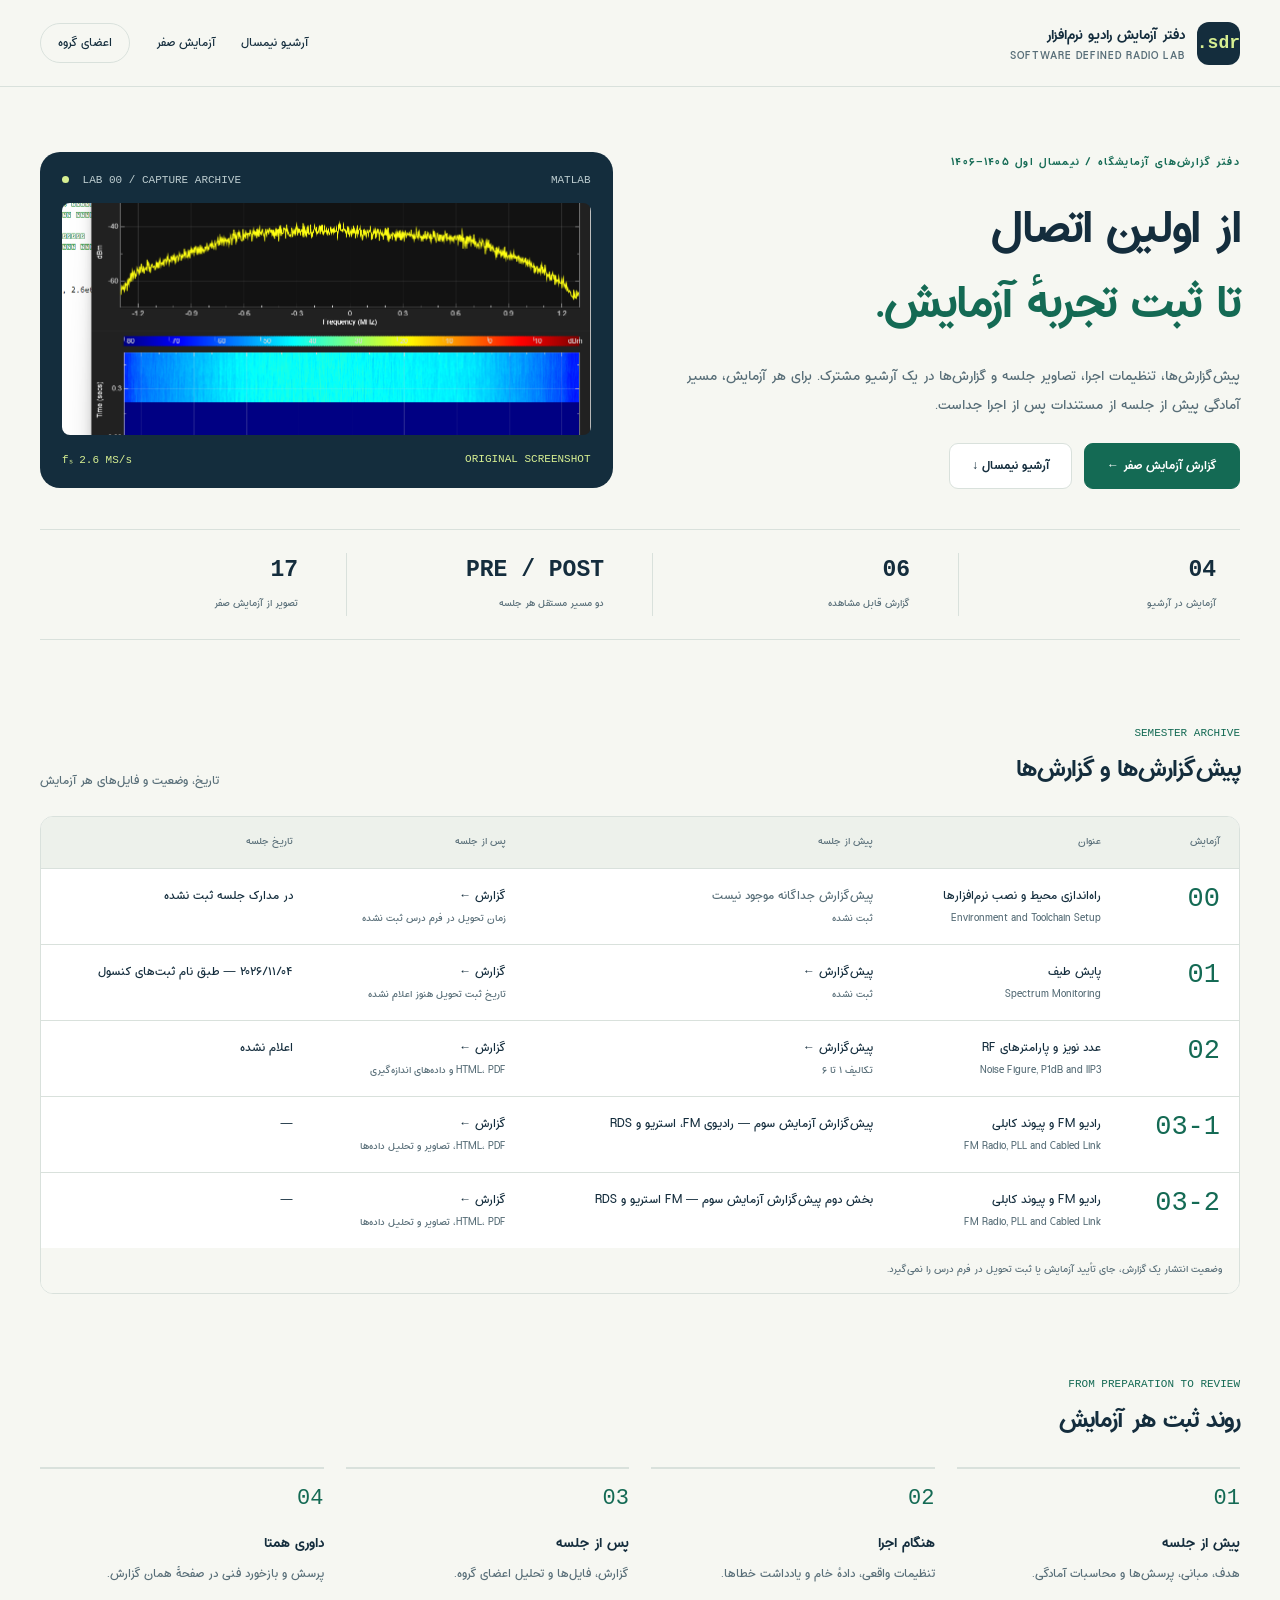
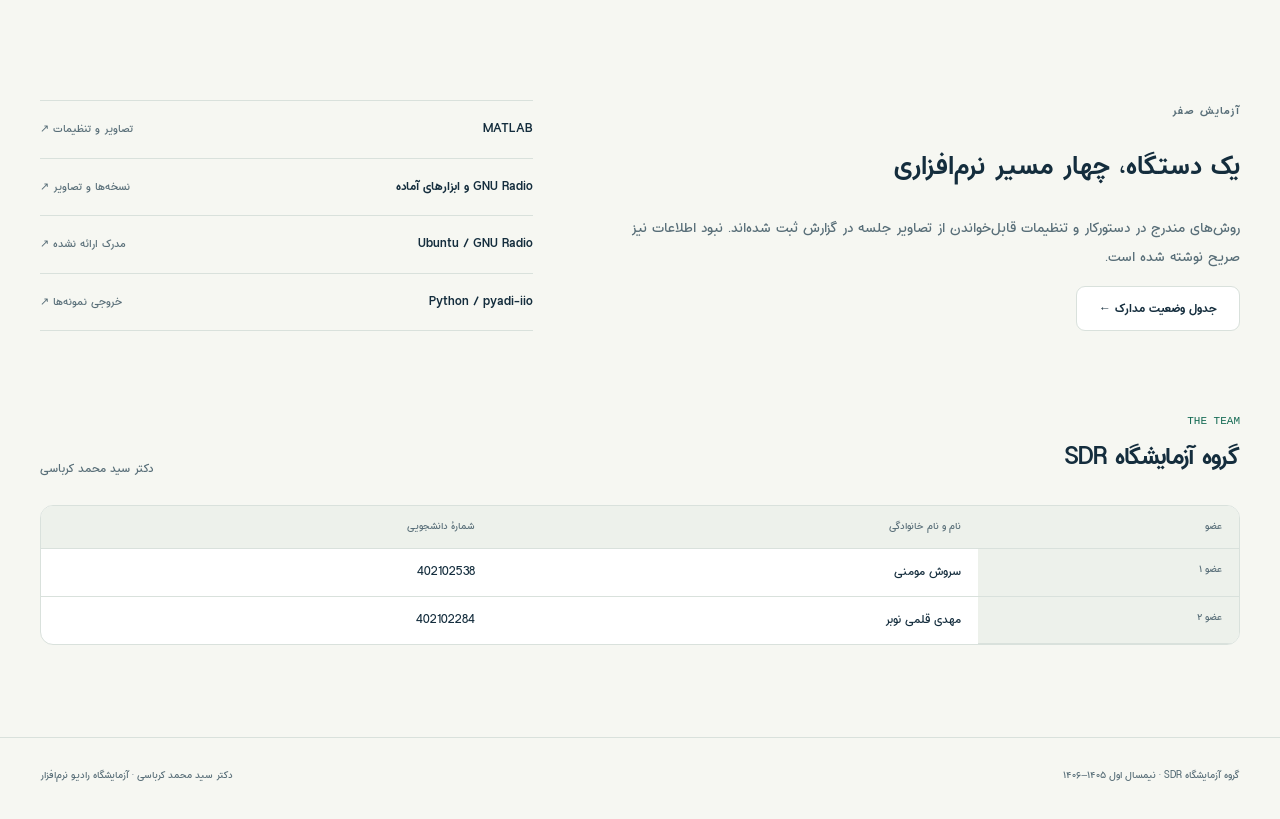
==== commit 3367c723: "lab 3 added" ====
--- a/index.html
+++ b/index.html
@@ -1 +1,207 @@
-<!doctype html><html lang="fa" dir="rtl"><head><meta charset="utf-8"><meta name="viewport" content="width=device-width,initial-scale=1"><meta name="description" content="آرشیو پیش‌گزارش‌ها، گزارش‌ها و مدارک آزمایشگاه رادیو نرم‌افزار"><meta name="theme-color" content="#142d3d"><title>دفتر آزمایش رادیو نرم‌افزار | آرشیو نیمسال</title><link rel="stylesheet" href="assets/css/site.css"><link rel="icon" href="assets/favicon.svg" type="image/svg+xml"><script defer src="assets/js/config.js"></script><script defer src="assets/js/site.js"></script></head><body data-comment-term=""><a class="skip" href="#main">رفتن به محتوا</a><header class="topbar"><div class="wrap nav"><a class="brand" href="index.html"><span class="brand-mark">sdr.</span><span>دفتر آزمایش رادیو نرم‌افزار<small dir="ltr">SOFTWARE DEFINED RADIO LAB</small></span></a><nav class="nav-links" aria-label="پیمایش اصلی"><a href="index.html#experiments">آرشیو نیمسال</a><a href="experiments/lab00/post/">آزمایش صفر</a><a href="index.html#team">اعضای گروه</a></nav></div></header><main id="main"><section class="hero wrap"><div class="hero-grid"><div><p class="eyebrow">دفتر گزارش‌های آزمایشگاه / نیمسال اول ۱۴۰۵–۱۴۰۶</p><h1>از اولین اتصال<br><span>تا ثبت تجربهٔ آزمایش.</span></h1><p class="lead">پیش‌گزارش‌ها، تنظیمات اجرا، تصاویر جلسه و گزارش‌ها در یک آرشیو مشترک. برای هر آزمایش، مسیر آمادگی پیش از جلسه از مستندات پس از اجرا جداست.</p><div class="actions"><a class="btn primary" href="experiments/lab00/post/">گزارش آزمایش صفر ←</a><a class="btn" href="#experiments">آرشیو نیمسال ↓</a></div></div><div class="hero-art"><div class="instrument-heading"><span><i class="dot"></i> LAB 00 / CAPTURE ARCHIVE</span><span>MATLAB</span></div><a href="experiments/lab00/post/#matlab"><img src="assets/images/MATLAB2.png" alt="تصویر اصلی Spectrum Analyzer از آزمایش صفر" width="1061" height="657"></a><div class="instrument-footer"><span>fₛ 2.6 MS/s</span><span>ORIGINAL SCREENSHOT</span></div></div></div><div class="facts"><div class="fact"><b>03</b><span>آزمایش در آرشیو</span></div><div class="fact"><b>05</b><span>گزارش قابل مشاهده</span></div><div class="fact"><b>PRE / POST</b><span>دو مسیر مستقل هر جلسه</span></div><div class="fact"><b>17</b><span>تصویر از آزمایش صفر</span></div></div></section><section class="wrap section" id="experiments"><div class="section-head"><div><div class="section-label">SEMESTER ARCHIVE</div><h2>پیش‌گزارش‌ها و گزارش‌ها</h2></div><p>تاریخ، وضعیت و فایل‌های هر آزمایش</p></div><div class="table-box"><table><thead><tr><th>آزمایش</th><th>عنوان</th><th>پیش از جلسه</th><th>پس از جلسه</th><th>تاریخ جلسه</th></tr></thead><tbody><tr><td><span class="lab-number">00</span></td><td>راه‌اندازی محیط و نصب نرم‌افزارها<small>Environment and Toolchain Setup</small></td><td><span class="text-muted">پیش‌گزارش جداگانه موجود نیست</span><small>ثبت نشده</small></td><td><a href="experiments/lab00/post/">گزارش ←</a><small>زمان تحویل در فرم درس ثبت نشده</small></td><td>در مدارک جلسه ثبت نشده</td></tr><tr><td><span class="lab-number">01</span></td><td>پایش طیف<small>Spectrum Monitoring</small></td><td><a href="experiments/lab01/pre/">پیش‌گزارش ←</a><small>ثبت نشده</small></td><td><a href="experiments/lab01/post/">گزارش ←</a><small>تاریخ ثبت تحویل هنوز اعلام نشده</small></td><td>۲۰۲۶/۱۱/۰۴ — طبق نام ثبت‌های کنسول</td></tr><tr><td><span class="lab-number">02</span></td><td>عدد نویز و پارامترهای RF<small>Noise Figure, P1dB and IIP3</small></td><td><a href="experiments/lab02/pre/">پیش‌گزارش ←</a><small>تکالیف ۱ تا ۶</small></td><td><a href="experiments/lab02/post/">گزارش ←</a><small>HTML، PDF و داده‌های اندازه‌گیری</small></td><td>اعلام نشده</td></tr></tbody><caption>وضعیت انتشار یک گزارش، جای تأیید آزمایش یا ثبت تحویل در فرم درس را نمی‌گیرد.</caption></table></div></section><section class="section wrap"><div class="section-head"><div><div class="section-label">FROM PREPARATION TO REVIEW</div><h2>روند ثبت هر آزمایش</h2></div></div><div class="semester-flow"><div><b>01</b><h3>پیش از جلسه</h3><p>هدف، مبانی، پرسش‌ها و محاسبات آمادگی.</p></div><div><b>02</b><h3>هنگام اجرا</h3><p>تنظیمات واقعی، دادهٔ خام و یادداشت خطاها.</p></div><div><b>03</b><h3>پس از جلسه</h3><p>گزارش، فایل‌ها و تحلیل اعضای گروه.</p></div><div><b>04</b><h3>داوری همتا</h3><p>پرسش و بازخورد فنی در صفحهٔ همان گزارش.</p></div></div></section><section class="section wrap overview"><div><p class="eyebrow">آزمایش صفر</p><h2>یک دستگاه، چهار مسیر نرم‌افزاری</h2><p class="text-muted">روش‌های مندرج در دستورکار و تنظیمات قابل‌خواندن از تصاویر جلسه در گزارش ثبت شده‌اند. نبود اطلاعات نیز صریح نوشته شده است.</p><a class="btn" href="experiments/lab00/post/#readiness">جدول وضعیت مدارک ←</a></div><div class="route-list"><a class="route" href="experiments/lab00/post/#matlab"><b>MATLAB</b><span>تصاویر و تنظیمات ↗</span></a><a class="route" href="experiments/lab00/post/#windows"><b>GNU Radio و ابزارهای آماده</b><span>نسخه‌ها و تصاویر ↗</span></a><a class="route" href="experiments/lab00/post/#ubuntu"><b>Ubuntu / GNU Radio</b><span>مدرک ارائه نشده ↗</span></a><a class="route" href="experiments/lab00/post/#python"><b>Python / pyadi-iio</b><span>خروجی نمونه‌ها ↗</span></a></div></section><section class="section wrap" id="team"><div class="section-head"><div><div class="section-label">THE TEAM</div><h2>گروه آزمایشگاه SDR</h2></div><p>دکتر سید محمد کرباسی</p></div><div class="table-box identity-table"><table><thead><tr><th>عضو</th><th>نام و نام خانوادگی</th><th>شمارهٔ دانشجویی</th></tr></thead><tbody><tr><th scope="row">عضو ۱</th><td>سروش مومنی</td><td><bdi dir="ltr">402102538</bdi></td></tr><tr><th scope="row">عضو ۲</th><td>مهدی قلمی نوبر</td><td><bdi dir="ltr">402102284</bdi></td></tr></tbody></table></div></section></main><footer class="footer"><div class="wrap"><span>گروه آزمایشگاه SDR · نیمسال اول ۱۴۰۵–۱۴۰۶</span><span>دکتر سید محمد کرباسی · آزمایشگاه رادیو نرم‌افزار</span></div></footer><dialog class="lightbox" id="image-dialog" aria-labelledby="dialog-title"><div class="dialog-top"><b id="dialog-title">تصویر آزمایش</b><div><button type="button" data-zoom>اندازهٔ اصلی</button> <button type="button" data-close>بستن ×</button></div></div><p class="dialog-help">برای خواندن جزئیات، اندازهٔ اصلی را انتخاب کنید. کلید Escape پنجره را می‌بندد.</p><div class="zoom-area"><img alt=""></div></dialog></body></html>+<!doctype html>
+<html lang="fa" dir="rtl">
+
+<head>
+    <meta charset="utf-8">
+    <meta name="viewport" content="width=device-width,initial-scale=1">
+    <meta name="description" content="آرشیو پیش‌گزارش‌ها، گزارش‌ها و مدارک آزمایشگاه رادیو نرم‌افزار">
+    <meta name="theme-color" content="#142d3d">
+    <title>دفتر آزمایش رادیو نرم‌افزار | آرشیو نیمسال</title>
+    <link rel="stylesheet" href="assets/css/site.css">
+    <link rel="icon" href="assets/favicon.svg" type="image/svg+xml">
+    <script defer src="assets/js/config.js"></script>
+    <script defer src="assets/js/site.js"></script>
+</head>
+
+<body data-comment-term=""><a class="skip" href="#main">رفتن به محتوا</a>
+    <header class="topbar">
+        <div class="wrap nav"><a class="brand" href="index.html"><span class="brand-mark">sdr.</span><span>دفتر آزمایش
+                    رادیو نرم‌افزار<small dir="ltr">SOFTWARE DEFINED RADIO LAB</small></span></a>
+            <nav class="nav-links" aria-label="پیمایش اصلی"><a href="index.html#experiments">آرشیو نیمسال</a><a
+                    href="experiments/lab00/post/">آزمایش صفر</a><a href="index.html#team">اعضای گروه</a></nav>
+        </div>
+    </header>
+    <main id="main">
+        <section class="hero wrap">
+            <div class="hero-grid">
+                <div>
+                    <p class="eyebrow">دفتر گزارش‌های آزمایشگاه / نیمسال اول ۱۴۰۵–۱۴۰۶</p>
+                    <h1>از اولین اتصال<br><span>تا ثبت تجربهٔ آزمایش.</span></h1>
+                    <p class="lead">پیش‌گزارش‌ها، تنظیمات اجرا، تصاویر جلسه و گزارش‌ها در یک آرشیو مشترک. برای هر
+                        آزمایش، مسیر آمادگی پیش از جلسه از مستندات پس از اجرا جداست.</p>
+                    <div class="actions"><a class="btn primary" href="experiments/lab00/post/">گزارش آزمایش صفر ←</a><a
+                            class="btn" href="#experiments">آرشیو نیمسال ↓</a></div>
+                </div>
+                <div class="hero-art">
+                    <div class="instrument-heading"><span><i class="dot"></i> LAB 00 / CAPTURE
+                            ARCHIVE</span><span>MATLAB</span></div><a href="experiments/lab00/post/#matlab"><img
+                            src="assets/images/MATLAB2.png" alt="تصویر اصلی Spectrum Analyzer از آزمایش صفر"
+                            width="1061" height="657"></a>
+                    <div class="instrument-footer"><span>fₛ 2.6 MS/s</span><span>ORIGINAL SCREENSHOT</span></div>
+                </div>
+            </div>
+            <div class="facts">
+                <div class="fact"><b>04</b><span>آزمایش در آرشیو</span></div>
+                <div class="fact"><b>06</b><span>گزارش قابل مشاهده</span></div>
+                <div class="fact"><b>PRE / POST</b><span>دو مسیر مستقل هر جلسه</span></div>
+                <div class="fact"><b>17</b><span>تصویر از آزمایش صفر</span></div>
+            </div>
+        </section>
+        <section class="wrap section" id="experiments">
+            <div class="section-head">
+                <div>
+                    <div class="section-label">SEMESTER ARCHIVE</div>
+                    <h2>پیش‌گزارش‌ها و گزارش‌ها</h2>
+                </div>
+                <p>تاریخ، وضعیت و فایل‌های هر آزمایش</p>
+            </div>
+            <div class="table-box">
+                <table>
+                    <thead>
+                        <tr>
+                            <th>آزمایش</th>
+                            <th>عنوان</th>
+                            <th>پیش از جلسه</th>
+                            <th>پس از جلسه</th>
+                            <th>تاریخ جلسه</th>
+                        </tr>
+                    </thead>
+                    <tbody>
+                        <tr>
+                            <td><span class="lab-number">00</span></td>
+                            <td>راه‌اندازی محیط و نصب نرم‌افزارها<small>Environment and Toolchain Setup</small></td>
+                            <td><span class="text-muted">پیش‌گزارش جداگانه موجود نیست</span><small>ثبت نشده</small></td>
+                            <td><a href="experiments/lab00/post/">گزارش ←</a><small>زمان تحویل در فرم درس ثبت
+                                    نشده</small></td>
+                            <td>در مدارک جلسه ثبت نشده</td>
+                        </tr>
+                        <tr>
+                            <td><span class="lab-number">01</span></td>
+                            <td>پایش طیف<small>Spectrum Monitoring</small></td>
+                            <td><a href="experiments/lab01/pre/">پیش‌گزارش ←</a><small>ثبت نشده</small></td>
+                            <td><a href="experiments/lab01/post/">گزارش ←</a><small>تاریخ ثبت تحویل هنوز اعلام
+                                    نشده</small></td>
+                            <td>۲۰۲۶/۱۱/۰۴ — طبق نام ثبت‌های کنسول</td>
+                        </tr>
+                        <tr>
+                            <td><span class="lab-number">02</span></td>
+                            <td>عدد نویز و پارامترهای RF<small>Noise Figure, P1dB and IIP3</small></td>
+                            <td><a href="experiments/lab02/pre/">پیش‌گزارش ←</a><small>تکالیف ۱ تا ۶</small></td>
+                            <td><a href="experiments/lab02/post/">گزارش ←</a><small>HTML، PDF و داده‌های
+                                    اندازه‌گیری</small></td>
+                            <td>اعلام نشده</td>
+                        </tr>
+                        <tr>
+                            <td><span class="lab-number">03-1</span></td>
+                            <td>رادیو FM و پیوند کابلی<small>FM Radio, PLL and Cabled Link</small></td>
+                            <td><a href="./prelab_03_fm.html" target="_blank" rel="noopener">
+  پیش‌گزارش آزمایش سوم — رادیوی FM، استریو و RDS
+</a></td>
+                            <td><a href="experiments/lab03/post/">گزارش ←</a><small>HTML، PDF، تصاویر و تحلیل
+                                    داده‌ها</small></td>
+                            <td>—</td>
+                        </tr>
+                        <tr>
+                            <td><span class="lab-number">03-2</span></td>
+                            <td>رادیو FM و پیوند کابلی<small>FM Radio, PLL and Cabled Link</small></td>
+                            <td><a href="./prelab_03_fm_part2.html" target="_blank" rel="noopener">
+  بخش دوم پیش‌گزارش آزمایش سوم — FM استریو و RDS
+</a></td>
+                            <td><a href="experiments/lab03/post/">گزارش ←</a><small>HTML، PDF، تصاویر و تحلیل
+                                    داده‌ها</small></td>
+                            <td>—</td>
+                        </tr>
+                    </tbody>
+                    <caption>وضعیت انتشار یک گزارش، جای تأیید آزمایش یا ثبت تحویل در فرم درس را نمی‌گیرد.</caption>
+                </table>
+            </div>
+        </section>
+        <section class="section wrap">
+            <div class="section-head">
+                <div>
+                    <div class="section-label">FROM PREPARATION TO REVIEW</div>
+                    <h2>روند ثبت هر آزمایش</h2>
+                </div>
+            </div>
+            <div class="semester-flow">
+                <div><b>01</b>
+                    <h3>پیش از جلسه</h3>
+                    <p>هدف، مبانی، پرسش‌ها و محاسبات آمادگی.</p>
+                </div>
+                <div><b>02</b>
+                    <h3>هنگام اجرا</h3>
+                    <p>تنظیمات واقعی، دادهٔ خام و یادداشت خطاها.</p>
+                </div>
+                <div><b>03</b>
+                    <h3>پس از جلسه</h3>
+                    <p>گزارش، فایل‌ها و تحلیل اعضای گروه.</p>
+                </div>
+                <div><b>04</b>
+                    <h3>داوری همتا</h3>
+                    <p>پرسش و بازخورد فنی در صفحهٔ همان گزارش.</p>
+                </div>
+            </div>
+        </section>
+        <section class="section wrap overview">
+            <div>
+                <p class="eyebrow">آزمایش صفر</p>
+                <h2>یک دستگاه، چهار مسیر نرم‌افزاری</h2>
+                <p class="text-muted">روش‌های مندرج در دستورکار و تنظیمات قابل‌خواندن از تصاویر جلسه در گزارش ثبت
+                    شده‌اند. نبود اطلاعات نیز صریح نوشته شده است.</p><a class="btn"
+                    href="experiments/lab00/post/#readiness">جدول وضعیت مدارک ←</a>
+            </div>
+            <div class="route-list"><a class="route" href="experiments/lab00/post/#matlab"><b>MATLAB</b><span>تصاویر و
+                        تنظیمات ↗</span></a><a class="route" href="experiments/lab00/post/#windows"><b>GNU Radio و
+                        ابزارهای آماده</b><span>نسخه‌ها و تصاویر ↗</span></a><a class="route"
+                    href="experiments/lab00/post/#ubuntu"><b>Ubuntu / GNU Radio</b><span>مدرک ارائه نشده ↗</span></a><a
+                    class="route" href="experiments/lab00/post/#python"><b>Python / pyadi-iio</b><span>خروجی نمونه‌ها
+                        ↗</span></a></div>
+        </section>
+        <section class="section wrap" id="team">
+            <div class="section-head">
+                <div>
+                    <div class="section-label">THE TEAM</div>
+                    <h2>گروه آزمایشگاه SDR</h2>
+                </div>
+                <p>دکتر سید محمد کرباسی</p>
+            </div>
+            <div class="table-box identity-table">
+                <table>
+                    <thead>
+                        <tr>
+                            <th>عضو</th>
+                            <th>نام و نام خانوادگی</th>
+                            <th>شمارهٔ دانشجویی</th>
+                        </tr>
+                    </thead>
+                    <tbody>
+                        <tr>
+                            <th scope="row">عضو ۱</th>
+                            <td>سروش مومنی</td>
+                            <td><bdi dir="ltr">402102538</bdi></td>
+                        </tr>
+                        <tr>
+                            <th scope="row">عضو ۲</th>
+                            <td>مهدی قلمی نوبر</td>
+                            <td><bdi dir="ltr">402102284</bdi></td>
+                        </tr>
+                    </tbody>
+                </table>
+            </div>
+        </section>
+    </main>
+    <footer class="footer">
+        <div class="wrap"><span>گروه آزمایشگاه SDR · نیمسال اول ۱۴۰۵–۱۴۰۶</span><span>دکتر سید محمد کرباسی · آزمایشگاه
+                رادیو نرم‌افزار</span></div>
+    </footer>
+    <dialog class="lightbox" id="image-dialog" aria-labelledby="dialog-title">
+        <div class="dialog-top"><b id="dialog-title">تصویر آزمایش</b>
+            <div><button type="button" data-zoom>اندازهٔ اصلی</button> <button type="button" data-close>بستن ×</button>
+            </div>
+        </div>
+        <p class="dialog-help">برای خواندن جزئیات، اندازهٔ اصلی را انتخاب کنید. کلید Escape پنجره را می‌بندد.</p>
+        <div class="zoom-area"><img alt=""></div>
+    </dialog>
+</body>
+
+</html>
